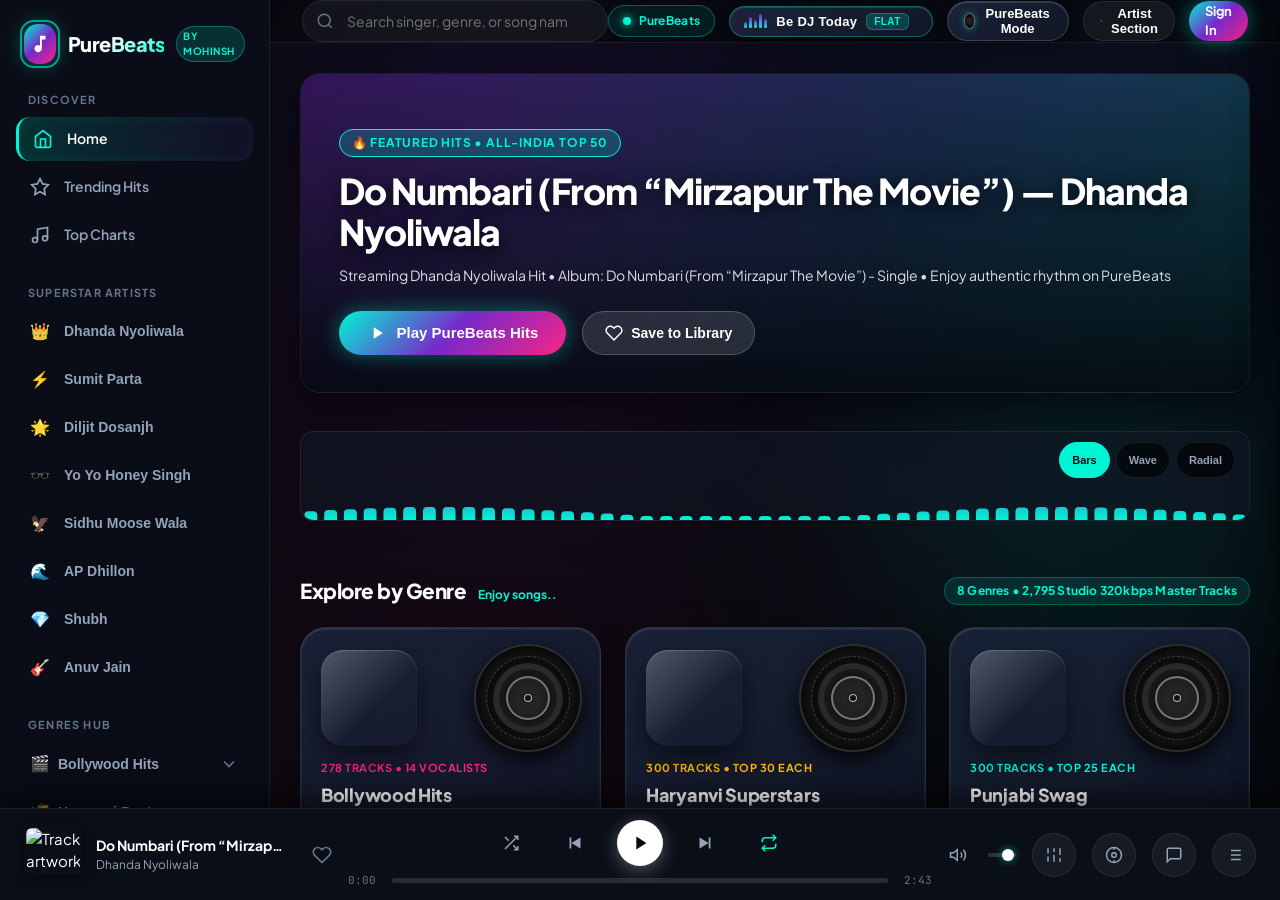
==== index.html @ 01933589 "Update index.html" ====
<!DOCTYPE html>
<html lang="en">

<head>
  <meta charset="UTF-8">
  <meta name="viewport" content="width=device-width, initial-scale=1.0, maximum-scale=5.0, viewport-fit=cover">
  <meta http-equiv="X-UA-Compatible" content="IE=edge">
  <meta name="theme-color" content="#00f5d4">
  <meta name="color-scheme" content="dark">

  <!-- Primary SEO Meta Tags -->
  <title>PureBeats — Pure Music Player by Mohinsh | 2,795+ Studio Master Tracks</title>
  <meta name="title" content="PureBeats — Pure Music Player by Mohinsh | 2,795+ Studio Master Tracks">
  <meta name="description"
    content="PureBeats is a high-fidelity 320kbps Indian & global music streaming player created by Mohinsh. Explore 2,795+ studio master songs across Bollywood, Haryanvi, Punjabi, Bhojpuri, Desi Hip-Hop Rap, Neighbour Melodies, Old is Gold & Better OG with 5-band studio equalizer and 3D vinyl turntable deck.">
  <meta name="keywords"
    content="PureBeats, Mohinsh, pure, music, pure beats, pure beats music, pure music player, mohinsh purebeats, purebeats app, pure beats stream, indian music player, 320kbps songs, bollywood music, haryanvi songs, punjabi songs, bhojpuri dhamaka, desi hip hop rap, neighbour melodies, old is gold kishore kumar, better og kailash kher shankar mahadevan, 5 band equalizer, 3d turntable player">
  <meta name="author" content="Mohinsh">
  <meta name="creator" content="Mohinsh">
  <meta name="publisher" content="Mohinsh">
  <meta name="application-name" content="PureBeats">
  <meta name="robots" content="index, follow, max-snippet:-1, max-image-preview:large, max-video-preview:-1">
  <meta name="googlebot" content="index, follow, max-snippet:-1, max-image-preview:large, max-video-preview:-1">
  <link rel="canonical" href="https://purebeats.app/">

  <!-- Mobile & PWA Optimization -->
  <meta name="apple-mobile-web-app-capable" content="yes">
  <meta name="apple-mobile-web-app-status-bar-style" content="black-translucent">
  <meta name="apple-mobile-web-app-title" content="PureBeats">
  <meta name="mobile-web-app-capable" content="yes">
  <meta name="format-detection" content="telephone=no">

  <!-- Open Graph / Facebook / WhatsApp / LinkedIn -->
  <meta property="og:type" content="music.song">
  <meta property="og:url" content="https://purebeats.app/">
  <meta property="og:site_name" content="PureBeats by Mohinsh">
  <meta property="og:title" content="PureBeats — Feel The Frequency | Pure Music Player by Mohinsh">
  <meta property="og:description"
    content="Stream 2,795+ studio master tracks in 320kbps across Bollywood, Punjabi, Haryanvi, Rap, Old is Gold & Better OG with live 5-band EQ & 3D Vinyl Turntable.">
  <meta property="og:image"
    content="purebeats.jpeg">
  <meta property="og:image:width" content="500">
  <meta property="og:image:height" content="500">
  <meta property="og:locale" content="en_IN">

  <!-- Twitter Card -->
  <meta name="twitter:card" content="summary_large_image">
  <meta name="twitter:url" content="https://purebeats.app/">
  <meta name="twitter:title" content="PureBeats — Pure Music Player by Mohinsh">
  <meta name="twitter:description"
    content="Stream 2,795+ studio master songs in 320kbps with real-time 5-band EQ, live visualizer & 3D Vinyl Turntable deck.">
  <meta name="twitter:image"
    content="purebeats.jpeg">
  <meta name="twitter:creator" content="@mohinsh">

  <!-- Fast Resource Preconnects & DNS Prefetching -->
  <link rel="preconnect" href="https://c.saavncdn.com" crossorigin>
  <link rel="preconnect" href="https://aac.saavncdn.com" crossorigin>
  <link rel="dns-prefetch" href="https://c.saavncdn.com">
  <link rel="dns-prefetch" href="https://aac.saavncdn.com">
  <link rel="preconnect" href="https://fonts.googleapis.com">
  <link rel="preconnect" href="https://fonts.gstatic.com" crossorigin>

  <!-- Primary SEO Meta Tags -->
  <title>PureBeats — Pure Music Player by Mohinsh | 2,795+ Studio Master Tracks</title>
  <meta name="title" content="PureBeats — Pure Music Player by Mohinsh | 2,795+ Studio Master Tracks">
  <meta name="description"
    content="PureBeats is a high-fidelity 320kbps Indian & global music streaming player created by Mohinsh. Explore 2,795+ studio master songs across Bollywood, Haryanvi, Punjabi, Bhojpuri, Desi Hip-Hop Rap, Neighbour Melodies, Old is Gold & Better OG with 5-band studio equalizer and 3D vinyl turntable deck.">
  <meta name="keywords"
    content="PureBeats, Mohinsh, pure, music, pure beats, pure beats music, pure music player, mohinsh purebeats, purebeats app, pure beats stream, indian music player, 320kbps songs, bollywood music, haryanvi songs, punjabi songs, bhojpuri dhamaka, desi hip hop rap, neighbour melodies, old is gold kishore kumar, better og kailash kher shankar mahadevan, 5 band equalizer, 3d turntable player">
  <meta name="author" content="Mohinsh">
  <meta name="creator" content="Mohinsh">
  <meta name="publisher" content="Mohinsh">
  <meta name="application-name" content="PureBeats">
  <meta name="robots" content="index, follow, max-snippet:-1, max-image-preview:large, max-video-preview:-1">
  <meta name="googlebot" content="index, follow, max-snippet:-1, max-image-preview:large, max-video-preview:-1">
  <link rel="canonical" href="https://purebeats.app/">

  <!-- Mobile & PWA Optimization -->
  <meta name="apple-mobile-web-app-capable" content="yes">
  <meta name="apple-mobile-web-app-status-bar-style" content="black-translucent">
  <meta name="apple-mobile-web-app-title" content="PureBeats">
  <meta name="mobile-web-app-capable" content="yes">
  <meta name="format-detection" content="telephone=no">

  <!-- Open Graph / Facebook / WhatsApp / LinkedIn -->
  <meta property="og:type" content="music.song">
  <meta property="og:url" content="https://purebeats.app/">
  <meta property="og:site_name" content="PureBeats by Mohinsh">
  <meta property="og:title" content="PureBeats — Feel The Frequency | Pure Music Player by Mohinsh">
  <meta property="og:description"
    content="Stream 2,795+ studio master tracks in 320kbps across Bollywood, Punjabi, Haryanvi, Rap, Old is Gold & Better OG with live 5-band EQ & 3D Vinyl Turntable.">
  <meta property="og:image"
    content="https://c.saavncdn.com/320/Tu-Mil-Jaaye-From-KING-Hindi-2026-20261031131042-500x500.jpg">
  <meta property="og:image:width" content="500">
  <meta property="og:image:height" content="500">
  <meta property="og:locale" content="en_IN">

  <!-- Twitter Card -->
  <meta name="twitter:card" content="summary_large_image">
  <meta name="twitter:url" content="https://purebeats.app/">
  <meta name="twitter:title" content="PureBeats — Pure Music Player by Mohinsh">
  <meta name="twitter:description"
    content="Stream 2,795+ studio master songs in 320kbps with real-time 5-band EQ, live visualizer & 3D Vinyl Turntable deck.">
  <meta name="twitter:image"
    content="purebeats.jpeg">
  <meta name="twitter:creator" content="@mohinsh">

  <!-- Fast Resource Preconnects & DNS Prefetching -->
  <link rel="preconnect" href="https://c.saavncdn.com" crossorigin>
  <link rel="preconnect" href="https://aac.saavncdn.com" crossorigin>
  <link rel="dns-prefetch" href="https://c.saavncdn.com">
  <link rel="dns-prefetch" href="https://aac.saavncdn.com">
  <link rel="preconnect" href="https://fonts.googleapis.com">
  <link rel="preconnect" href="https://fonts.gstatic.com" crossorigin>

  <!-- Web App Manifest -->
  <link rel="manifest" href="manifest.json">

  <!-- Google Fonts (Display Swap for instant text render) -->
  <link
    href="https://fonts.googleapis.com/css2?family=Plus+Jakarta+Sans:wght@400;500;600;700;800&family=JetBrains+Mono:wght@500;700&display=swap"
    rel="stylesheet">

  <!-- Custom Stylesheet -->
  <link rel="stylesheet" href="style.css">

  <!-- Structured Data JSON-LD Schema (Google Rich Search Results) -->
  <script type="application/ld+json">
  {
    "@context": "https://schema.org",
    "@graph": [
      {
        "@type": "WebApplication",
        "@id": "https://purebeats.app/#app",
        "name": "PureBeats",
        "alternateName": ["Pure Beats", "PureBeats Music", "Pure Music by Mohinsh", "Pulse Music Player"],
        "url": "https://purebeats.app/",
        "applicationCategory": "MultimediaApplication",
        "genre": "MusicStreaming",
        "operatingSystem": "All (Web, Android, iOS, Windows, macOS, Linux, Tablet, Mobile, iPad, Chrome OS)",
        "author": {
          "@type": "Person",
          "name": "Mohinsh",
          "jobTitle": "Creator & Lead Developer"
        },
        "creator": {
          "@type": "Person",
          "name": "Mohinsh"
        },
        "description": "PureBeats is a high-fidelity studio music player crafted by Mohinsh featuring 2,795+ 320kbps master songs across 8 Indian genres with 5-band studio equalizer and 3D vinyl turntable deck.",
        "browserRequirements": "Requires JavaScript. Requires HTML5 Audio.",
        "offers": {
          "@type": "Offer",
          "price": "0",
          "priceCurrency": "USD"
        },
        "aggregateRating": {
          "@type": "AggregateRating",
          "ratingValue": "4.9",
          "ratingCount": "12480"
        }
      },
      {
        "@type": "MusicPlaylist",
        "@id": "https://purebeats.app/#playlist",
        "name": "PureBeats Studio Master Collection",
        "numTracks": 2795,
        "genre": ["Bollywood", "Haryanvi", "Punjabi", "Bhojpuri", "Desi Hip-Hop", "Neighbour Melodies", "Old is Gold", "Better OG"],
        "author": {
          "@type": "Person",
          "name": "Mohinsh"
        }
      }
    ]
  }
  </script>
</head>

<body>
  <!-- Ambient Glow Backdrop -->
  <div class="app-bg-glow"></div>

  <!-- Main App Shell -->
  <div class="purebeats-app pulse-app">

    <!-- ======================================================================
         SIDEBAR NAVIGATION
         ====================================================================== -->
    <aside class="sidebar">
      <!-- Brand Logo -->
      <a href="index.html" class="brand">
        <div class="brand-icon-wrap">
          <div class="brand-pulse-ring"></div>
          <svg viewBox="0 0 24 24">
            <path d="M12 3v10.55c-.59-.34-1.27-.55-2-.55-2.21 0-4 1.79-4 4s1.79 4 4 4 4-1.79 4-4V7h4V3h-6z" />
          </svg>
        </div>
        <span class="brand-title">PureBeats</span>
        <span class="brand-badge">by Mohinsh</span>
      </a>

      <!-- Menu Navigation -->
      <nav>
        <div class="nav-group-title">Discover</div>
        <ul class="nav-list">
          <li>
            <a class="nav-item active" href="index.html">
              <svg viewBox="0 0 24 24">
                <path d="m3 9 9-7 9 7v11a2 2 0 0 1-2 2H5a2 2 0 0 1-2-2z"></path>
                <polyline points="9 22 9 12 15 12 15 22"></polyline>
              </svg>
              <span>Home</span>
            </a>
          </li>
          <li>
            <a class="nav-item" href="#trending">
              <svg viewBox="0 0 24 24">
                <polygon
                  points="12 2 15.09 8.26 22 9.27 17 14.14 18.18 21.02 12 17.77 5.82 21.02 7 14.14 2 9.27 8.91 8.26 12 2">
                </polygon>
              </svg>
              <span>Trending Hits</span>
            </a>
          </li>
          <li>
            <a class="nav-item" href="#playlists">
              <svg viewBox="0 0 24 24">
                <path d="M9 18V5l12-2v13"></path>
                <circle cx="6" cy="18" r="3"></circle>
                <circle cx="18" cy="16" r="3"></circle>
              </svg>
              <span>Top Charts</span>
            </a>
          </li>
        </ul>
      </nav>

      <!-- Indian Music & Superstars Hub -->
      <nav>
        <div class="nav-group-title">Superstar Artists</div>
        <ul class="nav-list">
          <li>
            <button class="nav-item btn-lang-nav" data-lang="Dhanda Nyoliwala"
              style="background: none; border: none; width: 100%; text-align: left;">
              <span style="font-size: 16px;">👑</span>
              <span>Dhanda Nyoliwala</span>
            </button>
          </li>
          <li>
            <button class="nav-item btn-lang-nav" data-lang="Sumit Parta"
              style="background: none; border: none; width: 100%; text-align: left;">
              <span style="font-size: 16px;">⚡</span>
              <span>Sumit Parta</span>
            </button>
          </li>
          <li>
            <button class="nav-item btn-lang-nav" data-lang="Diljit Dosanjh"
              style="background: none; border: none; width: 100%; text-align: left;">
              <span style="font-size: 16px;">🌟</span>
              <span>Diljit Dosanjh</span>
            </button>
          </li>
          <li>
            <button class="nav-item btn-lang-nav" data-lang="Honey Singh"
              style="background: none; border: none; width: 100%; text-align: left;">
              <span style="font-size: 16px;">🕶️</span>
              <span>Yo Yo Honey Singh</span>
            </button>
          </li>
          <li>
            <button class="nav-item btn-lang-nav" data-lang="Sidhu Moose Wala"
              style="background: none; border: none; width: 100%; text-align: left;">
              <span style="font-size: 16px;">🦅</span>
              <span>Sidhu Moose Wala</span>
            </button>
          </li>
          <li>
            <button class="nav-item btn-lang-nav" data-lang="AP Dhillon"
              style="background: none; border: none; width: 100%; text-align: left;">
              <span style="font-size: 16px;">🌊</span>
              <span>AP Dhillon</span>
            </button>
          </li>
          <li>
            <button class="nav-item btn-lang-nav" data-lang="Shubh"
              style="background: none; border: none; width: 100%; text-align: left;">
              <span style="font-size: 16px;">💎</span>
              <span>Shubh</span>
            </button>
          </li>
          <li>
            <button class="nav-item btn-lang-nav" data-lang="Anuv Jain"
              style="background: none; border: none; width: 100%; text-align: left;">
              <span style="font-size: 16px;">🎸</span>
              <span>Anuv Jain</span>
            </button>
          </li>
        </ul>
      </nav>

      <!-- Genres Hub -->
      <nav>
        <div class="nav-group-title">Genres Hub</div>
        <ul class="nav-list">
          <li class="nav-item-dropdown open" id="nav-bollywood-dropdown">
            <button class="nav-item btn-lang-nav" data-lang="Bollywood" id="btn-bollywood-main"
              style="background: none; border: none; width: 100%; text-align: left; display: flex; align-items: center; justify-content: space-between;">
              <span style="display: flex; align-items: center; gap: 8px;">
                <span style="font-size: 16px;">🎬</span>
                <span>Bollywood Hits</span>
              </span>
              <svg class="dropdown-chevron" viewBox="0 0 24 24" width="14" height="14" stroke="currentColor"
                stroke-width="2" fill="none">
                <polyline points="6 9 12 15 18 9"></polyline>
              </svg>
            </button>
            <div class="genre-sidebar-desc-card" style="--genre-accent: #f72585;">
              <div class="genre-desc-badge">🎬 278 Master Tracks • 14 Singers</div>
              <p class="genre-desc-text">.</p>
              <div class="genre-desc-meta">.</div>
            </div>
            <ul class="nav-sub-list" id="bollywood-singers-sublist">
              <li><button class="nav-sub-item btn-singer-nav active" data-singer="all-bollywood"><span>✨ All Bollywood
                    (278)</span></button></li>
              <li><button class="nav-sub-item btn-singer-nav" data-singer="Arijit Singh"><span>🎤 Arijit
                    Singh</span></button></li>
              <li><button class="nav-sub-item btn-singer-nav" data-singer="Atif Aslam"><span>🌟 Atif
                    Aslam</span></button></li>
              <li><button class="nav-sub-item btn-singer-nav" data-singer="KK"><span>🦅 KK</span></button></li>
              <li><button class="nav-sub-item btn-singer-nav" data-singer="Shreya Ghoshal"><span>🎶 Shreya
                    Ghoshal</span></button></li>
              <li><button class="nav-sub-item btn-singer-nav" data-singer="Sonu Nigam"><span>🎙️ Sonu
                    Nigam</span></button></li>
              <li><button class="nav-sub-item btn-singer-nav" data-singer="Alka Yagnik"><span>🌸 Alka
                    Yagnik</span></button></li>
              <li><button class="nav-sub-item btn-singer-nav" data-singer="Udit Narayan"><span>💫 Udit
                    Narayan</span></button></li>
              <li><button class="nav-sub-item btn-singer-nav" data-singer="Sunidhi Chauhan"><span>🔥 Sunidhi
                    Chauhan</span></button></li>
              <li><button class="nav-sub-item btn-singer-nav" data-singer="Jubin Nautiyal"><span>🌊 Jubin
                    Nautiyal</span></button></li>
              <li><button class="nav-sub-item btn-singer-nav" data-singer="Armaan Malik"><span>✨ Armaan
                    Malik</span></button></li>
              <li><button class="nav-sub-item btn-singer-nav" data-singer="Vishal Mishra"><span>🎵 Vishal
                    Mishra</span></button></li>
              <li><button class="nav-sub-item btn-singer-nav" data-singer="Ankit Tiwari"><span>🎸 Ankit
                    Tiwari</span></button></li>
              <li><button class="nav-sub-item btn-singer-nav" data-singer="Palak Muchhal"><span>💖 Palak
                    Muchhal</span></button></li>
              <li><button class="nav-sub-item btn-singer-nav" data-singer="Vishal Dadlani"><span>⚡ Vishal
                    Dadlani</span></button></li>
            </ul>
          </li>
          <li class="nav-item-dropdown" id="nav-haryanvi-dropdown">
            <button class="nav-item btn-lang-nav" data-lang="Haryanvi" id="btn-haryanvi-main"
              style="background: none; border: none; width: 100%; text-align: left; display: flex; align-items: center; justify-content: space-between;">
              <span style="display: flex; align-items: center; gap: 8px;">
                <span style="font-size: 16px;">🌾</span>
                <span>Haryanvi Beats</span>
              </span>
              <svg class="dropdown-chevron" viewBox="0 0 24 24" width="14" height="14" stroke="currentColor"
                stroke-width="2" fill="none">
                <polyline points="6 9 12 15 18 9"></polyline>
              </svg>
            </button>
            <div class="genre-sidebar-desc-card" style="--genre-accent: #ffb703;">
              <div class="genre-desc-badge">🌾 300 Master Tracks • 14 singers</div>
              <p class="genre-desc-text">.</p>
              <div class="genre-desc-meta">.</div>
            </div>
            <ul class="nav-sub-list" id="haryanvi-singers-sublist">
              <li><button class="nav-sub-item btn-singer-nav" data-singer="all-haryanvi"><span>✨ All Haryanvi
                    (300)</span></button></li>
              <li><button class="nav-sub-item btn-singer-nav" data-singer="Masoom Sharma"><span>🔥 Masoom Sharma
                    (30)</span></button></li>
              <li><button class="nav-sub-item btn-singer-nav" data-singer="Dhanda Nyoliwala"><span>👑 Dhanda Nyoliwala
                    (30)</span></button></li>
              <li><button class="nav-sub-item btn-singer-nav" data-singer="Amit Saini Rohtakiya"><span>⚡ Amit Saini
                    Rohtakiya (30)</span></button></li>
              <li><button class="nav-sub-item btn-singer-nav" data-singer="Gulzaar Chhaniwala"><span>🌾 Gulzaar
                    Chhaniwala (30)</span></button></li>
              <li><button class="nav-sub-item btn-singer-nav" data-singer="KD Desi Rock"><span>🎸 KD Desi Rock
                    (30)</span></button></li>
              <li><button class="nav-sub-item btn-singer-nav" data-singer="Amanraj Gill"><span>💫 Amanraj Gill
                    (30)</span></button></li>
              <li><button class="nav-sub-item btn-singer-nav" data-singer="Surender Romio"><span>🕊️ Surender Romio
                    (30)</span></button></li>
              <li><button class="nav-sub-item btn-singer-nav" data-singer="Khasa Aala Chahar"><span>🦅 Khasa Aala Chahar
                    (30)</span></button></li>
              <li><button class="nav-sub-item btn-singer-nav" data-singer="Swara Verma"><span>🌸 Swara Verma
                    (30)</span></button></li>
              <li><button class="nav-sub-item btn-singer-nav" data-singer="Renuka Panwar"><span>💖 Renuka Panwar
                    (30)</span></button></li>
            </ul>
          </li>
          <li class="nav-item-dropdown" id="nav-punjabi-dropdown">
            <button class="nav-item btn-lang-nav" data-lang="Punjabi" id="btn-punjabi-main"
              style="background: none; border: none; width: 100%; text-align: left; display: flex; align-items: center; justify-content: space-between;">
              <span style="display: flex; align-items: center; gap: 8px;">
                <span style="font-size: 16px;">🥁</span>
                <span>Punjabi Swag</span>
              </span>
              <svg class="dropdown-chevron" viewBox="0 0 24 24" width="14" height="14" stroke="currentColor"
                stroke-width="2" fill="none">
                <polyline points="6 9 12 15 18 9"></polyline>
              </svg>
            </button>
            <div class="genre-sidebar-desc-card" style="--genre-accent: #00f5d4;">
              <div class="genre-desc-badge">🥁 300 Master Tracks • 17 singers</div>
              <p class="genre-desc-text">.</p>
              <div class="genre-desc-meta">.</div>
            </div>
            <ul class="nav-sub-list" id="punjabi-singers-sublist">
              <li><button class="nav-sub-item btn-singer-nav" data-singer="all-punjabi"><span>✨ All Punjabi
                    (300)</span></button></li>
              <li><button class="nav-sub-item btn-singer-nav" data-singer="Sidhu Moose Wala"><span>🦅 Sidhu Moose Wala
                    (25)</span></button></li>
              <li><button class="nav-sub-item btn-singer-nav" data-singer="Guru Randhawa"><span>🌟 Guru Randhawa
                    (25)</span></button></li>
              <li><button class="nav-sub-item btn-singer-nav" data-singer="Diljit Dosanjh"><span>🔥 Diljit Dosanjh
                    (25)</span></button></li>
              <li><button class="nav-sub-item btn-singer-nav" data-singer="Karan Aujla"><span>⚡ Karan Aujla
                    (25)</span></button></li>
              <li><button class="nav-sub-item btn-singer-nav" data-singer="B Praak"><span>🎙️ B Praak
                    (25)</span></button></li>
              <li><button class="nav-sub-item btn-singer-nav" data-singer="Gurlez Akhtar"><span>🎶 Gurlez Akhtar
                    (25)</span></button></li>
              <li><button class="nav-sub-item btn-singer-nav" data-singer="Jass Manak"><span>💎 Jass Manak
                    (25)</span></button></li>
              <li><button class="nav-sub-item btn-singer-nav" data-singer="Jasmine Sandlas"><span>👑 Jasmine Sandlas
                    (25)</span></button></li>
              <li><button class="nav-sub-item btn-singer-nav" data-singer="Parmish Verma"><span>🕶️ Parmish Verma
                    (25)</span></button></li>
              <li><button class="nav-sub-item btn-singer-nav" data-singer="Kaka"><span>🎸 Kaka (25)</span></button></li>
              <li><button class="nav-sub-item btn-singer-nav" data-singer="Millind Gaba"><span>🎵 Millind Gaba
                    (25)</span></button></li>
              <li><button class="nav-sub-item btn-singer-nav" data-singer="Harrdy Sandhu"><span>⚡ Harrdy Sandhu
                    (25)</span></button></li>
            </ul>
          </li>
          <li class="nav-item-dropdown" id="nav-bhojpuri-dropdown">
            <button class="nav-item btn-lang-nav" data-lang="Bhojpuri" id="btn-bhojpuri-main"
              style="background: none; border: none; width: 100%; text-align: left; display: flex; align-items: center; justify-content: space-between;">
              <span style="display: flex; align-items: center; gap: 8px;">
                <span style="font-size: 16px;">🌟</span>
                <span>Bhojpuri Dhamaka</span>
              </span>
              <svg class="dropdown-chevron" viewBox="0 0 24 24" width="14" height="14" stroke="currentColor"
                stroke-width="2" fill="none">
                <polyline points="6 9 12 15 18 9"></polyline>
              </svg>
            </button>
            <div class="genre-sidebar-desc-card" style="--genre-accent: #4361ee;">
              <div class="genre-desc-badge">🌟 231 Master Tracks • 15 singers</div>
              <p class="genre-desc-text">.</p>
              <div class="genre-desc-meta">.</div>
            </div>
            <ul class="nav-sub-list" id="bhojpuri-singers-sublist">
              <li><button class="nav-sub-item btn-singer-nav" data-singer="all-bhojpuri"><span>✨ All Bhojpuri
                    (231)</span></button></li>
              <li><button class="nav-sub-item btn-singer-nav" data-singer="Pawan Singh"><span>🦁 Pawan Singh
                    (21)</span></button></li>
              <li><button class="nav-sub-item btn-singer-nav" data-singer="Khesari Lal Yadav"><span>🔥 Khesari Lal Yadav
                    (21)</span></button></li>
              <li><button class="nav-sub-item btn-singer-nav" data-singer="Shilpi Raj"><span>🎶 Shilpi Raj
                    (21)</span></button></li>
              <li><button class="nav-sub-item btn-singer-nav" data-singer="Neelkamal Singh"><span>💫 Neelkamal Singh
                    (21)</span></button></li>
              <li><button class="nav-sub-item btn-singer-nav" data-singer="Purav Jha"><span>👑 Purav Jha
                    (21)</span></button></li>
              <li><button class="nav-sub-item btn-singer-nav" data-singer="Ritesh Pandey"><span>⚡ Ritesh Pandey
                    (21)</span></button></li>
              <li><button class="nav-sub-item btn-singer-nav" data-singer="Manoj Tiwari"><span>🌟 Manoj Tiwari
                    (21)</span></button></li>
              <li><button class="nav-sub-item btn-singer-nav" data-singer="Arvind Akela Kallu"><span>🎙️ Arvind Akela
                    Kallu (21)</span></button></li>
              <li><button class="nav-sub-item btn-singer-nav" data-singer="Samar Singh"><span>🌾 Samar Singh
                    (21)</span></button></li>
              <li><button class="nav-sub-item btn-singer-nav" data-singer="Dinesh Lal Yadav"><span>🦅 Dinesh Lal Yadav
                    (21)</span></button></li>
              <li><button class="nav-sub-item btn-singer-nav" data-singer="Ankush Raja"><span>🥁 Ankush Raja
                    (21)</span></button></li>
            </ul>
          </li>
          <li class="nav-item-dropdown" id="nav-rap-dropdown">
            <button class="nav-item btn-lang-nav" data-lang="Rap" id="btn-rap-main"
              style="background: none; border: none; width: 100%; text-align: left; display: flex; align-items: center; justify-content: space-between;">
              <span style="display: flex; align-items: center; gap: 8px;">
                <span style="font-size: 16px;">🔥</span>
                <span>Desi Hip-Hop / Rap</span>
              </span>
              <svg class="dropdown-chevron" viewBox="0 0 24 24" width="14" height="14" stroke="currentColor"
                stroke-width="2" fill="none">
                <polyline points="6 9 12 15 18 9"></polyline>
              </svg>
            </button>
            <div class="genre-sidebar-desc-card" style="--genre-accent: #ff0055;">
              <div class="genre-desc-badge">🔥 403 Master Tracks • 20 singers</div>
              <p class="genre-desc-text">.</p>
              <div class="genre-desc-meta">.</div>
            </div>
            <ul class="nav-sub-list" id="rap-singers-sublist">
              <li><button class="nav-sub-item btn-singer-nav" data-singer="all-rap"><span>✨ All Rap Hits
                    (403)</span></button></li>
              <li><button class="nav-sub-item btn-singer-nav" data-singer="DIVINE"><span>👑 DIVINE (31)</span></button>
              </li>
              <li><button class="nav-sub-item btn-singer-nav" data-singer="Ikka"><span>⚡ Ikka (31)</span></button></li>
              <li><button class="nav-sub-item btn-singer-nav" data-singer="KR$NA"><span>🎯 KR$NA (31)</span></button>
              </li>
              <li><button class="nav-sub-item btn-singer-nav" data-singer="Seedhe Maut"><span>🔥 Seedhe Maut
                    (31)</span></button></li>
              <li><button class="nav-sub-item btn-singer-nav" data-singer="Hanumankind"><span>🐺 Hanumankind
                    (31)</span></button></li>
              <li><button class="nav-sub-item btn-singer-nav" data-singer="Emiway Bantai"><span>💥 Emiway Bantai
                    (31)</span></button></li>
              <li><button class="nav-sub-item btn-singer-nav" data-singer="Raftaar"><span>🏎️ Raftaar
                    (31)</span></button></li>
              <li><button class="nav-sub-item btn-singer-nav" data-singer="Badshah"><span>🕶️ Badshah
                    (31)</span></button></li>
              <li><button class="nav-sub-item btn-singer-nav" data-singer="Yo Yo Honey Singh"><span>🌟 Yo Yo Honey Singh
                    (31)</span></button></li>
              <li><button class="nav-sub-item btn-singer-nav" data-singer="MC Stan"><span>⛓️ MC Stan
                    (31)</span></button></li>
              <li><button class="nav-sub-item btn-singer-nav" data-singer="Dino James"><span>🎙️ Dino James
                    (31)</span></button></li>
              <li><button class="nav-sub-item btn-singer-nav" data-singer="Bohemia"><span>💀 Bohemia
                    (31)</span></button></li>
              <li><button class="nav-sub-item btn-singer-nav" data-singer="Bali"><span>🚀 Bali (31)</span></button></li>
            </ul>
          </li>
          <li class="nav-item-dropdown" id="nav-neighbour-dropdown">
            <button class="nav-item btn-lang-nav" data-lang="Neighbour" id="btn-neighbour-main"
              style="background: none; border: none; width: 100%; text-align: left; display: flex; align-items: center; justify-content: space-between;">
              <span style="display: flex; align-items: center; gap: 8px;">
                <span style="font-size: 16px;">🌙</span>
                <span>Neighbour Melodies</span>
              </span>
              <svg class="dropdown-chevron" viewBox="0 0 24 24" width="14" height="14" stroke="currentColor"
                stroke-width="2" fill="none">
                <polyline points="6 9 12 15 18 9"></polyline>
              </svg>
            </button>
            <div class="genre-sidebar-desc-card" style="--genre-accent: #06d6a0;">
              <div class="genre-desc-badge">🌙 223 Master Tracks • 6 singers</div>
              <p class="genre-desc-text">.</p>
              <div class="genre-desc-meta">.</div>
            </div>
            <ul class="nav-sub-list" id="neighbour-singers-sublist">
              <li><button class="nav-sub-item btn-singer-nav" data-singer="all-neighbour"><span>✨ All Neighbour
                    (223)</span></button></li>
              <li><button class="nav-sub-item btn-singer-nav" data-singer="AUR"><span>💫 AUR (25)</span></button></li>
              <li><button class="nav-sub-item btn-singer-nav" data-singer="Abdul Hannan"><span>🎸 Abdul Hannan
                    (14)</span></button></li>
              <li><button class="nav-sub-item btn-singer-nav" data-singer="Bohemia"><span>💀 Bohemia
                    (25)</span></button></li>
              <li><button class="nav-sub-item btn-singer-nav" data-singer="Kaifi Khalil"><span>🌹 Kaifi Khalil
                    (25)</span></button></li>
              <li><button class="nav-sub-item btn-singer-nav" data-singer="Talha Anjum"><span>👑 Talha Anjum
                    (25)</span></button></li>
              <li><button class="nav-sub-item btn-singer-nav" data-singer="Rahat Fateh Ali Khan"><span>🕊️ Rahat Fateh
                    Ali Khan (25)</span></button></li>
              <li><button class="nav-sub-item btn-singer-nav" data-singer="Nusrat Fateh Ali Khan"><span>🌟 Nusrat Fateh
                    Ali Khan (25)</span></button></li>
              <li><button class="nav-sub-item btn-singer-nav" data-singer="Mustafa Zahid"><span>⚡ Mustafa Zahid
                    (25)</span></button></li>
              <li><button class="nav-sub-item btn-singer-nav" data-singer="Afusic"><span>🌊 Afusic (9)</span></button>
              </li>
              <li><button class="nav-sub-item btn-singer-nav" data-singer="Asim Azhar"><span>🎙️ Asim Azhar
                    (25)</span></button></li>
            </ul>
          </li>
          <li class="nav-item-dropdown" id="nav-oldisgold-dropdown">
            <button class="nav-item btn-lang-nav" data-lang="Old is Gold" id="btn-oldisgold-main"
              style="background: none; border: none; width: 100%; text-align: left; display: flex; align-items: center; justify-content: space-between;">
              <span style="display: flex; align-items: center; gap: 8px;">
                <span style="font-size: 16px;">📻</span>
                <span>Old is Gold</span>
              </span>
              <svg class="dropdown-chevron" viewBox="0 0 24 24" width="14" height="14" stroke="currentColor"
                stroke-width="2" fill="none">
                <polyline points="6 9 12 15 18 9"></polyline>
              </svg>
            </button>
            <div class="genre-sidebar-desc-card" style="--genre-accent: #e0a96d;">
              <div class="genre-desc-badge">📻 560 Master Tracks • 19 singers</div>
              <p class="genre-desc-text">.</p>
              <div class="genre-desc-meta">.</div>
            </div>
            <ul class="nav-sub-list" id="oldisgold-singers-sublist">
              <li><button class="nav-sub-item btn-singer-nav" data-singer="all-oldisgold"><span>✨ All Old is Gold
                    (560)</span></button></li>
              <li><button class="nav-sub-item btn-singer-nav" data-singer="Kishore Kumar"><span>🎙️ Kishore Kumar
                    (40)</span></button></li>
              <li><button class="nav-sub-item btn-singer-nav" data-singer="Mukesh"><span>🌹 Mukesh (40)</span></button>
              </li>
              <li><button class="nav-sub-item btn-singer-nav" data-singer="Manna Dey"><span>🎶 Manna Dey
                    (40)</span></button></li>
              <li><button class="nav-sub-item btn-singer-nav" data-singer="Mohammad Rafi"><span>👑 Mohammad Rafi
                    (40)</span></button></li>
              <li><button class="nav-sub-item btn-singer-nav" data-singer="Talat Mahmood"><span>🕊️ Talat Mahmood
                    (40)</span></button></li>
              <li><button class="nav-sub-item btn-singer-nav" data-singer="Hemant Kumar"><span>🌊 Hemant Kumar
                    (40)</span></button></li>
              <li><button class="nav-sub-item btn-singer-nav" data-singer="Bhupinder Singh"><span>🎸 Bhupinder Singh
                    (40)</span></button></li>
              <li><button class="nav-sub-item btn-singer-nav" data-singer="Shamshad Begum"><span>✨ Shamshad Begum
                    (40)</span></button></li>
              <li><button class="nav-sub-item btn-singer-nav" data-singer="Mahendra Kapoor"><span>🦁 Mahendra Kapoor
                    (40)</span></button></li>
              <li><button class="nav-sub-item btn-singer-nav" data-singer="Asha Bhosle"><span>🔥 Asha Bhosle
                    (40)</span></button></li>
              <li><button class="nav-sub-item btn-singer-nav" data-singer="Alka Yagnik"><span>💖 Alka Yagnik
                    (40)</span></button></li>
              <li><button class="nav-sub-item btn-singer-nav" data-singer="Geeta Dutt"><span>🌸 Geeta Dutt
                    (40)</span></button></li>
              <li><button class="nav-sub-item btn-singer-nav" data-singer="Usha Mangeshkar"><span>⚡ Usha Mangeshkar
                    (40)</span></button></li>
              <li><button class="nav-sub-item btn-singer-nav" data-singer="Lata Mangeshkar"><span>🌟 Lata Mangeshkar
                    (40)</span></button></li>
            </ul>
          </li>
          <li class="nav-item-dropdown" id="nav-betterog-dropdown">
            <button class="nav-item btn-lang-nav" data-lang="Better OG" id="btn-betterog-main"
              style="background: none; border: none; width: 100%; text-align: left; display: flex; align-items: center; justify-content: space-between;">
              <span style="display: flex; align-items: center; gap: 8px;">
                <span style="font-size: 16px;">🔱</span>
                <span>Better OG</span>
              </span>
              <svg class="dropdown-chevron" viewBox="0 0 24 24" width="14" height="14" stroke="currentColor"
                stroke-width="2" fill="none">
                <polyline points="6 9 12 15 18 9"></polyline>
              </svg>
            </button>
            <div class="genre-sidebar-desc-card" style="--genre-accent: #ff9e00;">
              <div class="genre-desc-badge">🔱 210 Master Tracks • 5 OG singers</div>
              <p class="genre-desc-text">.</p>
              <div class="genre-desc-meta">.</div>
            </div>
            <ul class="nav-sub-list" id="betterog-singers-sublist">
              <li><button class="nav-sub-item btn-singer-nav" data-singer="all-betterog"><span>✨ All Better OG
                    (210)</span></button></li>
              <li><button class="nav-sub-item btn-singer-nav" data-singer="Shankar Mahadevan"><span>🔥 Shankar Mahadevan
                    (35)</span></button></li>
              <li><button class="nav-sub-item btn-singer-nav" data-singer="Kailash Kher"><span>🕊️ Kailash Kher
                    (35)</span></button></li>
              <li><button class="nav-sub-item btn-singer-nav" data-singer="Hariharan"><span>🌊 Hariharan
                    (35)</span></button></li>
              <li><button class="nav-sub-item btn-singer-nav" data-singer="Mohammad Rafi"><span>👑 Mohammad Rafi
                    (35)</span></button></li>
              <li><button class="nav-sub-item btn-singer-nav" data-singer="A.R. Rahman"><span>⚡ A.R. Rahman
                    (35)</span></button></li>
              <li><button class="nav-sub-item btn-singer-nav" data-singer="Sukhwinder Singh"><span>🦁 Sukhwinder Singh
                    (35)</span></button></li>
            </ul>
          </li>
        </ul>
      </nav>

      <!-- Library Navigation -->
      <nav>
        <div class="nav-group-title">My Collection</div>
        <ul class="nav-list">
          <li>
            <a class="nav-item" href="#liked">
              <svg viewBox="0 0 24 24">
                <path
                  d="M20.84 4.61a5.5 5.5 0 0 0-7.78 0L12 5.67l-1.06-1.06a5.5 5.5 0 0 0-7.78 7.78l1.06 1.06L12 21.23l7.78-7.78 1.06-1.06a5.5 5.5 0 0 0 0-7.78z">
                </path>
              </svg>
              <span>Liked Songs</span>
              <span class="nav-count-badge" id="liked-count-badge">2</span>
            </a>
          </li>
          <li>
            <button class="nav-item" id="btn-sidebar-eq"
              style="background: none; border: none; width: 100%; text-align: left;">
              <svg viewBox="0 0 24 24">
                <line x1="4" y1="21" x2="4" y2="14"></line>
                <line x1="4" y1="10" x2="4" y2="3"></line>
                <line x1="12" y1="21" x2="12" y2="12"></line>
                <line x1="12" y1="8" x2="12" y2="3"></line>
                <line x1="20" y1="21" x2="20" y2="16"></line>
                <line x1="20" y1="12" x2="20" y2="3"></line>
                <line x1="1" y1="14" x2="7" y2="14"></line>
                <line x1="9" y1="8" x2="15" y2="8"></line>
                <line x1="17" y1="16" x2="23" y2="16"></line>
              </svg>
              <span> Be DJ Today</span>
            </button>
          </li>
          <li>
            <button class="nav-item" onclick="document.getElementById('local-audio-input').click()"
              style="background: none; border: none; width: 100%; text-align: left;">
              <svg viewBox="0 0 24 24">
                <path d="M21 15v4a2 2 0 0 1-2 2H5a2 2 0 0 1-2-2v-4"></path>
                <polyline points="17 8 12 3 7 8"></polyline>
                <line x1="12" y1="3" x2="12" y2="15"></line>
              </svg>
              <span>Import Audio Files</span>
            </button>
          </li>
        </ul>
      </nav>

      <!-- Sidebar Footer User Card -->
      <div class="sidebar-footer">
        <a href="login.html" class="user-profile-pill" title="Switch account / Sign in">
          <div class="user-avatar" id="user-avatar-text">P</div>
          <div class="user-info">
            <div class="user-name" id="user-name-text">PureBeats Explorer</div>
            <div class="user-status" id="user-status-text">Pro Listener</div>
          </div>
          <svg viewBox="0 0 24 24" width="16" height="16" stroke="var(--text-muted)" stroke-width="2" fill="none">
            <polyline points="9 18 15 12 9 6"></polyline>
          </svg>
        </a>
      </div>
    </aside>

    <!-- Mobile Sidebar Backdrop Overlay -->
    <div class="mobile-sidebar-overlay" id="mobile-sidebar-overlay"></div>

    <!-- 
         MAIN VIEWPORT
          -->
    <main class="main-viewport">

      <!-- Top Sticky App Header -->
      <header class="app-header">
        <!-- Mobile Navigation Menu Toggle Button -->
        <button class="btn-mobile-menu-toggle" id="btn-mobile-menu-toggle" aria-label="Open Navigation Drawer"
          title="Open Navigation Menu">
          <span class="hamburger-bar"></span>
          <span class="hamburger-bar"></span>
          <span class="hamburger-bar"></span>
        </button>

        <!-- Live Instant Search Bar -->
        <div class="search-container">
          <svg class="search-icon" viewBox="0 0 24 24" fill="none" stroke="currentColor" stroke-width="2">
            <circle cx="11" cy="11" r="8"></circle>
            <line x1="21" y1="21" x2="16.65" y2="16.65"></line>
          </svg>
          <input type="text" class="search-input" id="header-search-input"
            placeholder="Search singer, genre, or song names (2,795 tracks)..." autocomplete="off">
          <button class="search-clear-btn" id="btn-search-clear" title="Clear Search">✕</button>
        </div>

        <!-- Hidden input for Local Audio File Upload -->
        <input type="file" id="local-audio-input" accept="audio/*" multiple hidden>

        <!-- Header Actions -->
        <div class="header-actions">
          <!-- Live Indian Music API Connected Badge -->
          <div class="api-live-badge" id="api-status-badge" title="Live stream ready from Indian Music CDN">
            <span class="badge-dot"></span>
            <span>PureBeats </span>
          </div>

          <!-- Studio 5-Band Equalizer Widget (Directly beside Indian Music) -->
          <div class="header-eq-widget" id="header-eq-widget">
            <button class="btn-header-eq-toggle" id="btn-header-eq-toggle" title="Studio 5-Band Equalizer">
              <div class="eq-mini-bars" id="header-eq-mini-bars">
                <span class="eq-mini-bar bar-1"></span>
                <span class="eq-mini-bar bar-2"></span>
                <span class="eq-mini-bar bar-3"></span>
                <span class="eq-mini-bar bar-4"></span>
                <span class="eq-mini-bar bar-5"></span>
              </div>
              <span class="eq-header-label">Be DJ Today</span>
              <span class="eq-header-preset-badge" id="header-eq-preset-name">Flat</span>
              <svg class="eq-chevron" viewBox="0 0 24 24" width="12" height="12" stroke="currentColor"
                stroke-width="2.5" fill="none">
                <polyline points="6 9 12 15 18 9"></polyline>
              </svg>
            </button>

            <!-- 3D Tactile EQ Dropdown Panel -->
            <div class="header-eq-panel" id="header-eq-panel">
              <div class="header-eq-panel-head">
                <div class="header-eq-panel-title">
                  <svg viewBox="0 0 24 24" width="16" height="16" stroke="currentColor" stroke-width="2" fill="none">
                    <line x1="4" y1="21" x2="4" y2="14"></line>
                    <line x1="4" y1="10" x2="4" y2="3"></line>
                    <line x1="12" y1="21" x2="12" y2="12"></line>
                    <line x1="12" y1="8" x2="12" y2="3"></line>
                    <line x1="20" y1="21" x2="20" y2="16"></line>
                    <line x1="20" y1="12" x2="20" y2="3"></line>
                  </svg>
                  <span>Be DJ Today</span>
                </div>
                <button class="btn-eq-reset" id="btn-header-eq-reset" title="Reset all bands to 0dB Flat">Reset</button>
              </div>

              <!-- 5 Vertical Sliders (60Hz, 250Hz, 1kHz, 4kHz, 16kHz) -->
              <div class="header-eq-sliders">
                <!-- 60Hz Sub -->
                <div class="header-eq-band-col">
                  <span class="eq-slider-db" id="hdr-eq-db-0">0dB</span>
                  <div class="slider-vertical-wrap">
                    <input type="range" class="header-eq-slider" data-band="0" min="-12" max="12" step="1" value="0">
                  </div>
                  <span class="eq-slider-hz">60Hz</span>
                  <span class="eq-slider-type">Sub</span>
                </div>

                <!-- 250Hz Bass -->
                <div class="header-eq-band-col">
                  <span class="eq-slider-db" id="hdr-eq-db-1">0dB</span>
                  <div class="slider-vertical-wrap">
                    <input type="range" class="header-eq-slider" data-band="1" min="-12" max="12" step="1" value="0">
                  </div>
                  <span class="eq-slider-hz">250Hz</span>
                  <span class="eq-slider-type">Bass</span>
                </div>

                <!-- 1kHz Mid -->
                <div class="header-eq-band-col">
                  <span class="eq-slider-db" id="hdr-eq-db-2">0dB</span>
                  <div class="slider-vertical-wrap">
                    <input type="range" class="header-eq-slider" data-band="2" min="-12" max="12" step="1" value="0">
                  </div>
                  <span class="eq-slider-hz">1kHz</span>
                  <span class="eq-slider-type">Mid</span>
                </div>

                <!-- 4kHz Presence -->
                <div class="header-eq-band-col">
                  <span class="eq-slider-db" id="hdr-eq-db-3">0dB</span>
                  <div class="slider-vertical-wrap">
                    <input type="range" class="header-eq-slider" data-band="3" min="-12" max="12" step="1" value="0">
                  </div>
                  <span class="eq-slider-hz">4kHz</span>
                  <span class="eq-slider-type">Presence</span>
                </div>

                <!-- 16kHz Treble -->
                <div class="header-eq-band-col">
                  <span class="eq-slider-db" id="hdr-eq-db-4">0dB</span>
                  <div class="slider-vertical-wrap">
                    <input type="range" class="header-eq-slider" data-band="4" min="-12" max="12" step="1" value="0">
                  </div>
                  <span class="eq-slider-hz">16kHz</span>
                  <span class="eq-slider-type">Treble</span>
                </div>
              </div>

              <!-- Quick Presets -->
              <div class="header-eq-presets">
                <button class="header-eq-preset-chip active" data-preset="flat">Flat</button>
                <button class="header-eq-preset-chip" data-preset="bass">Bass Boost</button>
                <button class="header-eq-preset-chip" data-preset="vocal">Vocal Pro</button>
                <button class="header-eq-preset-chip" data-preset="rock">Rock</button>
                <button class="header-eq-preset-chip" data-preset="edm">EDM Punch</button>
                <button class="header-eq-preset-chip" data-preset="lofi">Lo-Fi Warmth</button>
              </div>
            </div>
          </div>

          <!-- 3D Turntable Deck Header Trigger -->
          <button class="btn-header-pill btn-turntable-header" id="btn-header-turntable"
            title="PureBeats vinyl mode (oo yeee)">
            <span class="turntable-mini-disc"></span>
            <span>PureBeats Mode</span>
          </button>

          <button class="btn-header-pill btn-upload-music"
            onclick="document.getElementById('local-audio-input').click()">
            <svg viewBox="0 0 24 24" width="16" height="16" stroke="currentColor" stroke-width="2" fill="none">
              <path d="M21 15v4a2 2 0 0 1-2 2H5a2 2 0 0 1-2-2v-4"></path>
              <polyline points="17 8 12 3 7 8"></polyline>
              <line x1="12" y1="3" x2="12" y2="15"></line>
            </svg>
            <span>Artist Section</span>
          </button>

          <a href="login.html" class="btn-header-pill btn-cta-pulse">
            <span>Sign In </span>
          </a>
        </div>
      </header>

      <!-- Scrollable Main Content -->
      <div class="content-scroll">

        <!-- Hero Featured Banner -->
        <section class="hero-banner">
          <div class="hero-backdrop-glow"></div>
          <div class="hero-content">
            <div class="hero-tag">🔥 Featured Hits • All-India Top 50</div>
            <h1 class="hero-title" id="hero-banner-title">Bollywood & Indian Hits</h1>
            <p class="hero-subtitle" id="hero-banner-desc">Stream non-stop Bollywood, Haryanvi, Bhojpuri & Punjabi
              chartbusters with high-fidelity vocals, dynamic visualizer, and studio EQ on PureBeats.</p>
            <div class="hero-actions">
              <button class="btn-hero-play" id="btn-hero-play">
                <svg viewBox="0 0 24 24">
                  <path d="M8 5v14l11-7z" />
                </svg>
                <span>Play PureBeats Hits</span>
              </button>
              <button class="btn-hero-save" id="btn-hero-save"
                onclick="(window.PureBeatsApp||window.PulseApp).UI.toggleLike((window.PureBeatsApp||window.PulseApp).State.tracks[(window.PureBeatsApp||window.PulseApp).State.currentTrackIndex]?.id || 'in-1468448742')">
                <svg viewBox="0 0 24 24" width="18" height="18" stroke="currentColor" stroke-width="2" fill="none">
                  <path
                    d="M20.84 4.61a5.5 5.5 0 0 0-7.78 0L12 5.67l-1.06-1.06a5.5 5.5 0 0 0-7.78 7.78l1.06 1.06L12 21.23l7.78-7.78 1.06-1.06a5.5 5.5 0 0 0 0-7.78z">
                  </path>
                </svg>
                <span>Save to Library</span>
              </button>
            </div>
          </div>
        </section>

        <!-- Live Reactive Canvas Audio Visualizer -->
        <section class="visualizer-strip">
          <canvas id="visualizer-canvas" class="visualizer-canvas"></canvas>
          <div class="visualizer-mode-toggle">
            <button class="btn-viz-mode active" data-mode="bars">Bars</button>
            <button class="btn-viz-mode" data-mode="wave">Wave</button>
            <button class="btn-viz-mode" data-mode="circle">Radial</button>
          </div>
        </section>

        <!-- 3D Genre Interactive Cards Showcase (New Age of Music) -->
        <section class="genre-cards-3d-section" id="genre-cards-section">
          <div class="section-header">
            <div class="section-title-wrap">
              <h2 class="section-title">Explore by Genre</h2>
              <span class="section-badge">Enjoy songs..</span>
            </div>
            <div class="genre-cards-header-meta">
              <span class="genre-count-pill">8 Genres • 2,795 Studio 320kbps Master Tracks</span>
            </div>
          </div>

          <div class="genre-cards-3d-grid" id="genre-cards-3d-grid">
            <!-- 1. Bollywood Hits -->
            <div class="genre-3d-card" data-genre="Bollywood"
              style="--genre-accent: #f72585; --genre-glow: rgba(247, 37, 133, 0.4);">
              <div class="card-3d-vinyl-slot">
                <div class="vinyl-disc-3d">
                  <div class="vinyl-groove-lines"></div>
                  <div class="vinyl-label-center">
                    <img src="https://c.saavncdn.com/320/Tu-Mil-Jaaye-From-KING-Hindi-2026-20261031131042-500x500.jpg"
                      alt="Bollywood Vinyl" class="vinyl-label-art" loading="lazy"
                      onerror="this.src='https://images.unsplash.com/photo-1514525253161-7a46d19cd819?q=80&w=600&auto=format&fit=crop'">
                  </div>
                </div>
              </div>
              <div class="card-3d-inner">
                <div class="card-3d-art-wrapper">
                  <img src="https://c.saavncdn.com/320/Tu-Mil-Jaaye-From-KING-Hindi-2026-20261031131042-500x500.jpg"
                    alt="Bollywood Hits" class="card-3d-artwork" loading="lazy"
                    onerror="this.src='https://images.unsplash.com/photo-1514525253161-7a46d19cd819?q=80&w=600&auto=format&fit=crop'">
                  <div class="card-3d-overlay-shine"></div>
                </div>
                <div class="card-3d-content">
                  <div class="card-3d-badge">278 Tracks • 14 Vocalists</div>
                  <h3 class="card-3d-title">Bollywood Hits</h3>
                  <p class="card-3d-artists">Arijit Singh, Atif Aslam, KK, Shreya, Sonu Nigam, Sunidhi</p>
                  <div class="card-3d-footer">
                    <span class="card-3d-track-count">320 kbps Master</span>
                    <button class="btn-genre-3d-play" data-genre="Bollywood">
                      <span class="play-icon-triangle"></span>
                      <span>Play</span>
                    </button>
                  </div>
                </div>
              </div>
            </div>

            <!-- 2. Haryanvi Superstars -->
            <div class="genre-3d-card" data-genre="Haryanvi"
              style="--genre-accent: #ffb703; --genre-glow: rgba(255, 183, 3, 0.4);">
              <div class="card-3d-vinyl-slot">
                <div class="vinyl-disc-3d">
                  <div class="vinyl-groove-lines"></div>
                  <div class="vinyl-label-center">
                    <img src="https://c.saavncdn.com/504/Yaari-Hindi-2025-20250731193932-500x500.jpg"
                      alt="Haryanvi Vinyl" class="vinyl-label-art" loading="lazy"
                      onerror="this.src='https://images.unsplash.com/photo-1511671782779-c97d3d27a1d4?q=80&w=600&auto=format&fit=crop'">
                  </div>
                </div>
              </div>
              <div class="card-3d-inner">
                <div class="card-3d-art-wrapper">
                  <img src="https://c.saavncdn.com/504/Yaari-Hindi-2025-20250731193932-500x500.jpg"
                    alt="Haryanvi Superstars" class="card-3d-artwork" loading="lazy"
                    onerror="this.src='https://images.unsplash.com/photo-1511671782779-c97d3d27a1d4?q=80&w=600&auto=format&fit=crop'">
                  <div class="card-3d-overlay-shine"></div>
                </div>
                <div class="card-3d-content">
                  <div class="card-3d-badge">300 Tracks • Top 30 Each</div>
                  <h3 class="card-3d-title">Haryanvi Superstars</h3>
                  <p class="card-3d-artists">Dhanda Nyoliwala, Masoom Sharma, Gulzaar, Amit Saini, Renuka</p>
                  <div class="card-3d-footer">
                    <span class="card-3d-track-count">320 kbps Master</span>
                    <button class="btn-genre-3d-play" data-genre="Haryanvi">
                      <span class="play-icon-triangle"></span>
                      <span>Play</span>
                    </button>
                  </div>
                </div>
              </div>
            </div>

            <!-- 3. Punjabi Swag -->
            <div class="genre-3d-card" data-genre="Punjabi"
              style="--genre-accent: #00f5d4; --genre-glow: rgba(0, 245, 212, 0.4);">
              <div class="card-3d-vinyl-slot">
                <div class="vinyl-disc-3d">
                  <div class="vinyl-groove-lines"></div>
                  <div class="vinyl-label-center">
                    <img src="https://c.saavncdn.com/609/Moosetape-Punjabi-2021-20260626155141-500x500.jpg"
                      alt="Punjabi Vinyl" class="vinyl-label-art" loading="lazy"
                      onerror="this.src='https://images.unsplash.com/photo-1508700115892-45ecd05ae2ad?q=80&w=600&auto=format&fit=crop'">
                  </div>
                </div>
              </div>
              <div class="card-3d-inner">
                <div class="card-3d-art-wrapper">
                  <img src="https://c.saavncdn.com/609/Moosetape-Punjabi-2021-20260626155141-500x500.jpg"
                    alt="Punjabi Swag" class="card-3d-artwork" loading="lazy"
                    onerror="this.src='https://images.unsplash.com/photo-1508700115892-45ecd05ae2ad?q=80&w=600&auto=format&fit=crop'">
                  <div class="card-3d-overlay-shine"></div>
                </div>
                <div class="card-3d-content">
                  <div class="card-3d-badge">300 Tracks • Top 25 Each</div>
                  <h3 class="card-3d-title">Punjabi Swag</h3>
                  <p class="card-3d-artists">Sidhu Moose Wala, Diljit Dosanjh, Guru Randhawa, Karan Aujla, B Praak</p>
                  <div class="card-3d-footer">
                    <span class="card-3d-track-count">320 kbps Master</span>
                    <button class="btn-genre-3d-play" data-genre="Punjabi">
                      <span class="play-icon-triangle"></span>
                      <span>Play</span>
                    </button>
                  </div>
                </div>
              </div>
            </div>

            <!-- 4. Bhojpuri Dhamaka -->
            <div class="genre-3d-card" data-genre="Bhojpuri"
              style="--genre-accent: #4361ee; --genre-glow: rgba(67, 97, 238, 0.4);">
              <div class="card-3d-vinyl-slot">
                <div class="vinyl-disc-3d">
                  <div class="vinyl-groove-lines"></div>
                  <div class="vinyl-label-center">
                    <img
                      src="https://c.saavncdn.com/436/Chhalakata-Hamro-Jawaniya-Bhojpuri-2016-20260420220308-500x500.jpg"
                      alt="Bhojpuri Vinyl" class="vinyl-label-art" loading="lazy"
                      onerror="this.src='https://images.unsplash.com/photo-1518609878373-06d740f60d8b?q=80&w=600&auto=format&fit=crop'">
                  </div>
                </div>
              </div>
              <div class="card-3d-inner">
                <div class="card-3d-art-wrapper">
                  <img
                    src="https://c.saavncdn.com/436/Chhalakata-Hamro-Jawaniya-Bhojpuri-2016-20260420220308-500x500.jpg"
                    alt="Bhojpuri Dhamaka" class="card-3d-artwork" loading="lazy"
                    onerror="this.src='https://images.unsplash.com/photo-1518609878373-06d740f60d8b?q=80&w=600&auto=format&fit=crop'">
                  <div class="card-3d-overlay-shine"></div>
                </div>
                <div class="card-3d-content">
                  <div class="card-3d-badge">231 Tracks • Top 21 Each</div>
                  <h3 class="card-3d-title">Bhojpuri Dhamaka</h3>
                  <p class="card-3d-artists">Pawan Singh, Khesari Lal Yadav, Shilpi Raj, Purav Jha, Neelkamal</p>
                  <div class="card-3d-footer">
                    <span class="card-3d-track-count">320 kbps Master</span>
                    <button class="btn-genre-3d-play" data-genre="Bhojpuri">
                      <span class="play-icon-triangle"></span>
                      <span>Play</span>
                    </button>
                  </div>
                </div>
              </div>
            </div>

            <!-- 5. Desi Hip-Hop / Rap -->
            <div class="genre-3d-card" data-genre="Rap"
              style="--genre-accent: #ff0055; --genre-glow: rgba(255, 0, 85, 0.4);">
              <div class="card-3d-vinyl-slot">
                <div class="vinyl-disc-3d">
                  <div class="vinyl-groove-lines"></div>
                  <div class="vinyl-label-center">
                    <img src="https://c.saavncdn.com/715/Punya-Paap-Hindi-2020-20201201190529-500x500.jpg"
                      alt="Rap Vinyl" class="vinyl-label-art" loading="lazy"
                      onerror="this.src='https://images.unsplash.com/photo-1509198397868-475647b2a1e5?q=80&w=600&auto=format&fit=crop'">
                  </div>
                </div>
              </div>
              <div class="card-3d-inner">
                <div class="card-3d-art-wrapper">
                  <img src="https://c.saavncdn.com/715/Punya-Paap-Hindi-2020-20201201190529-500x500.jpg"
                    alt="Desi Hip-Hop / Rap" class="card-3d-artwork" loading="lazy"
                    onerror="this.src='https://images.unsplash.com/photo-1509198397868-475647b2a1e5?q=80&w=600&auto=format&fit=crop'">
                  <div class="card-3d-overlay-shine"></div>
                </div>
                <div class="card-3d-content">
                  <div class="card-3d-badge">403 Tracks • Top 31 Each</div>
                  <h3 class="card-3d-title">Desi Hip-Hop / Rap</h3>
                  <p class="card-3d-artists">DIVINE, KR$NA, Seedhe Maut, Hanumankind, Emiway, Raftaar, MC Stan</p>
                  <div class="card-3d-footer">
                    <span class="card-3d-track-count">320 kbps Master</span>
                    <button class="btn-genre-3d-play" data-genre="Rap">
                      <span class="play-icon-triangle"></span>
                      <span>Play</span>
                    </button>
                  </div>
                </div>
              </div>
            </div>

            <!-- 6. Neighbour Melodies -->
            <div class="genre-3d-card" data-genre="Neighbour"
              style="--genre-accent: #06d6a0; --genre-glow: rgba(6, 214, 160, 0.4);">
              <div class="card-3d-vinyl-slot">
                <div class="vinyl-disc-3d">
                  <div class="vinyl-groove-lines"></div>
                  <div class="vinyl-label-center">
                    <img
                      src="https://c.saavncdn.com/178/AUR-TU-HAI-KAHAN-Slowed-Reverb-Hindi-2023-20231122224214-500x500.jpg"
                      alt="Neighbour Vinyl" class="vinyl-label-art" loading="lazy"
                      onerror="this.src='https://images.unsplash.com/photo-1518609878373-06d740f60d8b?q=80&w=600&auto=format&fit=crop'">
                  </div>
                </div>
              </div>
              <div class="card-3d-inner">
                <div class="card-3d-art-wrapper">
                  <img
                    src="https://c.saavncdn.com/178/AUR-TU-HAI-KAHAN-Slowed-Reverb-Hindi-2023-20231122224214-500x500.jpg"
                    alt="Neighbour Melodies" class="card-3d-artwork" loading="lazy"
                    onerror="this.src='https://images.unsplash.com/photo-1518609878373-06d740f60d8b?q=80&w=600&auto=format&fit=crop'">
                  <div class="card-3d-overlay-shine"></div>
                </div>
                <div class="card-3d-content">
                  <div class="card-3d-badge">223 Tracks • 10 Icons</div>
                  <h3 class="card-3d-title">Neighbour Melodies</h3>
                  <p class="card-3d-artists">AUR, Abdul Hannan, Kaifi Khalil, Talha Anjum, Rahat Fateh Ali Khan</p>
                  <div class="card-3d-footer">
                    <span class="card-3d-track-count">320 kbps Master</span>
                    <button class="btn-genre-3d-play" data-genre="Neighbour">
                      <span class="play-icon-triangle"></span>
                      <span>Play</span>
                    </button>
                  </div>
                </div>
              </div>
            </div>

            <!-- 7. Old is Gold Classics -->
            <div class="genre-3d-card" data-genre="Old is Gold"
              style="--genre-accent: #e0a96d; --genre-glow: rgba(224, 169, 109, 0.4);">
              <div class="card-3d-vinyl-slot">
                <div class="vinyl-disc-3d">
                  <div class="vinyl-groove-lines"></div>
                  <div class="vinyl-label-center">
                    <img src="https://c.saavncdn.com/086/Mere-Jeevan-Saathi-Hindi-1972-20200901153944-500x500.jpg"
                      alt="Old is Gold Vinyl" class="vinyl-label-art" loading="lazy"
                      onerror="this.src='https://images.unsplash.com/photo-1470225620780-dba8ba36b745?q=80&w=600&auto=format&fit=crop'">
                  </div>
                </div>
              </div>
              <div class="card-3d-inner">
                <div class="card-3d-art-wrapper">
                  <img src="https://c.saavncdn.com/086/Mere-Jeevan-Saathi-Hindi-1972-20200901153944-500x500.jpg"
                    alt="Old is Gold Classics" class="card-3d-artwork" loading="lazy"
                    onerror="this.src='https://images.unsplash.com/photo-1470225620780-dba8ba36b745?q=80&w=600&auto=format&fit=crop'">
                  <div class="card-3d-overlay-shine"></div>
                </div>
                <div class="card-3d-content">
                  <div class="card-3d-badge">560 Tracks • Top 40 of 14 Legends</div>
                  <h3 class="card-3d-title">Old is Gold Classics</h3>
                  <p class="card-3d-artists">Kishore Kumar, Mohammad Rafi, Mukesh, Lata Mangeshkar, Asha Bhosle</p>
                  <div class="card-3d-footer">
                    <span class="card-3d-track-count">320 kbps Master</span>
                    <button class="btn-genre-3d-play" data-genre="Old is Gold">
                      <span class="play-icon-triangle"></span>
                      <span>Play</span>
                    </button>
                  </div>
                </div>
              </div>
            </div>

            <!-- 8. Better OG Legends -->
            <div class="genre-3d-card" data-genre="Better OG"
              style="--genre-accent: #ff9e00; --genre-glow: rgba(255, 158, 0, 0.4);">
              <div class="card-3d-vinyl-slot">
                <div class="vinyl-disc-3d">
                  <div class="vinyl-groove-lines"></div>
                  <div class="vinyl-label-center">
                    <img
                      src="https://c.saavncdn.com/856/Shree-Hanuman-Chalisa-From-Ramayana-Hindi-2026-20261105181326-500x500.jpg"
                      alt="Better OG Vinyl" class="vinyl-label-art" loading="lazy"
                      onerror="this.src='https://images.unsplash.com/photo-1511671782779-c97d3d27a1d4?q=80&w=600&auto=format&fit=crop'">
                  </div>
                </div>
              </div>
              <div class="card-3d-inner">
                <div class="card-3d-art-wrapper">
                  <img
                    src="https://c.saavncdn.com/856/Shree-Hanuman-Chalisa-From-Ramayana-Hindi-2026-20261105181326-500x500.jpg"
                    alt="Better OG Legends" class="card-3d-artwork" loading="lazy"
                    onerror="this.src='https://images.unsplash.com/photo-1511671782779-c97d3d27a1d4?q=80&w=600&auto=format&fit=crop'">
                  <div class="card-3d-overlay-shine"></div>
                </div>
                <div class="card-3d-content">
                  <div class="card-3d-badge">210 Tracks • Top 35 Each</div>
                  <h3 class="card-3d-title">Better OG Legends</h3>
                  <p class="card-3d-artists">Shankar Mahadevan, Kailash Kher, Hariharan, Mohammad Rafi, A.R. Rahman,
                    Sukhwinder Singh</p>
                  <div class="card-3d-footer">
                    <span class="card-3d-track-count">320 kbps Master</span>
                    <button class="btn-genre-3d-play" data-genre="Better OG">
                      <span class="play-icon-triangle"></span>
                      <span>Play</span>
                    </button>
                  </div>
                </div>
              </div>
            </div>
          </div>
        </section>

        <!-- Genre & Language Filter Bar -->
        <section>
          <div class="genre-filter-bar">
            <button class="genre-chip active" data-genre="all">🔥 All Hits</button>
            <button class="genre-chip" data-genre="Bollywood">🎬 Bollywood</button>
            <button class="genre-chip" data-genre="Dhanda Nyoliwala">👑 Dhanda Nyoliwala</button>
            <button class="genre-chip" data-genre="Sumit Parta">⚡ Sumit Parta</button>
            <button class="genre-chip" data-genre="Diljit Dosanjh">🌟 Diljit Dosanjh</button>
            <button class="genre-chip" data-genre="Honey Singh">🕶️ Honey Singh</button>
            <button class="genre-chip" data-genre="Sidhu Moose Wala">🦅 Sidhu Moose Wala</button>
            <button class="genre-chip" data-genre="AP Dhillon">🌊 AP Dhillon</button>
            <button class="genre-chip" data-genre="Shubh">💎 Shubh</button>
            <button class="genre-chip" data-genre="Anuv Jain">🎸 Anuv Jain</button>
            <button class="genre-chip" data-genre="Haryanvi">🌾 Haryanvi</button>
            <button class="genre-chip" data-genre="Punjabi">🥁 Punjabi</button>
            <button class="genre-chip" data-genre="Bhojpuri">🌟 Bhojpuri</button>
            <button class="genre-chip" data-genre="Rap">🔥 Desi Hip-Hop / Rap</button>
            <button class="genre-chip" data-genre="Neighbour">🌙 Neighbour</button>
            <button class="genre-chip" data-genre="Old is Gold">📻 Old is Gold</button>
            <button class="genre-chip" data-genre="Better OG">🔱 Better OG</button>
          </div>
        </section>

        <!-- Bollywood Singers Sub-Fields Bar -->
        <section class="bollywood-subfields-section" id="bollywood-subfields-section">
          <div class="subfields-header">
            <span class="subfields-label">🎬 Bollywood Vocalists Sub-Fields</span>
            <span style="font-size: 11px; color: var(--accent-cyan); font-weight: 700;">278 Master Tracks</span>
          </div>
          <div class="singer-sub-bar" id="singer-sub-bar">
            <button class="singer-chip active" data-singer="all-bollywood">✨ All Bollywood</button>
            <button class="singer-chip" data-singer="Arijit Singh">🎤 Arijit Singh</button>
            <button class="singer-chip" data-singer="Atif Aslam">🌟 Atif Aslam</button>
            <button class="singer-chip" data-singer="KK">🦅 KK</button>
            <button class="singer-chip" data-singer="Shreya Ghoshal">🎶 Shreya Ghoshal</button>
            <button class="singer-chip" data-singer="Sonu Nigam">🎙️ Sonu Nigam</button>
            <button class="singer-chip" data-singer="Alka Yagnik">🌸 Alka Yagnik</button>
            <button class="singer-chip" data-singer="Udit Narayan">💫 Udit Narayan</button>
            <button class="singer-chip" data-singer="Sunidhi Chauhan">🔥 Sunidhi Chauhan</button>
            <button class="singer-chip" data-singer="Jubin Nautiyal">🌊 Jubin Nautiyal</button>
            <button class="singer-chip" data-singer="Armaan Malik">✨ Armaan Malik</button>
            <button class="singer-chip" data-singer="Vishal Mishra">🎵 Vishal Mishra</button>
            <button class="singer-chip" data-singer="Ankit Tiwari">🎸 Ankit Tiwari</button>
            <button class="singer-chip" data-singer="Palak Muchhal">💖 Palak Muchhal</button>
            <button class="singer-chip" data-singer="Vishal Dadlani">⚡ Vishal Dadlani</button>
          </div>
        </section>

        <!-- Haryanvi Singers Sub-Fields Bar -->
        <section class="haryanvi-subfields-section" id="haryanvi-subfields-section">
          <div class="subfields-header">
            <span class="subfields-label">🌾 Haryanvi Superstars Sub-Fields</span>
            <span style="font-size: 11px; color: #ffb703; font-weight: 700;">300 Master Tracks (Top 30 Each)</span>
          </div>
          <div class="singer-sub-bar" id="haryanvi-sub-bar">
            <button class="singer-chip haryanvi-chip" data-singer="all-haryanvi">✨ All Haryanvi</button>
            <button class="singer-chip haryanvi-chip" data-singer="Masoom Sharma">🔥 Masoom Sharma</button>
            <button class="singer-chip haryanvi-chip" data-singer="Dhanda Nyoliwala">👑 Dhanda Nyoliwala</button>
            <button class="singer-chip haryanvi-chip" data-singer="Amit Saini Rohtakiya">⚡ Amit Saini Rohtakiya</button>
            <button class="singer-chip haryanvi-chip" data-singer="Gulzaar Chhaniwala">🌾 Gulzaar Chhaniwala</button>
            <button class="singer-chip haryanvi-chip" data-singer="KD Desi Rock">🎸 KD Desi Rock</button>
            <button class="singer-chip haryanvi-chip" data-singer="Amanraj Gill">💫 Amanraj Gill</button>
            <button class="singer-chip haryanvi-chip" data-singer="Surender Romio">🕊️ Surender Romio</button>
            <button class="singer-chip haryanvi-chip" data-singer="Khasa Aala Chahar">🦅 Khasa Aala Chahar</button>
            <button class="singer-chip haryanvi-chip" data-singer="Swara Verma">🌸 Swara Verma</button>
            <button class="singer-chip haryanvi-chip" data-singer="Renuka Panwar">💖 Renuka Panwar</button>
          </div>
        </section>

        <!-- Punjabi Singers Sub-Fields Bar -->
        <section class="punjabi-subfields-section" id="punjabi-subfields-section">
          <div class="subfields-header">
            <span class="subfields-label">🥁 Punjabi Swag Superstars Sub-Fields</span>
            <span style="font-size: 11px; color: #00f5d4; font-weight: 700;">300 Master Tracks (Top 25 Each)</span>
          </div>
          <div class="singer-sub-bar" id="punjabi-sub-bar">
            <button class="singer-chip punjabi-chip" data-singer="all-punjabi">✨ All Punjabi</button>
            <button class="singer-chip punjabi-chip" data-singer="Sidhu Moose Wala">🦅 Sidhu Moose Wala</button>
            <button class="singer-chip punjabi-chip" data-singer="Guru Randhawa">🌟 Guru Randhawa</button>
            <button class="singer-chip punjabi-chip" data-singer="Diljit Dosanjh">🔥 Diljit Dosanjh</button>
            <button class="singer-chip punjabi-chip" data-singer="Karan Aujla">⚡ Karan Aujla</button>
            <button class="singer-chip punjabi-chip" data-singer="B Praak">🎙️ B Praak</button>
            <button class="singer-chip punjabi-chip" data-singer="Gurlez Akhtar">🎶 Gurlez Akhtar</button>
            <button class="singer-chip punjabi-chip" data-singer="Jass Manak">💎 Jass Manak</button>
            <button class="singer-chip punjabi-chip" data-singer="Jasmine Sandlas">👑 Jasmine Sandlas</button>
            <button class="singer-chip punjabi-chip" data-singer="Parmish Verma">🕶️ Parmish Verma</button>
            <button class="singer-chip punjabi-chip" data-singer="Kaka">🎸 Kaka</button>
            <button class="singer-chip punjabi-chip" data-singer="Millind Gaba">🎵 Millind Gaba</button>
            <button class="singer-chip punjabi-chip" data-singer="Harrdy Sandhu">⚡ Harrdy Sandhu</button>
          </div>
        </section>

        <!-- Bhojpuri Singers Sub-Fields Bar -->
        <section class="bhojpuri-subfields-section" id="bhojpuri-subfields-section">
          <div class="subfields-header">
            <span class="subfields-label">🌟 Bhojpuri Dhamaka Superstars Sub-Fields</span>
            <span style="font-size: 11px; color: #4361ee; font-weight: 700;">231 Master Tracks (Top 21 Each)</span>
          </div>
          <div class="singer-sub-bar" id="bhojpuri-sub-bar">
            <button class="singer-chip bhojpuri-chip" data-singer="all-bhojpuri">✨ All Bhojpuri</button>
            <button class="singer-chip bhojpuri-chip" data-singer="Pawan Singh">🦁 Pawan Singh</button>
            <button class="singer-chip bhojpuri-chip" data-singer="Khesari Lal Yadav">🔥 Khesari Lal Yadav</button>
            <button class="singer-chip bhojpuri-chip" data-singer="Shilpi Raj">🎶 Shilpi Raj</button>
            <button class="singer-chip bhojpuri-chip" data-singer="Neelkamal Singh">💫 Neelkamal Singh</button>
            <button class="singer-chip bhojpuri-chip" data-singer="Purav Jha">👑 Purav Jha</button>
            <button class="singer-chip bhojpuri-chip" data-singer="Ritesh Pandey">⚡ Ritesh Pandey</button>
            <button class="singer-chip bhojpuri-chip" data-singer="Manoj Tiwari">🌟 Manoj Tiwari</button>
            <button class="singer-chip bhojpuri-chip" data-singer="Arvind Akela Kallu">🎙️ Arvind Akela Kallu</button>
            <button class="singer-chip bhojpuri-chip" data-singer="Samar Singh">🌾 Samar Singh</button>
            <button class="singer-chip bhojpuri-chip" data-singer="Dinesh Lal Yadav">🦅 Dinesh Lal Yadav</button>
            <button class="singer-chip bhojpuri-chip" data-singer="Ankush Raja">🥁 Ankush Raja</button>
          </div>
        </section>

        <!-- Desi Hip-Hop / Rap Sub-Fields Bar -->
        <section class="rap-subfields-section" id="rap-subfields-section">
          <div class="subfields-header">
            <span class="subfields-label">🔥 Desi Hip-Hop / Rap Sub-Fields</span>
            <span style="font-size: 11px; color: #ff0055; font-weight: 700;">403 Master Tracks (Top 31 Each)</span>
          </div>
          <div class="singer-sub-bar" id="rap-sub-bar">
            <button class="singer-chip rap-chip" data-singer="all-rap">✨ All Rap Hits</button>
            <button class="singer-chip rap-chip" data-singer="DIVINE">👑 DIVINE</button>
            <button class="singer-chip rap-chip" data-singer="Ikka">⚡ Ikka</button>
            <button class="singer-chip rap-chip" data-singer="KR$NA">🎯 KR$NA</button>
            <button class="singer-chip rap-chip" data-singer="Seedhe Maut">🔥 Seedhe Maut</button>
            <button class="singer-chip rap-chip" data-singer="Hanumankind">🐺 Hanumankind</button>
            <button class="singer-chip rap-chip" data-singer="Emiway Bantai">💥 Emiway Bantai</button>
            <button class="singer-chip rap-chip" data-singer="Raftaar">🏎️ Raftaar</button>
            <button class="singer-chip rap-chip" data-singer="Badshah">🕶️ Badshah</button>
            <button class="singer-chip rap-chip" data-singer="Yo Yo Honey Singh">🌟 Yo Yo Honey Singh</button>
            <button class="singer-chip rap-chip" data-singer="MC Stan">⛓️ MC Stan</button>
            <button class="singer-chip rap-chip" data-singer="Dino James">🎙️ Dino James</button>
            <button class="singer-chip rap-chip" data-singer="Bohemia">💀 Bohemia</button>
            <button class="singer-chip rap-chip" data-singer="Bali">🚀 Bali</button>
          </div>
        </section>

        <!-- Neighbour Melodies Sub-Fields Bar -->
        <section class="neighbour-subfields-section" id="neighbour-subfields-section">
          <div class="subfields-header">
            <span class="subfields-label">🌙 Neighbour Melodies Sub-Fields</span>
            <span style="font-size: 11px; color: #00f5d4; font-weight: 700;">223 Master Tracks</span>
          </div>
          <div class="singer-sub-bar" id="neighbour-sub-bar">
            <button class="singer-chip neighbour-chip" data-singer="all-neighbour">✨ All Neighbour Hits</button>
            <button class="singer-chip neighbour-chip" data-singer="AUR">💫 AUR</button>
            <button class="singer-chip neighbour-chip" data-singer="Abdul Hannan">🎸 Abdul Hannan</button>
            <button class="singer-chip neighbour-chip" data-singer="Bohemia">💀 Bohemia</button>
            <button class="singer-chip neighbour-chip" data-singer="Kaifi Khalil">🌹 Kaifi Khalil</button>
            <button class="singer-chip neighbour-chip" data-singer="Talha Anjum">👑 Talha Anjum</button>
            <button class="singer-chip neighbour-chip" data-singer="Rahat Fateh Ali Khan">🕊️ Rahat Fateh Ali
              Khan</button>
            <button class="singer-chip neighbour-chip" data-singer="Nusrat Fateh Ali Khan">🌟 Nusrat Fateh Ali
              Khan</button>
            <button class="singer-chip neighbour-chip" data-singer="Mustafa Zahid">⚡ Mustafa Zahid</button>
            <button class="singer-chip neighbour-chip" data-singer="Afusic">🌊 Afusic</button>
            <button class="singer-chip neighbour-chip" data-singer="Asim Azhar">🎙️ Asim Azhar</button>
          </div>
        </section>

        <!-- Old is Gold Vintage Classics Sub-Fields Bar -->
        <section class="oldisgold-subfields-section" id="oldisgold-subfields-section">
          <div class="subfields-header">
            <span class="subfields-label">📻 Old is Gold Vintage Classics Sub-Fields</span>
            <span style="font-size: 11px; color: #ffb703; font-weight: 700;">560 Master Tracks (Top 40 Each)</span>
          </div>
          <div class="singer-sub-bar" id="oldisgold-sub-bar">
            <button class="singer-chip oldisgold-chip" data-singer="all-oldisgold">✨ All Old is Gold Hits</button>
            <button class="singer-chip oldisgold-chip" data-singer="Kishore Kumar">🎙️ Kishore Kumar</button>
            <button class="singer-chip oldisgold-chip" data-singer="Mukesh">🌹 Mukesh</button>
            <button class="singer-chip oldisgold-chip" data-singer="Manna Dey">🎶 Manna Dey</button>
            <button class="singer-chip oldisgold-chip" data-singer="Mohammad Rafi">👑 Mohammad Rafi</button>
            <button class="singer-chip oldisgold-chip" data-singer="Talat Mahmood">🕊️ Talat Mahmood</button>
            <button class="singer-chip oldisgold-chip" data-singer="Hemant Kumar">🌊 Hemant Kumar</button>
            <button class="singer-chip oldisgold-chip" data-singer="Bhupinder Singh">🎸 Bhupinder Singh</button>
            <button class="singer-chip oldisgold-chip" data-singer="Shamshad Begum">✨ Shamshad Begum</button>
            <button class="singer-chip oldisgold-chip" data-singer="Mahendra Kapoor">🦁 Mahendra Kapoor</button>
            <button class="singer-chip oldisgold-chip" data-singer="Asha Bhosle">🔥 Asha Bhosle</button>
            <button class="singer-chip oldisgold-chip" data-singer="Alka Yagnik">💖 Alka Yagnik</button>
            <button class="singer-chip oldisgold-chip" data-singer="Geeta Dutt">🌸 Geeta Dutt</button>
            <button class="singer-chip oldisgold-chip" data-singer="Usha Mangeshkar">⚡ Usha Mangeshkar</button>
            <button class="singer-chip oldisgold-chip" data-singer="Lata Mangeshkar">🌟 Lata Mangeshkar</button>
          </div>
        </section>

        <!-- Better OG Legends Sub-Fields Bar -->
        <section class="betterog-subfields-section" id="betterog-subfields-section">
          <div class="subfields-header">
            <span class="subfields-label">🔱 Better OG Legends Sub-Fields</span>
            <span style="font-size: 11px; color: #ff9e00; font-weight: 700;">210 Master Tracks (Top 35 Each)</span>
          </div>
          <div class="singer-sub-bar" id="betterog-sub-bar">
            <button class="singer-chip betterog-chip" data-singer="all-betterog">✨ All Better OG Hits</button>
            <button class="singer-chip betterog-chip" data-singer="Shankar Mahadevan">🔥 Shankar Mahadevan</button>
            <button class="singer-chip betterog-chip" data-singer="Kailash Kher">🕊️ Kailash Kher</button>
            <button class="singer-chip betterog-chip" data-singer="Hariharan">🌊 Hariharan</button>
            <button class="singer-chip betterog-chip" data-singer="Mohammad Rafi">👑 Mohammad Rafi</button>
            <button class="singer-chip betterog-chip" data-singer="A.R. Rahman">⚡ A.R. Rahman</button>
            <button class="singer-chip betterog-chip" data-singer="Sukhwinder Singh">🦁 Sukhwinder Singh</button>
          </div>
        </section>

        <!-- Trending Songs Table / Grid -->
        <section id="trending">
          <div class="section-header">
            <div class="section-title-wrap">
              <h2 class="section-title">Trending Now</h2>
              <span class="section-badge">Live Top Charts</span>
            </div>
            <span class="section-view-all"
              onclick="(window.PureBeatsApp||window.PulseApp).UI.renderTrackList()">Refresh</span>
          </div>

          <!-- Dynamic Songs List Container -->
          <div class="songs-grid" id="songs-list-container">
            <!-- Rendered by script.js -->
          </div>
        </section>

        <!-- Top Curated Charts & Playlists -->
        <section id="playlists">
          <div class="section-header">
            <div class="section-title-wrap">
              <h2 class="section-title">Featured Playlists & Radios</h2>
              <span class="section-badge">Curated by PureBeats</span>
            </div>
          </div>

          <!-- Dynamic Playlists Grid Container -->
          <div class="cards-grid" id="playlists-grid-container">
            <!-- Rendered by script.js -->
          </div>
        </section>

      </div>
    </main>

    <!-- 
         BOTTOM PERSISTENT PLAYER DOCK
         -->
    <footer class="player-dock" id="player-dock">
      <!-- Left Track Info -->
      <div class="player-track-info">
        <div class="player-vinyl-wrap">
          <img src="https://images.unsplash.com/photo-1618005182384-a83a8bd57fbe?q=80&w=600&auto=format&fit=crop"
            id="player-dock-thumb" class="player-thumb" alt="Track artwork">
        </div>
        <div class="player-meta">
          <span class="player-title" id="player-dock-title">PureBeats Flow</span>
          <span class="player-artist" id="player-dock-artist">PureBeats Studio</span>
        </div>
        <button class="song-like-btn" id="btn-player-like" title="Add to Liked Songs">
          <svg viewBox="0 0 24 24" width="20" height="20" stroke="currentColor" stroke-width="2" fill="none">
            <path
              d="M20.84 4.61a5.5 5.5 0 0 0-7.78 0L12 5.67l-1.06-1.06a5.5 5.5 0 0 0-7.78 7.78l1.06 1.06L12 21.23l7.78-7.78 1.06-1.06a5.5 5.5 0 0 0 0-7.78z">
            </path>
          </svg>
        </button>
      </div>

      <!-- Center Player Controls -->
      <div class="player-center">
        <div class="player-buttons">
          <button class="btn-player-ctrl" id="btn-player-shuffle" title="Shuffle (S)">
            <svg viewBox="0 0 24 24" width="18" height="18" stroke="currentColor" stroke-width="2" fill="none">
              <polyline points="16 3 21 3 21 8"></polyline>
              <line x1="4" y1="20" x2="21" y2="3"></line>
              <polyline points="21 16 21 21 16 21"></polyline>
              <line x1="15" y1="15" x2="21" y2="21"></line>
              <line x1="4" y1="4" x2="9" y2="9"></line>
            </svg>
          </button>

          <button class="btn-player-ctrl" id="btn-player-prev" title="Previous (P)">
            <svg viewBox="0 0 24 24" width="22" height="22" fill="currentColor">
              <polygon points="6 6 6 18 8 18 8 6"></polygon>
              <polygon points="18 6 8 12 18 18"></polygon>
            </svg>
          </button>

          <button class="btn-play-pause-main" id="btn-play-pause-main" title="Play / Pause (Spacebar)">
            <svg viewBox="0 0 24 24">
              <path d="M8 5v14l11-7z" />
            </svg>
          </button>

          <button class="btn-player-ctrl" id="btn-player-next" title="Next (N)">
            <svg viewBox="0 0 24 24" width="22" height="22" fill="currentColor">
              <polygon points="6 18 16 12 6 6"></polygon>
              <polygon points="16 6 16 18 18 18 18 6"></polygon>
            </svg>
          </button>

          <button class="btn-player-ctrl active" id="btn-player-repeat" title="Repeat Mode">
            <svg viewBox="0 0 24 24" width="18" height="18" stroke="currentColor" stroke-width="2" fill="none">
              <polyline points="17 1 21 5 17 9"></polyline>
              <path d="M3 11V9a4 4 0 0 1 4-4h14"></path>
              <polyline points="7 23 3 19 7 15"></polyline>
              <path d="M21 13v2a4 4 0 0 1-4 4H3"></path>
            </svg>
          </button>
        </div>

        <!-- Progress Seek Bar -->
        <div class="player-progress-bar-wrap">
          <span class="time-stamp" id="time-current">0:00</span>
          <div class="progress-track" id="progress-track">
            <div class="progress-fill" id="progress-fill">
              <div class="progress-thumb"></div>
            </div>
          </div>
          <span class="time-stamp" id="time-total">3:24</span>
        </div>
      </div>

      <!-- Right Controls -->
      <div class="player-right">
        <!-- Volume Control -->
        <div class="volume-control-wrap">
          <button class="btn-player-ctrl" id="btn-volume-icon" title="Mute (M)">
            <svg viewBox="0 0 24 24" width="18" height="18" stroke="currentColor" stroke-width="2" fill="none">
              <polygon points="11 5 6 9 2 9 2 15 6 15 11 19 11 5"></polygon>
              <path d="M19.07 4.93a10 10 0 0 1 0 14.14M15.54 8.46a5 5 0 0 1 0 7.07"></path>
            </svg>
          </button>
          <input type="range" class="volume-slider" id="volume-slider" min="0" max="1" step="0.01" value="0.85">
        </div>

        <!-- EQ Toggle -->
        <button class="btn-icon-circle" id="btn-eq-toggle" title="5-Band Equalizer">
          <svg viewBox="0 0 24 24" width="18" height="18" stroke="currentColor" stroke-width="2" fill="none">
            <line x1="4" y1="21" x2="4" y2="14"></line>
            <line x1="4" y1="10" x2="4" y2="3"></line>
            <line x1="12" y1="21" x2="12" y2="12"></line>
            <line x1="12" y1="8" x2="12" y2="3"></line>
            <line x1="20" y1="21" x2="20" y2="16"></line>
            <line x1="20" y1="12" x2="20" y2="3"></line>
          </svg>
        </button>

        <!-- 3D Turntable Player Deck Toggle -->
        <button class="btn-icon-circle btn-turntable-dock-toggle" id="btn-turntable-dock-toggle"
          title="Open 3D Vinyl Turntable">
          <svg viewBox="0 0 24 24" width="18" height="18" stroke="currentColor" stroke-width="2" fill="none">
            <circle cx="12" cy="12" r="10"></circle>
            <circle cx="12" cy="12" r="3"></circle>
            <line x1="12" y1="2" x2="12" y2="5"></line>
            <line x1="12" y1="19" x2="12" y2="22"></line>
          </svg>
        </button>

        <!-- Lyrics Drawer Toggle -->
        <button class="btn-icon-circle" id="btn-lyrics-toggle" title="Live Synced Lyrics">
          <svg viewBox="0 0 24 24" width="18" height="18" stroke="currentColor" stroke-width="2" fill="none">
            <path d="M21 15a2 2 0 0 1-2 2H7l-4 4V5a2 2 0 0 1 2-2h14a2 2 0 0 1 2 2z"></path>
          </svg>
        </button>

        <!-- Queue Drawer Toggle -->
        <button class="btn-icon-circle" id="btn-queue-toggle" title="Up Next Queue">
          <svg viewBox="0 0 24 24" width="18" height="18" stroke="currentColor" stroke-width="2" fill="none">
            <line x1="8" y1="6" x2="21" y2="6"></line>
            <line x1="8" y1="12" x2="21" y2="12"></line>
            <line x1="8" y1="18" x2="21" y2="18"></line>
            <line x1="3" y1="6" x2="3.01" y2="6"></line>
            <line x1="3" y1="12" x2="3.01" y2="12"></line>
            <line x1="3" y1="18" x2="3.01" y2="18"></line>
          </svg>
        </button>
      </div>
    </footer>

    <!-- ======================================================================
         SYNCHRONIZED LYRICS DRAWER
         ====================================================================== -->
    <div class="drawer-panel" id="lyrics-drawer">
      <div class="drawer-header">
        <h3 class="drawer-title">Live Synchronized Lyrics</h3>
        <button class="btn-drawer-close" title="Close Lyrics">
          <svg viewBox="0 0 24 24" width="20" height="20" stroke="currentColor" stroke-width="2" fill="none">
            <line x1="18" y1="6" x2="6" y2="18"></line>
            <line x1="6" y1="6" x2="18" y2="18"></line>
          </svg>
        </button>
      </div>
      <div class="lyrics-body" id="lyrics-lines-container">
        <!-- Rendered dynamically -->
      </div>
    </div>

    <!-- ======================================================================
         QUEUE DRAWER
         ====================================================================== -->
    <div class="drawer-panel" id="queue-drawer">
      <div class="drawer-header">
        <h3 class="drawer-title">Up Next in Queue</h3>
        <button class="btn-drawer-close" title="Close Queue">
          <svg viewBox="0 0 24 24" width="20" height="20" stroke="currentColor" stroke-width="2" fill="none">
            <line x1="18" y1="6" x2="6" y2="18"></line>
            <line x1="6" y1="6" x2="18" y2="18"></line>
          </svg>
        </button>
      </div>
      <div class="queue-list" id="queue-items-container">
        <!-- Rendered dynamically -->
      </div>
    </div>

    <!-- ======================================================================
         5-BAND EQUALIZER MODAL
         ====================================================================== -->
    <div class="modal-overlay" id="eq-modal-overlay">
      <div class="modal-box">
        <div class="modal-header">
          <h3 class="modal-title">Studio 5-Band Equalizer</h3>
          <button class="btn-drawer-close" id="btn-eq-close" title="Close Equalizer">
            <svg viewBox="0 0 24 24" width="20" height="20" stroke="currentColor" stroke-width="2" fill="none">
              <line x1="18" y1="6" x2="6" y2="18"></line>
              <line x1="6" y1="6" x2="18" y2="18"></line>
            </svg>
          </button>
        </div>

        <!-- EQ Vertical Sliders -->
        <div class="eq-sliders-wrap">
          <div class="eq-band">
            <span class="eq-db" id="eq-val-0">0dB</span>
            <input type="range" class="eq-slider" data-band="0" min="-12" max="12" step="1" value="0">
            <span class="eq-freq">60Hz</span>
          </div>
          <div class="eq-band">
            <span class="eq-db" id="eq-val-1">0dB</span>
            <input type="range" class="eq-slider" data-band="1" min="-12" max="12" step="1" value="0">
            <span class="eq-freq">250Hz</span>
          </div>
          <div class="eq-band">
            <span class="eq-db" id="eq-val-2">0dB</span>
            <input type="range" class="eq-slider" data-band="2" min="-12" max="12" step="1" value="0">
            <span class="eq-freq">1kHz</span>
          </div>
          <div class="eq-band">
            <span class="eq-db" id="eq-val-3">0dB</span>
            <input type="range" class="eq-slider" data-band="3" min="-12" max="12" step="1" value="0">
            <span class="eq-freq">4kHz</span>
          </div>
          <div class="eq-band">
            <span class="eq-db" id="eq-val-4">0dB</span>
            <input type="range" class="eq-slider" data-band="4" min="-12" max="12" step="1" value="0">
            <span class="eq-freq">16kHz</span>
          </div>
        </div>

        <!-- Presets -->
        <div class="eq-presets-wrap">
          <button class="eq-preset-chip active" data-preset="flat">Flat</button>
          <button class="eq-preset-chip" data-preset="bass">Bass Boost</button>
          <button class="eq-preset-chip" data-preset="edm">EDM Punch</button>
          <button class="eq-preset-chip" data-preset="vocal">Vocal Clarity</button>
          <button class="eq-preset-chip" data-preset="rock">Rock</button>
          <button class="eq-preset-chip" data-preset="lofi">Lo-Fi Warmth</button>
        </div>
      </div>
    </div>

    <!-- ======================================================================
         3D TURNTABLE NOW PLAYING DECK MODAL (Recreates Screen 3)
         ====================================================================== -->
    <div class="turntable-modal-overlay" id="turntable-modal-overlay">
      <div class="turntable-deck-frame">
        <button class="btn-turntable-close" id="btn-turntable-close" title="Close 3D Turntable">
          <svg viewBox="0 0 24 24" width="20" height="20" stroke="currentColor" stroke-width="2" fill="none">
            <line x1="18" y1="6" x2="6" y2="18"></line>
            <line x1="6" y1="6" x2="18" y2="18"></line>
          </svg>
        </button>

        <div class="turntable-deck-header-bar">
          <div class="tt-header-badge">PUREBEATS HI-FI • VINYL DECK 3D</div>
        </div>

        <!-- Turntable Hardware Base Chassis -->
        <div class="turntable-chassis" id="turntable-chassis">
          <!-- Top-Left Screws & RCA Jacks -->
          <div class="tt-hardware-corner tt-corner-tl">
            <div class="tt-rca-jacks">
              <span class="tt-rca-jack red"></span>
              <span class="tt-rca-jack white"></span>
            </div>
            <div class="tt-screw"></div>
          </div>

          <!-- Top-Right Tonearm Pivot & Arm Assembly -->
          <div class="tt-tonearm-assembly" id="tt-tonearm-assembly">
            <div class="tt-tonearm-pivot-base">
              <div class="tt-tonearm-counterweight"></div>
              <div class="tt-tonearm-pivot-ring"></div>
            </div>
            <div class="tt-tonearm-rod" id="tt-tonearm-rod">
              <div class="tt-tonearm-headshell">
                <div class="tt-cartridge-needle"></div>
              </div>
            </div>
            <div class="tt-tonearm-rest-cradle"></div>
          </div>

          <!-- Circular Vinyl Platter & Spinning Vinyl Record -->
          <div class="turntable-platter-well">
            <div class="turntable-vinyl-record" id="tt-vinyl-record">
              <div class="vinyl-outer-rim"></div>
              <div class="vinyl-micro-grooves groove-1"></div>
              <div class="vinyl-micro-grooves groove-2"></div>
              <div class="vinyl-micro-grooves groove-3"></div>
              <div class="vinyl-sheen-reflection"></div>
              <div class="vinyl-center-label">
                <img src="https://images.unsplash.com/photo-1618005182384-a83a8bd57fbe?q=80&w=600&auto=format&fit=crop"
                  id="tt-artwork-thumb" alt="Record label">
                <div class="vinyl-spindle-hole"></div>
              </div>
            </div>
          </div>

          <!-- Bottom Left 3D Isometric Strobe Dial / Switch -->
          <div class="tt-hardware-corner tt-corner-bl">
            <div class="tt-power-toggle" id="tt-power-toggle" title="Turntable Power">
              <div class="tt-toggle-notch"></div>
            </div>
          </div>

          <!-- Bottom Right Speed 33/45 RPM Selector -->
          <div class="tt-hardware-corner tt-corner-br">
            <div class="tt-speed-selector">
              <div class="tt-speed-knob active"></div>
            </div>
          </div>
        </div>

        <!-- Track Title & Artist Metadata (Screen 3) -->
        <div class="turntable-meta-wrap">
          <h2 class="turntable-song-title" id="tt-song-title">PureBeats Flow</h2>
          <p class="turntable-song-artist" id="tt-song-artist">PureBeats Studio</p>
        </div>

        <!-- Soundwave Visualizer Bars & Time Stamp (Screen 3) -->
        <div class="turntable-wave-wrap">
          <div class="tt-wave-bars" id="tt-wave-bars">
            <span class="tt-wave-bar bar-1"></span>
            <span class="tt-wave-bar bar-2"></span>
            <span class="tt-wave-bar bar-3"></span>
            <span class="tt-wave-bar bar-4"></span>
            <span class="tt-wave-bar bar-5"></span>
            <span class="tt-wave-bar bar-6"></span>
            <span class="tt-wave-bar bar-7"></span>
          </div>
          <div class="tt-time-display">
            <span id="tt-current-time">0:00</span>
            <span class="tt-time-divider">/</span>
            <span id="tt-total-time">3:24</span>
          </div>
        </div>

        <!-- Tactile 3D Bottom Controls Dock (Screen 3: Prev Pill | Circular Rotary Knob | Next Pill) -->
        <div class="turntable-controls-row">
          <button class="btn-tt-pill" id="btn-tt-prev" title="Previous Track (P)">
            <svg viewBox="0 0 24 24" width="22" height="22" fill="currentColor">
              <polygon points="6 6 6 18 8 18 8 6"></polygon>
              <polygon points="18 6 8 12 18 18"></polygon>
            </svg>
          </button>

          <!-- Tactile Rotary Dial with Top Notch (Screen 3) -->
          <div class="tt-rotary-dial-container" title="Click: Play/Pause • Scroll: Volume">
            <div class="tt-rotary-dial" id="tt-rotary-dial">
              <div class="tt-rotary-notch" id="tt-rotary-notch"></div>
              <div class="tt-rotary-center-icon">
                <svg viewBox="0 0 24 24" width="20" height="20" fill="currentColor" id="tt-rotary-play-icon">
                  <path d="M8 5v14l11-7z" />
                </svg>
              </div>
            </div>
            <div class="tt-rotary-label">VOLUME / PLAY</div>
          </div>

          <button class="btn-tt-pill" id="btn-tt-next" title="Next Track (N)">
            <svg viewBox="0 0 24 24" width="22" height="22" fill="currentColor">
              <polygon points="6 18 16 12 6 6"></polygon>
              <polygon points="16 6 16 18 18 18 18 6"></polygon>
            </svg>
          </button>
        </div>
      </div>
    </div>

  </div>

  <!-- Offline CryptoJS for client-side full song decryption -->
  <script src="crypto-js.min.js"></script>
  <!-- Dhanda Nyoliwala Complete 80-Song Discography (Full Songs) -->
  <script src="dhanda_catalog.js"></script>
  <!-- Superstar Artists Discography (Sumit Parta, Diljit Dosanjh, Honey Singh, Sidhu Moose Wala, AP Dhillon, Shubh, Anuv Jain) -->
  <script src="artists_catalog.js"></script>
  <!-- Bollywood Legends Discography (Arijit, Atif, Alka, Shreya, Udit, Sonu, Vishal, Sunidhi, Armaan, Jubin, Ankit, Palak, KK) -->
  <script src="bollywood_catalog.js"></script>
  <!-- Haryanvi Superstars Discography (Masoom, Dhanda, Amit Saini, Gulzaar, KD, Amanraj, Surender, Khasa, Swara, Renuka) -->
  <script src="haryanvi_catalog.js"></script>
  <!-- Punjabi Legends Discography (Sidhu, Guru, Diljit, Karan Aujla, B Praak, Gurlez, Jass, Jasmine, Parmish, Kaka, Millind, Harrdy) -->
  <script src="punjabi_catalog.js"></script>
  <!-- Bhojpuri Superstars Discography (Pawan Singh, Khesari Lal, Shilpi Raj, Neelkamal, Purav Jha, Ritesh Pandey, Manoj Tiwari, Kallu, Samar Singh, Nirahua, Ankush Raja) -->
  <script src="bhojpuri_catalog.js"></script>
  <!-- Desi Hip-Hop / Rap Discography (DIVINE, Ikka, KR$NA, Seedhe Maut, Hanumankind, Emiway Bantai, Raftaar, Badshah, Yo Yo Honey Singh, MC Stan, Dino James, Bohemia, Bali) -->
  <script src="rap_catalog.js"></script>
  <!-- Neighbour Melodies Discography (AUR, Abdul Hannan, Bohemia, Kaifi Khalil, Talha Anjum, Rahat Fateh Ali Khan, Nusrat Fateh Ali Khan, Mustafa Zahid, Afusic, Asim Azhar) -->
  <script src="neighbour_catalog.js"></script>
  <!-- Old is Gold Vintage Classics Discography (14 Legends: Kishore Kumar, Mukesh, Manna Dey, Mohammad Rafi, Talat Mahmood, Hemant Kumar, Bhupinder Singh, Shamshad Begum, Mahendra Kapoor, Asha Bhosle, Alka Yagnik, Geeta Dutt, Usha Mangeshkar, Lata Mangeshkar) -->
  <script src="oldisgold_catalog.js"></script>
  <!-- Better OG Legends Discography (Shankar Mahadevan, Kailash Kher, Hariharan, Mohammad Rafi, A.R. Rahman, Sukhwinder Singh) -->
  <script src="betterog_catalog.js"></script>
  <!-- Main JavaScript Engine -->
  <script src="script.js"></script>
</body>

</html>
---- style.css ----
/* ==========================================================================
   PULSE MUSIC PLAYER - ULTRA-MODERN CYBER-DARK DESIGN SYSTEM
   ========================================================================== */

:root {
  /* Color Palette */
  --bg-darkest: #07090e;
  --bg-dark: #0b0f19;
  --bg-surface: #121826;
  --bg-surface-elevated: #1a2236;
  --bg-glass: rgba(18, 24, 38, 0.75);
  --bg-glass-card: rgba(26, 34, 54, 0.6);
  --border-glass: rgba(255, 255, 255, 0.08);
  --border-glass-bright: rgba(0, 245, 212, 0.3);

  /* Neon Brand Accents */
  --accent-cyan: #00f5d4;
  --accent-purple: #7928ca;
  --accent-pink: #f72585;
  --accent-blue: #4361ee;
  --accent-amber: #ffb703;
  --accent-gradient: linear-gradient(135deg, #00f5d4 0%, #7928ca 50%, #f72585 100%);
  --accent-gradient-subtle: linear-gradient(135deg, rgba(0, 245, 212, 0.15) 0%, rgba(121, 40, 202, 0.15) 100%);
  --glow-cyan: 0 0 20px rgba(0, 245, 212, 0.4);
  --glow-pink: 0 0 20px rgba(247, 37, 133, 0.4);
  --glow-purple: 0 0 24px rgba(121, 40, 202, 0.5);

  /* Typography */
  --font-main: 'Plus Jakarta Sans', system-ui, -apple-system, BlinkMacSystemFont, 'Segoe UI', Roboto, sans-serif;
  --font-mono: 'JetBrains Mono', 'Fira Code', monospace;

  /* Text Colors */
  --text-primary: #ffffff;
  --text-secondary: #94a3b8;
  --text-muted: #64748b;
  --text-accent: #00f5d4;

  /* Dimensions & Spacing */
  --sidebar-width: 250px;
  --player-height: 92px;
  --header-height: 72px;
  --radius-sm: 8px;
  --radius-md: 14px;
  --radius-lg: 20px;
  --radius-full: 9999px;

  /* Transitions */
  --transition-fast: 0.15s cubic-bezier(0.4, 0, 0.2, 1);
  --transition-normal: 0.25s cubic-bezier(0.4, 0, 0.2, 1);
  --transition-smooth: 0.4s cubic-bezier(0.16, 1, 0.3, 1);
}

/* Base Reset */
*, *::before, *::after {
  box-sizing: border-box;
  margin: 0;
  padding: 0;
}

html, body {
  width: 100%;
  height: 100%;
  overflow: hidden;
  background-color: var(--bg-darkest);
  color: var(--text-primary);
  font-family: var(--font-main);
  font-size: 15px;
  line-height: 1.5;
  -webkit-font-smoothing: antialiased;
  -moz-osx-font-smoothing: grayscale;
  user-select: none;
}

/* Custom Scrollbar */
::-webkit-scrollbar {
  width: 8px;
  height: 8px;
}
::-webkit-scrollbar-track {
  background: transparent;
}
::-webkit-scrollbar-thumb {
  background: rgba(255, 255, 255, 0.12);
  border-radius: var(--radius-full);
}
::-webkit-scrollbar-thumb:hover {
  background: rgba(0, 245, 212, 0.4);
}

/* Background Animated Gradient Mesh */
.app-bg-glow {
  position: fixed;
  inset: 0;
  pointer-events: none;
  z-index: 0;
  overflow: hidden;
}
.app-bg-glow::before {
  content: '';
  position: absolute;
  top: -20%;
  left: 10%;
  width: 60vw;
  height: 60vw;
  border-radius: 50%;
  background: radial-gradient(circle, rgba(121, 40, 202, 0.18) 0%, rgba(0, 0, 0, 0) 70%);
  filter: blur(80px);
  animation: meshFloat1 18s ease-in-out infinite alternate;
}
.app-bg-glow::after {
  content: '';
  position: absolute;
  bottom: 10%;
  right: -10%;
  width: 50vw;
  height: 50vw;
  border-radius: 50%;
  background: radial-gradient(circle, rgba(0, 245, 212, 0.12) 0%, rgba(0, 0, 0, 0) 70%);
  filter: blur(90px);
  animation: meshFloat2 22s ease-in-out infinite alternate;
}

@keyframes meshFloat1 {
  0% { transform: translate(0, 0) scale(1); }
  50% { transform: translate(6vw, 4vh) scale(1.1); }
  100% { transform: translate(-4vw, 8vh) scale(0.95); }
}
@keyframes meshFloat2 {
  0% { transform: translate(0, 0) scale(1); }
  50% { transform: translate(-8vw, -6vh) scale(1.08); }
  100% { transform: translate(5vw, -3vh) scale(0.9); }
}

/* ==========================================================================
   APP CONTAINER & LAYOUT
   ========================================================================== */
.purebeats-app,
.pulse-app {
  position: relative;
  width: 100vw;
  height: 100vh;
  display: grid;
  grid-template-columns: var(--sidebar-width) 1fr;
  grid-template-rows: 1fr var(--player-height);
  grid-template-areas:
    "sidebar main"
    "player  player";
  z-index: 1;
}

/* ==========================================================================
   SIDEBAR NAVIGATION
   ========================================================================== */
.sidebar {
  grid-area: sidebar;
  background: rgba(11, 15, 25, 0.85);
  backdrop-filter: blur(20px);
  border-right: 1px solid var(--border-glass);
  display: flex;
  flex-direction: column;
  padding: 24px 16px;
  gap: 28px;
  overflow-y: auto;
  z-index: 10;
}

/* Brand Logo */
.brand {
  display: flex;
  align-items: center;
  gap: 12px;
  text-decoration: none;
  padding: 0 8px;
}
.brand-icon-wrap {
  position: relative;
  width: 40px;
  height: 40px;
  border-radius: var(--radius-md);
  background: var(--accent-gradient);
  display: flex;
  align-items: center;
  justify-content: center;
  box-shadow: var(--glow-cyan);
}
.brand-icon-wrap svg {
  width: 22px;
  height: 22px;
  fill: #fff;
}
.brand-pulse-ring {
  position: absolute;
  inset: -4px;
  border-radius: var(--radius-md);
  border: 2px solid var(--accent-cyan);
  opacity: 0.6;
  animation: pulseLogo 3s infinite;
}
@keyframes pulseLogo {
  0% { transform: scale(0.95); opacity: 0.8; }
  50% { transform: scale(1.1); opacity: 0; }
  100% { transform: scale(0.95); opacity: 0; }
}

.brand-title {
  font-size: 20px;
  font-weight: 800;
  letter-spacing: -0.5px;
  background: linear-gradient(135deg, #fff 40%, var(--accent-cyan) 100%);
  -webkit-background-clip: text;
  -webkit-text-fill-color: transparent;
}
.brand-badge {
  font-size: 10px;
  font-weight: 700;
  padding: 2px 6px;
  border-radius: var(--radius-full);
  background: rgba(0, 245, 212, 0.15);
  color: var(--accent-cyan);
  border: 1px solid rgba(0, 245, 212, 0.3);
  text-transform: uppercase;
  letter-spacing: 0.5px;
}

/* Nav Sections */
.nav-group-title {
  font-size: 11px;
  font-weight: 700;
  text-transform: uppercase;
  letter-spacing: 1.2px;
  color: var(--text-muted);
  padding: 0 12px;
  margin-bottom: 8px;
}

.nav-list {
  list-style: none;
  display: flex;
  flex-direction: column;
  gap: 4px;
}
.nav-item {
  display: flex;
  align-items: center;
  gap: 14px;
  padding: 10px 14px;
  border-radius: var(--radius-md);
  color: var(--text-secondary);
  font-weight: 600;
  font-size: 14px;
  cursor: pointer;
  transition: all var(--transition-normal);
  text-decoration: none;
}
.nav-item svg {
  width: 20px;
  height: 20px;
  stroke: currentColor;
  stroke-width: 2;
  fill: none;
  transition: transform var(--transition-normal);
}
.nav-item:hover {
  color: var(--text-primary);
  background: rgba(255, 255, 255, 0.05);
}
.nav-item:hover svg {
  transform: translateX(2px) scale(1.08);
}
.nav-item.active {
  color: #fff;
  background: linear-gradient(90deg, rgba(0, 245, 212, 0.15) 0%, rgba(121, 40, 202, 0.08) 100%);
  border-left: 3px solid var(--accent-cyan);
  box-shadow: inset 0 0 16px rgba(0, 245, 212, 0.08);
}
.nav-item.active svg {
  stroke: var(--accent-cyan);
}

.nav-count-badge {
  margin-left: auto;
  font-size: 11px;
  font-weight: 700;
  background: rgba(255, 255, 255, 0.08);
  padding: 2px 7px;
  border-radius: var(--radius-full);
  color: var(--text-secondary);
}

/* Playlist Quick Action */
.btn-create-playlist {
  display: flex;
  align-items: center;
  justify-content: center;
  gap: 8px;
  width: 100%;
  padding: 10px 16px;
  border-radius: var(--radius-md);
  background: rgba(255, 255, 255, 0.04);
  border: 1px dashed rgba(255, 255, 255, 0.15);
  color: var(--text-secondary);
  font-weight: 600;
  font-size: 13px;
  cursor: pointer;
  transition: all var(--transition-normal);
  margin-top: 6px;
}
.btn-create-playlist:hover {
  background: rgba(0, 245, 212, 0.1);
  border-color: var(--accent-cyan);
  color: var(--accent-cyan);
}

/* Sidebar Footer User Card */
.sidebar-footer {
  margin-top: auto;
  padding-top: 16px;
  border-top: 1px solid var(--border-glass);
}
.user-profile-pill {
  display: flex;
  align-items: center;
  gap: 12px;
  padding: 8px 10px;
  border-radius: var(--radius-md);
  background: rgba(255, 255, 255, 0.04);
  border: 1px solid var(--border-glass);
  cursor: pointer;
  transition: all var(--transition-normal);
}
.user-profile-pill:hover {
  background: rgba(255, 255, 255, 0.08);
  border-color: var(--border-glass-bright);
}
.user-avatar {
  width: 36px;
  height: 36px;
  border-radius: 50%;
  background: linear-gradient(135deg, var(--accent-cyan), var(--accent-purple));
  display: flex;
  align-items: center;
  justify-content: center;
  font-weight: 700;
  color: #fff;
  font-size: 14px;
  overflow: hidden;
}
.user-avatar img {
  width: 100%;
  height: 100%;
  object-fit: cover;
}
.user-info {
  flex: 1;
  overflow: hidden;
}
.user-name {
  font-size: 13px;
  font-weight: 700;
  white-space: nowrap;
  overflow: hidden;
  text-overflow: ellipsis;
}
.user-status {
  font-size: 11px;
  color: var(--accent-cyan);
}

/* ==========================================================================
   MAIN CONTENT AREA & HEADER
   ========================================================================== */
.main-viewport {
  grid-area: main;
  display: flex;
  flex-direction: column;
  overflow-y: auto;
  position: relative;
  background: radial-gradient(circle at 80% 10%, rgba(67, 97, 238, 0.08) 0%, transparent 50%),
              radial-gradient(circle at 20% 90%, rgba(247, 37, 133, 0.06) 0%, transparent 60%);
}

/* Top App Header */
.app-header {
  height: var(--header-height);
  position: sticky;
  top: 0;
  background: rgba(7, 9, 14, 0.8);
  backdrop-filter: blur(24px);
  display: flex;
  align-items: center;
  justify-content: space-between;
  padding: 0 32px;
  border-bottom: 1px solid var(--border-glass);
  z-index: 40;
}

/* Search Bar */
.search-container {
  position: relative;
  width: 360px;
  max-width: 100%;
}
.search-icon {
  position: absolute;
  left: 14px;
  top: 50%;
  transform: translateY(-50%);
  width: 18px;
  height: 18px;
  stroke: var(--text-muted);
  pointer-events: none;
  transition: stroke var(--transition-fast);
}
.search-input {
  width: 100%;
  height: 42px;
  padding: 0 40px 0 44px;
  border-radius: var(--radius-full);
  background: rgba(255, 255, 255, 0.05);
  border: 1px solid var(--border-glass);
  color: #fff;
  font-family: inherit;
  font-size: 14px;
  outline: none;
  transition: all var(--transition-normal);
}
.search-input:focus {
  background: rgba(255, 255, 255, 0.09);
  border-color: var(--accent-cyan);
  box-shadow: 0 0 16px rgba(0, 245, 212, 0.2);
}
.search-input:focus + .search-icon {
  stroke: var(--accent-cyan);
}
.search-clear-btn {
  position: absolute;
  right: 12px;
  top: 50%;
  transform: translateY(-50%);
  background: none;
  border: none;
  color: var(--text-muted);
  cursor: pointer;
  display: none;
  font-size: 14px;
}
.search-clear-btn:hover {
  color: #fff;
}

/* Header Action Buttons */
.header-actions {
  display: flex;
  align-items: center;
  gap: 14px;
}
.btn-header-pill {
  display: inline-flex;
  align-items: center;
  gap: 8px;
  height: 40px;
  padding: 0 16px;
  border-radius: var(--radius-full);
  font-size: 13px;
  font-weight: 700;
  cursor: pointer;
  border: none;
  transition: all var(--transition-normal);
}
.btn-upload-music {
  background: rgba(255, 255, 255, 0.06);
  color: #fff;
  border: 1px solid var(--border-glass);
}
.btn-upload-music:hover {
  background: rgba(255, 255, 255, 0.12);
  border-color: rgba(255, 255, 255, 0.2);
  transform: translateY(-1px);
}
.btn-cta-pulse {
  background: var(--accent-gradient);
  color: #fff;
  box-shadow: var(--glow-cyan);
  text-decoration: none;
}
.btn-cta-pulse:hover {
  transform: translateY(-2px);
  box-shadow: 0 0 28px rgba(0, 245, 212, 0.6);
}
.btn-icon-circle {
  width: 40px;
  height: 40px;
  border-radius: 50%;
  display: flex;
  align-items: center;
  justify-content: center;
  background: rgba(255, 255, 255, 0.05);
  border: 1px solid var(--border-glass);
  color: var(--text-secondary);
  cursor: pointer;
  transition: all var(--transition-normal);
}
.btn-icon-circle:hover {
  color: #fff;
  background: rgba(255, 255, 255, 0.12);
  border-color: var(--border-glass-bright);
}
.btn-icon-circle.active {
  color: var(--accent-cyan);
  border-color: var(--accent-cyan);
  background: rgba(0, 245, 212, 0.12);
}

/* ==========================================================================
   MAIN SCROLL CONTENT
   ========================================================================== */
.content-scroll {
  padding: 32px;
  display: flex;
  flex-direction: column;
  gap: 40px;
}

/* ==========================================================================
   HERO BANNER
   ========================================================================== */
.hero-banner {
  position: relative;
  width: 100%;
  height: 320px;
  border-radius: var(--radius-lg);
  overflow: hidden;
  display: flex;
  align-items: flex-end;
  padding: 40px;
  background: linear-gradient(180deg, rgba(7, 9, 14, 0.1) 0%, rgba(7, 9, 14, 0.95) 100%),
              url('https://images.unsplash.com/photo-1514525253161-7a46d19cd819?q=80&w=1600&auto=format&fit=crop') center/cover no-repeat;
  border: 1px solid var(--border-glass);
  box-shadow: 0 20px 40px rgba(0, 0, 0, 0.5);
}
.hero-backdrop-glow {
  position: absolute;
  inset: 0;
  background: linear-gradient(135deg, rgba(121, 40, 202, 0.4) 0%, rgba(0, 245, 212, 0.25) 100%);
  mix-blend-mode: overlay;
  pointer-events: none;
}
.hero-content {
  position: relative;
  z-index: 2;
  max-width: 600px;
}
.hero-tag {
  display: inline-flex;
  align-items: center;
  gap: 6px;
  padding: 4px 12px;
  border-radius: var(--radius-full);
  background: rgba(0, 245, 212, 0.2);
  border: 1px solid var(--accent-cyan);
  color: var(--accent-cyan);
  font-size: 12px;
  font-weight: 700;
  margin-bottom: 14px;
  text-transform: uppercase;
  letter-spacing: 0.8px;
}
.hero-title {
  font-size: 38px;
  font-weight: 800;
  letter-spacing: -1px;
  line-height: 1.15;
  margin-bottom: 12px;
  text-shadow: 0 4px 16px rgba(0, 0, 0, 0.7);
}
.hero-subtitle {
  font-size: 15px;
  color: rgba(255, 255, 255, 0.85);
  margin-bottom: 24px;
  line-height: 1.5;
}
.hero-actions {
  display: flex;
  align-items: center;
  gap: 16px;
}
.btn-hero-play {
  display: inline-flex;
  align-items: center;
  gap: 10px;
  padding: 12px 28px;
  border-radius: var(--radius-full);
  background: var(--accent-gradient);
  color: #fff;
  font-size: 15px;
  font-weight: 700;
  border: none;
  cursor: pointer;
  box-shadow: var(--glow-cyan);
  transition: all var(--transition-normal);
}
.btn-hero-play:hover {
  transform: scale(1.05);
  box-shadow: 0 0 30px rgba(0, 245, 212, 0.7);
}
.btn-hero-play svg {
  width: 20px;
  height: 20px;
  fill: currentColor;
}
.btn-hero-save {
  display: inline-flex;
  align-items: center;
  gap: 8px;
  padding: 12px 22px;
  border-radius: var(--radius-full);
  background: rgba(255, 255, 255, 0.12);
  backdrop-filter: blur(12px);
  color: #fff;
  font-size: 14px;
  font-weight: 600;
  border: 1px solid rgba(255, 255, 255, 0.2);
  cursor: pointer;
  transition: all var(--transition-normal);
}
.btn-hero-save:hover {
  background: rgba(255, 255, 255, 0.22);
}

/* ==========================================================================
   SECTION HEADINGS & CONTROLS
   ========================================================================== */
.section-header {
  display: flex;
  align-items: center;
  justify-content: space-between;
  margin-bottom: 20px;
}
.section-title-wrap {
  display: flex;
  align-items: baseline;
  gap: 12px;
}
.section-title {
  font-size: 22px;
  font-weight: 800;
  letter-spacing: -0.5px;
  color: #fff;
}
.section-badge {
  font-size: 12px;
  font-weight: 700;
  color: var(--accent-cyan);
}
.section-view-all {
  font-size: 13px;
  font-weight: 700;
  color: var(--text-secondary);
  text-decoration: none;
  cursor: pointer;
  transition: color var(--transition-fast);
}
.section-view-all:hover {
  color: var(--accent-cyan);
}

/* ==========================================================================
   GENRE / MOOD CHIPS
   ========================================================================== */
.genre-filter-bar {
  display: flex;
  gap: 10px;
  overflow-x: auto;
  padding-bottom: 8px;
  margin-bottom: 24px;
}
.genre-chip {
  padding: 8px 18px;
  border-radius: var(--radius-full);
  background: rgba(255, 255, 255, 0.05);
  border: 1px solid var(--border-glass);
  color: var(--text-secondary);
  font-size: 13px;
  font-weight: 600;
  cursor: pointer;
  white-space: nowrap;
  transition: all var(--transition-normal);
}
.genre-chip:hover {
  background: rgba(255, 255, 255, 0.1);
  color: #fff;
}
.genre-chip.active {
  background: var(--accent-cyan);
  color: var(--bg-darkest);
  border-color: var(--accent-cyan);
  font-weight: 700;
  box-shadow: 0 0 14px rgba(0, 245, 212, 0.4);
}

/* ==========================================================================
   TRENDING SONGS LIST (TABLE-LIKE)
   ========================================================================== */
.songs-grid {
  display: flex;
  flex-direction: column;
  gap: 6px;
}
.song-row {
  display: grid;
  grid-template-columns: 48px 60px 1fr 140px 100px 50px 50px;
  align-items: center;
  padding: 10px 16px;
  border-radius: var(--radius-md);
  background: rgba(255, 255, 255, 0.02);
  border: 1px solid transparent;
  transition: all var(--transition-fast);
  cursor: pointer;
}
.song-row:hover {
  background: rgba(255, 255, 255, 0.06);
  border-color: var(--border-glass);
  transform: translateX(4px);
}
.song-row.playing {
  background: rgba(0, 245, 212, 0.08);
  border-color: rgba(0, 245, 212, 0.3);
}
.song-row.playing .song-title {
  color: var(--accent-cyan);
}

.song-rank {
  font-size: 15px;
  font-weight: 700;
  color: var(--text-muted);
  text-align: center;
}
.song-row:hover .song-rank-num {
  display: none;
}
.song-row .song-rank-play {
  display: none;
}
.song-row:hover .song-rank-play {
  display: inline-block;
  color: var(--accent-cyan);
}

/* Song Artwork Thumbnail */
.song-thumb-wrap {
  position: relative;
  width: 48px;
  height: 48px;
  border-radius: var(--radius-sm);
  overflow: hidden;
  box-shadow: 0 4px 10px rgba(0, 0, 0, 0.4);
}
.song-thumb-wrap img {
  width: 100%;
  height: 100%;
  object-fit: cover;
}

/* Animated Equalizer Wave on Playing Item */
.song-mini-wave {
  position: absolute;
  inset: 0;
  background: rgba(0, 0, 0, 0.5);
  display: none;
  align-items: center;
  justify-content: center;
  gap: 3px;
}
.song-row.playing .song-mini-wave {
  display: flex;
}
.song-mini-wave span {
  width: 3px;
  height: 16px;
  background: var(--accent-cyan);
  border-radius: var(--radius-full);
  animation: eqBounce 1s infinite ease-in-out;
}
.song-mini-wave span:nth-child(2) { animation-delay: 0.2s; height: 10px; }
.song-mini-wave span:nth-child(3) { animation-delay: 0.4s; height: 20px; }
.song-mini-wave span:nth-child(4) { animation-delay: 0.15s; height: 14px; }

@keyframes eqBounce {
  0%, 100% { transform: scaleY(0.3); }
  50% { transform: scaleY(1); }
}

.song-info {
  display: flex;
  flex-direction: column;
  padding-left: 12px;
  overflow: hidden;
}
.song-title {
  font-size: 15px;
  font-weight: 700;
  color: #fff;
  white-space: nowrap;
  overflow: hidden;
  text-overflow: ellipsis;
  margin-bottom: 2px;
}
.song-artist {
  font-size: 13px;
  color: var(--text-secondary);
  white-space: nowrap;
  overflow: hidden;
  text-overflow: ellipsis;
}
.song-album {
  font-size: 13px;
  color: var(--text-muted);
  white-space: nowrap;
  overflow: hidden;
  text-overflow: ellipsis;
}
.song-plays {
  font-size: 13px;
  color: var(--text-muted);
  font-family: var(--font-mono);
}
.song-duration {
  font-size: 13px;
  color: var(--text-muted);
  font-family: var(--font-mono);
}
.song-like-btn {
  background: none;
  border: none;
  color: var(--text-muted);
  cursor: pointer;
  padding: 6px;
  display: flex;
  align-items: center;
  justify-content: center;
  transition: all var(--transition-fast);
}
.song-like-btn:hover {
  color: var(--accent-pink);
  transform: scale(1.15);
}
.song-like-btn.liked {
  color: var(--accent-pink);
}
.song-like-btn.liked svg {
  fill: var(--accent-pink);
  stroke: var(--accent-pink);
}

.song-menu-btn {
  background: none;
  border: none;
  color: var(--text-muted);
  cursor: pointer;
  padding: 6px;
  display: flex;
  align-items: center;
  justify-content: center;
  transition: color var(--transition-fast);
}
.song-menu-btn:hover {
  color: #fff;
}

/* ==========================================================================
   CARDS GRID (PLAYLISTS, ALBUMS, TOP CHARTS)
   ========================================================================== */
.cards-grid {
  display: grid;
  grid-template-columns: repeat(auto-fill, minmax(180px, 1fr));
  gap: 20px;
}
.music-card {
  position: relative;
  background: var(--bg-glass-card);
  backdrop-filter: blur(12px);
  border: 1px solid var(--border-glass);
  border-radius: var(--radius-md);
  padding: 16px;
  display: flex;
  flex-direction: column;
  cursor: pointer;
  transition: all var(--transition-normal);
}
.music-card:hover {
  background: rgba(30, 41, 67, 0.75);
  border-color: rgba(255, 255, 255, 0.15);
  transform: translateY(-6px);
  box-shadow: 0 16px 30px rgba(0, 0, 0, 0.4);
}
.card-artwork-box {
  position: relative;
  width: 100%;
  aspect-ratio: 1;
  border-radius: var(--radius-sm);
  overflow: hidden;
  margin-bottom: 14px;
  box-shadow: 0 8px 16px rgba(0, 0, 0, 0.35);
}
.card-artwork-box img {
  width: 100%;
  height: 100%;
  object-fit: cover;
  transition: transform var(--transition-smooth);
}
.music-card:hover .card-artwork-box img {
  transform: scale(1.06);
}

/* Card Floating Play Button */
.card-play-btn {
  position: absolute;
  right: 12px;
  bottom: 12px;
  width: 44px;
  height: 44px;
  border-radius: 50%;
  background: var(--accent-gradient);
  border: none;
  color: #fff;
  display: flex;
  align-items: center;
  justify-content: center;
  box-shadow: var(--glow-cyan);
  opacity: 0;
  transform: translateY(10px) scale(0.9);
  transition: all var(--transition-normal);
  cursor: pointer;
}
.music-card:hover .card-play-btn {
  opacity: 1;
  transform: translateY(0) scale(1);
}
.card-play-btn:hover {
  transform: scale(1.1) !important;
}

.card-title {
  font-size: 15px;
  font-weight: 700;
  color: #fff;
  white-space: nowrap;
  overflow: hidden;
  text-overflow: ellipsis;
  margin-bottom: 4px;
}
.card-subtitle {
  font-size: 13px;
  color: var(--text-secondary);
  white-space: nowrap;
  overflow: hidden;
  text-overflow: ellipsis;
}

/* ==========================================================================
   DYNAMIC REAL-TIME AUDIO VISUALIZER
   ========================================================================== */
.visualizer-strip {
  width: 100%;
  height: 90px;
  border-radius: var(--radius-md);
  background: rgba(18, 24, 38, 0.6);
  border: 1px solid var(--border-glass);
  position: relative;
  overflow: hidden;
  display: flex;
  align-items: center;
  justify-content: center;
}
.visualizer-canvas {
  width: 100%;
  height: 100%;
  display: block;
}
.visualizer-mode-toggle {
  position: absolute;
  top: 10px;
  right: 14px;
  display: flex;
  gap: 6px;
  z-index: 5;
}
.btn-viz-mode {
  padding: 4px 10px;
  border-radius: var(--radius-full);
  background: rgba(0, 0, 0, 0.6);
  border: 1px solid var(--border-glass);
  color: var(--text-secondary);
  font-size: 11px;
  font-weight: 700;
  cursor: pointer;
  transition: all var(--transition-fast);
}
.btn-viz-mode:hover, .btn-viz-mode.active {
  background: var(--accent-cyan);
  color: var(--bg-darkest);
  border-color: var(--accent-cyan);
}

/* ==========================================================================
   BOTTOM PERSISTENT PLAYER DOCK
   ========================================================================== */
.player-dock {
  grid-area: player;
  background: rgba(11, 15, 25, 0.95);
  backdrop-filter: blur(24px);
  border-top: 1px solid var(--border-glass);
  display: grid;
  grid-template-columns: 320px 1fr 320px;
  align-items: center;
  padding: 0 24px;
  z-index: 50;
  box-shadow: 0 -10px 30px rgba(0, 0, 0, 0.6);
}

/* Left Track Info */
.player-track-info {
  display: flex;
  align-items: center;
  gap: 14px;
  min-width: 0;
}
.player-vinyl-wrap {
  position: relative;
  width: 58px;
  height: 58px;
  flex-shrink: 0;
}
.player-thumb {
  width: 100%;
  height: 100%;
  border-radius: var(--radius-sm);
  object-fit: cover;
  box-shadow: 0 4px 12px rgba(0, 0, 0, 0.5);
  border: 2px solid transparent;
  transition: border-color var(--transition-normal);
}
.player-dock.playing .player-thumb {
  border-color: var(--accent-cyan);
  box-shadow: var(--glow-cyan);
  animation: pulseThumbnail 2.5s infinite;
}
@keyframes pulseThumbnail {
  0%, 100% { transform: scale(1); }
  50% { transform: scale(1.04); }
}

.player-meta {
  display: flex;
  flex-direction: column;
  min-width: 0;
}
.player-title {
  font-size: 14px;
  font-weight: 700;
  color: #fff;
  white-space: nowrap;
  overflow: hidden;
  text-overflow: ellipsis;
  cursor: pointer;
}
.player-title:hover {
  color: var(--accent-cyan);
}
.player-artist {
  font-size: 12px;
  color: var(--text-secondary);
  white-space: nowrap;
  overflow: hidden;
  text-overflow: ellipsis;
}

/* Center Controls */
.player-center {
  display: flex;
  flex-direction: column;
  align-items: center;
  gap: 6px;
  max-width: 680px;
  margin: 0 auto;
  width: 100%;
}
.player-buttons {
  display: flex;
  align-items: center;
  gap: 20px;
}
.btn-player-ctrl {
  background: none;
  border: none;
  color: var(--text-secondary);
  cursor: pointer;
  display: flex;
  align-items: center;
  justify-content: center;
  transition: all var(--transition-fast);
}
.btn-player-ctrl:hover {
  color: #fff;
  transform: scale(1.12);
}
.btn-player-ctrl.active {
  color: var(--accent-cyan);
}
.btn-play-pause-main {
  width: 46px;
  height: 46px;
  border-radius: 50%;
  background: #fff;
  color: var(--bg-darkest);
  border: none;
  display: flex;
  align-items: center;
  justify-content: center;
  cursor: pointer;
  box-shadow: 0 4px 18px rgba(255, 255, 255, 0.3);
  transition: all var(--transition-normal);
}
.btn-play-pause-main:hover {
  transform: scale(1.08);
  box-shadow: 0 0 24px rgba(0, 245, 212, 0.7);
  background: var(--accent-cyan);
}
.btn-play-pause-main svg {
  width: 22px;
  height: 22px;
  fill: currentColor;
}

/* Progress / Seek Bar */
.player-progress-bar-wrap {
  width: 100%;
  display: flex;
  align-items: center;
  gap: 12px;
}
.time-stamp {
  font-size: 11px;
  color: var(--text-muted);
  font-family: var(--font-mono);
  min-width: 36px;
  text-align: center;
}
.progress-track {
  position: relative;
  flex: 1;
  height: 5px;
  border-radius: var(--radius-full);
  background: rgba(255, 255, 255, 0.12);
  cursor: pointer;
  transition: height var(--transition-fast);
}
.progress-track:hover {
  height: 7px;
}
.progress-fill {
  position: absolute;
  left: 0;
  top: 0;
  bottom: 0;
  width: 0%;
  border-radius: var(--radius-full);
  background: var(--accent-gradient);
  pointer-events: none;
}
.progress-thumb {
  position: absolute;
  top: 50%;
  right: -6px;
  width: 12px;
  height: 12px;
  border-radius: 50%;
  background: #fff;
  transform: translateY(-50%) scale(0);
  transition: transform var(--transition-fast);
  box-shadow: 0 0 10px rgba(0, 245, 212, 0.8);
}
.progress-track:hover .progress-thumb {
  transform: translateY(-50%) scale(1);
}

/* Right Controls (Volume, EQ, Lyrics, Queue) */
.player-right {
  display: flex;
  align-items: center;
  justify-content: flex-end;
  gap: 16px;
}
.volume-control-wrap {
  display: flex;
  align-items: center;
  gap: 8px;
  width: 120px;
}
.volume-slider {
  -webkit-appearance: none;
  appearance: none;
  width: 100%;
  height: 4px;
  border-radius: var(--radius-full);
  background: rgba(255, 255, 255, 0.15);
  outline: none;
  cursor: pointer;
}
.volume-slider::-webkit-slider-thumb {
  -webkit-appearance: none;
  width: 12px;
  height: 12px;
  border-radius: 50%;
  background: #fff;
  cursor: pointer;
  box-shadow: 0 0 8px rgba(0, 245, 212, 0.6);
  transition: transform var(--transition-fast);
}
.volume-slider::-webkit-slider-thumb:hover {
  transform: scale(1.3);
  background: var(--accent-cyan);
}

/* ==========================================================================
   SIDE DRAWERS (LYRICS & QUEUE)
   ========================================================================== */
.drawer-panel {
  position: fixed;
  top: 0;
  right: -420px;
  width: 400px;
  max-width: 90vw;
  height: calc(100vh - var(--player-height));
  background: rgba(11, 15, 25, 0.95);
  backdrop-filter: blur(28px);
  border-left: 1px solid var(--border-glass);
  box-shadow: -10px 0 40px rgba(0, 0, 0, 0.6);
  z-index: 45;
  transition: right var(--transition-smooth);
  display: flex;
  flex-direction: column;
}
.drawer-panel.open {
  right: 0;
}
.drawer-header {
  padding: 20px 24px;
  display: flex;
  align-items: center;
  justify-content: space-between;
  border-bottom: 1px solid var(--border-glass);
}
.drawer-title {
  font-size: 18px;
  font-weight: 800;
}
.btn-drawer-close {
  background: none;
  border: none;
  color: var(--text-muted);
  cursor: pointer;
  padding: 4px;
}
.btn-drawer-close:hover {
  color: #fff;
}

/* Lyrics Display */
.lyrics-body {
  flex: 1;
  overflow-y: auto;
  padding: 32px 24px;
  display: flex;
  flex-direction: column;
  gap: 20px;
  text-align: center;
}
.lyrics-line {
  font-size: 18px;
  font-weight: 700;
  color: var(--text-muted);
  transition: all var(--transition-normal);
  cursor: pointer;
  padding: 8px 12px;
  border-radius: var(--radius-md);
}
.lyrics-line:hover {
  color: var(--text-secondary);
}
.lyrics-line.active {
  color: var(--accent-cyan);
  font-size: 24px;
  transform: scale(1.06);
  text-shadow: 0 0 20px rgba(0, 245, 212, 0.5);
}

/* Queue List */
.queue-list {
  flex: 1;
  overflow-y: auto;
  padding: 16px;
  display: flex;
  flex-direction: column;
  gap: 6px;
}

/* ==========================================================================
   EQUALIZER MODAL
   ========================================================================== */
.modal-overlay {
  position: fixed;
  inset: 0;
  background: rgba(0, 0, 0, 0.7);
  backdrop-filter: blur(12px);
  display: flex;
  align-items: center;
  justify-content: center;
  z-index: 100;
  opacity: 0;
  pointer-events: none;
  transition: opacity var(--transition-normal);
}
.modal-overlay.open {
  opacity: 1;
  pointer-events: auto;
}
.modal-box {
  background: var(--bg-surface);
  border: 1px solid var(--border-glass);
  border-radius: var(--radius-lg);
  padding: 32px;
  width: 520px;
  max-width: 90vw;
  box-shadow: 0 25px 60px rgba(0, 0, 0, 0.7);
  transform: translateY(20px) scale(0.96);
  transition: all var(--transition-smooth);
}
.modal-overlay.open .modal-box {
  transform: translateY(0) scale(1);
}

.modal-header {
  display: flex;
  align-items: center;
  justify-content: space-between;
  margin-bottom: 24px;
}
.modal-title {
  font-size: 20px;
  font-weight: 800;
  letter-spacing: -0.5px;
}

/* EQ Sliders */
.eq-sliders-wrap {
  display: flex;
  justify-content: space-around;
  align-items: center;
  height: 220px;
  margin-bottom: 28px;
  padding: 0 10px;
}
.eq-band {
  display: flex;
  flex-direction: column;
  align-items: center;
  height: 100%;
  gap: 12px;
}
.eq-slider {
  -webkit-appearance: none;
  appearance: none;
  writing-mode: vertical-lr;
  direction: rtl;
  width: 6px;
  height: 140px;
  border-radius: var(--radius-full);
  background: rgba(255, 255, 255, 0.1);
  outline: none;
  cursor: pointer;
}
.eq-slider::-webkit-slider-thumb {
  -webkit-appearance: none;
  width: 18px;
  height: 18px;
  border-radius: 50%;
  background: var(--accent-cyan);
  box-shadow: 0 0 10px rgba(0, 245, 212, 0.7);
  cursor: pointer;
}
.eq-freq {
  font-size: 11px;
  font-family: var(--font-mono);
  color: var(--text-muted);
}
.eq-db {
  font-size: 11px;
  font-family: var(--font-mono);
  color: var(--accent-cyan);
}

/* EQ Preset Chips */
.eq-presets-wrap {
  display: flex;
  gap: 8px;
  flex-wrap: wrap;
}
.eq-preset-chip {
  padding: 6px 14px;
  border-radius: var(--radius-full);
  background: rgba(255, 255, 255, 0.05);
  border: 1px solid var(--border-glass);
  color: var(--text-secondary);
  font-size: 12px;
  font-weight: 600;
  cursor: pointer;
  transition: all var(--transition-fast);
}
.eq-preset-chip:hover, .eq-preset-chip.active {
  background: var(--accent-cyan);
  color: var(--bg-darkest);
  border-color: var(--accent-cyan);
}

/* ==========================================================================
   TOAST NOTIFICATIONS
   ========================================================================== */
.toast-container {
  position: fixed;
  bottom: calc(var(--player-height) + 20px);
  right: 24px;
  display: flex;
  flex-direction: column;
  gap: 10px;
  z-index: 200;
  pointer-events: none;
}
.toast {
  padding: 12px 20px;
  border-radius: var(--radius-md);
  background: rgba(18, 24, 38, 0.95);
  backdrop-filter: blur(16px);
  border: 1px solid var(--border-glass-bright);
  color: #fff;
  font-size: 13px;
  font-weight: 600;
  box-shadow: 0 10px 25px rgba(0, 0, 0, 0.5);
  display: flex;
  align-items: center;
  gap: 10px;
  transform: translateY(20px);
  opacity: 0;
  animation: toastIn 0.3s forwards ease-out;
  pointer-events: auto;
}
@keyframes toastIn {
  to { transform: translateY(0); opacity: 1; }
}

/* ==========================================================================
   LOGIN / AUTH PORTAL STYLES (SHARED)
   ========================================================================== */
.auth-page {
  width: 100vw;
  height: 100vh;
  display: flex;
  align-items: center;
  justify-content: center;
  background: radial-gradient(circle at center, #131b2e 0%, #07090e 100%);
  position: relative;
  overflow: hidden;
}
.auth-card {
  width: 440px;
  max-width: 90vw;
  background: rgba(18, 24, 38, 0.85);
  backdrop-filter: blur(28px);
  border: 1px solid var(--border-glass);
  border-radius: var(--radius-lg);
  padding: 40px;
  box-shadow: 0 30px 70px rgba(0, 0, 0, 0.7);
  position: relative;
  z-index: 10;
}
.auth-tabs {
  display: flex;
  gap: 12px;
  border-bottom: 1px solid var(--border-glass);
  margin-bottom: 24px;
  padding-bottom: 12px;
}
.auth-tab {
  font-size: 16px;
  font-weight: 700;
  color: var(--text-muted);
  cursor: pointer;
  background: none;
  border: none;
  transition: color var(--transition-fast);
  padding: 4px 8px;
}
.auth-tab.active {
  color: #fff;
  border-bottom: 2px solid var(--accent-cyan);
}
.auth-form {
  display: flex;
  flex-direction: column;
  gap: 18px;
}
.form-group {
  display: flex;
  flex-direction: column;
  gap: 6px;
}
.form-label {
  font-size: 12px;
  font-weight: 700;
  color: var(--text-secondary);
  text-transform: uppercase;
  letter-spacing: 0.8px;
}
.form-input {
  width: 100%;
  height: 44px;
  padding: 0 16px;
  border-radius: var(--radius-md);
  background: rgba(255, 255, 255, 0.05);
  border: 1px solid var(--border-glass);
  color: #fff;
  font-size: 14px;
  outline: none;
  transition: all var(--transition-normal);
}
.form-input:focus {
  border-color: var(--accent-cyan);
  box-shadow: 0 0 14px rgba(0, 245, 212, 0.3);
  background: rgba(255, 255, 255, 0.08);
}
.btn-submit-auth {
  width: 100%;
  height: 46px;
  border-radius: var(--radius-full);
  background: var(--accent-gradient);
  border: none;
  color: #fff;
  font-size: 15px;
  font-weight: 700;
  cursor: pointer;
  box-shadow: var(--glow-cyan);
  transition: all var(--transition-normal);
  margin-top: 8px;
}
.btn-submit-auth:hover {
  transform: translateY(-2px);
  box-shadow: 0 0 25px rgba(0, 245, 212, 0.6);
}
.btn-guest-pass {
  width: 100%;
  height: 44px;
  border-radius: var(--radius-full);
  background: rgba(255, 255, 255, 0.06);
  border: 1px solid var(--border-glass);
  color: #fff;
  font-size: 14px;
  font-weight: 600;
  cursor: pointer;
  transition: all var(--transition-normal);
  display: flex;
  align-items: center;
  justify-content: center;
  gap: 8px;
  text-decoration: none;
}
.btn-guest-pass:hover {
  background: rgba(255, 255, 255, 0.12);
  border-color: var(--border-glass-bright);
}

/* ==========================================================================
   PERFORMANCE & FAST PROCESSING ENHANCEMENTS
   ========================================================================== */
.song-row {
  content-visibility: auto;
  contain-intrinsic-size: 1px 74px;
}

.genre-3d-card,
.turntable-chassis,
.visualizer-canvas,
.vinyl-disc-3d {
  transform: translateZ(0);
  will-change: transform;
}

/* Mobile Hamburger Toggle Button */
.btn-mobile-menu-toggle {
  display: none;
  flex-direction: column;
  justify-content: center;
  align-items: center;
  gap: 5px;
  width: 42px;
  height: 42px;
  min-width: 42px;
  border-radius: 12px;
  background: rgba(255, 255, 255, 0.06);
  border: 1px solid rgba(255, 255, 255, 0.12);
  cursor: pointer;
  padding: 8px;
  transition: all 0.25s ease;
  z-index: 20;
}

.btn-mobile-menu-toggle:hover,
.btn-mobile-menu-toggle:active {
  background: rgba(0, 245, 212, 0.15);
  border-color: var(--accent-cyan);
}

.btn-mobile-menu-toggle .hamburger-bar {
  width: 20px;
  height: 2px;
  background: var(--text-primary);
  border-radius: 2px;
  transition: all 0.3s ease;
}

.btn-mobile-menu-toggle.active .hamburger-bar:nth-child(1) {
  transform: translateY(7px) rotate(45deg);
}

.btn-mobile-menu-toggle.active .hamburger-bar:nth-child(2) {
  opacity: 0;
  transform: translateX(-8px);
}

.btn-mobile-menu-toggle.active .hamburger-bar:nth-child(3) {
  transform: translateY(-7px) rotate(-45deg);
}

/* Mobile Sidebar Drawer Overlay Backdrop */
.mobile-sidebar-overlay {
  display: none;
  position: fixed;
  inset: 0;
  background: rgba(5, 7, 14, 0.75);
  backdrop-filter: blur(8px);
  -webkit-backdrop-filter: blur(8px);
  z-index: 998;
  opacity: 0;
  pointer-events: none;
  transition: opacity 0.3s ease;
}

.mobile-sidebar-overlay.active {
  opacity: 1;
  pointer-events: auto;
}

/* ==========================================================================
   MULTI-DEVICE RESPONSIVE BREAKPOINTS (Mobile-First, 320px → 2560px+)
   Standard: 640px · 768px · 1024px · 1280px
   ========================================================================== */

/* ─── FLUID TYPOGRAPHY & SPACING (clamp base) ─── */
.hero-title {
  font-size: clamp(1.5rem, 4vw + 0.5rem, 2.375rem);
}
.hero-subtitle {
  font-size: clamp(0.75rem, 1.5vw + 0.25rem, 0.9375rem);
}
.section-title {
  font-size: clamp(1.125rem, 2vw + 0.25rem, 1.375rem);
}
.content-scroll {
  padding: clamp(1rem, 3vw, 2rem);
  gap: clamp(1.25rem, 4vw, 2.5rem);
}
.hero-banner {
  height: auto;
  min-height: clamp(200px, 35vw, 320px);
  padding: clamp(1.25rem, 4vw, 2.5rem);
}
.hero-content {
  max-width: 100%;
}

/* ─── RESPONSIVE MEDIA ─── */
img, video, iframe, canvas, svg {
  max-width: 100%;
  height: auto;
}
.visualizer-canvas,
.player-thumb,
.song-thumb-wrap img,
.card-artwork-box img,
.vinyl-label-art,
.card-3d-artwork {
  max-width: 100%;
}

/* ─── TOUCH TARGETS (min 44×44px for mobile a11y) ─── */
.btn-player-ctrl {
  min-width: 44px;
  min-height: 44px;
}
.btn-icon-circle {
  min-width: 44px;
  min-height: 44px;
}
.song-like-btn,
.song-menu-btn {
  min-width: 44px;
  min-height: 44px;
  padding: 10px;
}
.nav-item {
  min-height: 44px;
}
.nav-sub-item {
  min-height: 44px;
  padding: 10px;
}
.genre-chip,
.singer-chip {
  min-height: 44px;
  padding: 10px 18px;
}
.eq-preset-chip,
.header-eq-preset-chip {
  min-height: 40px;
  padding: 8px 14px;
}
.btn-viz-mode {
  min-height: 36px;
  padding: 6px 12px;
}
.btn-drawer-close {
  min-width: 44px;
  min-height: 44px;
  padding: 10px;
}
.search-clear-btn {
  min-width: 32px;
  min-height: 32px;
}

/* ─── 1. DESKTOP (≥ 1025px): Sidebar always visible ─── */
@media (min-width: 1025px) {
  .btn-mobile-menu-toggle {
    display: none !important;
  }
  .sidebar {
    position: relative !important;
    transform: none !important;
    display: flex !important;
  }
}

/* ─── 2. LARGE TABLET / SMALL LAPTOP (≤ 1024px) ─── */
@media (max-width: 1024px) {
  :root {
    --sidebar-width: 220px;
  }
  .song-row {
    grid-template-columns: 36px 48px 1fr 100px 50px 36px;
  }
  .song-album {
    display: none;
  }
  .player-dock {
    grid-template-columns: 200px 1fr 160px;
    padding: 0 16px;
  }
  .genre-cards-3d-grid {
    grid-template-columns: repeat(auto-fill, minmax(220px, 1fr));
    gap: 18px;
  }
  .cards-grid {
    grid-template-columns: repeat(auto-fill, minmax(160px, 1fr));
    gap: 16px;
  }
  .search-container {
    width: 280px;
  }
}

/* ─── 3. TABLET & COMPACT (≤ 900px): Sidebar becomes drawer ─── */
@media (max-width: 900px) {
  .btn-mobile-menu-toggle {
    display: flex;
  }
  .mobile-sidebar-overlay {
    display: block;
  }

  .purebeats-app,
  .pulse-app {
    grid-template-columns: 1fr;
    grid-template-areas:
      "main"
      "player";
  }

  .sidebar {
    position: fixed !important;
    top: 0;
    left: 0;
    bottom: 0;
    width: 300px;
    max-width: 85vw;
    height: 100vh;
    height: 100dvh;
    z-index: 999;
    background: rgba(14, 18, 30, 0.98);
    backdrop-filter: blur(24px);
    -webkit-backdrop-filter: blur(24px);
    border-right: 1px solid rgba(255, 255, 255, 0.15);
    box-shadow: 10px 0 40px rgba(0, 0, 0, 0.85);
    transform: translateX(-105%);
    transition: transform 0.35s cubic-bezier(0.16, 1, 0.3, 1);
    display: flex !important;
    flex-direction: column;
    padding-top: max(16px, env(safe-area-inset-top));
  }

  .sidebar.mobile-open {
    transform: translateX(0);
  }

  /* Player dock: hide right controls on tablet */
  .player-dock {
    grid-template-columns: 200px 1fr 120px;
    padding: 0 14px;
  }
  .volume-control-wrap {
    width: 80px;
  }
  .btn-icon-circle#btn-lyrics-toggle,
  .btn-icon-circle#btn-queue-toggle {
    display: none;
  }

  /* Drawers full-width on tablet */
  .drawer-panel {
    width: 340px;
    max-width: 92vw;
  }

  /* Singer subfields: wrap on tablet */
  .subfields-header {
    flex-direction: column;
    align-items: flex-start;
    gap: 4px;
  }
}

/* ─── 4. LARGE PHONES / PHABLET (≤ 768px) ─── */
@media (max-width: 768px) {
  .app-header {
    padding: 10px 14px;
    gap: 10px;
    height: auto;
    min-height: var(--header-height);
    flex-wrap: wrap;
  }
  .search-container {
    width: 100%;
    min-width: unset;
    order: 10;
    flex: 1 1 100%;
  }
  .header-actions {
    gap: 8px;
    flex-shrink: 0;
  }
  .api-live-badge {
    display: none;
  }
  .btn-header-pill.btn-upload-music {
    display: none;
  }
  .eq-header-label {
    display: none;
  }
  .btn-header-eq-toggle {
    padding: 6px 10px;
  }
  .btn-header-pill.btn-turntable-header span {
    display: none;
  }
  .btn-cta-pulse span {
    font-size: 12px;
  }

  /* Genre 3D cards: 2 columns on phablet */
  .genre-cards-3d-grid {
    grid-template-columns: repeat(2, 1fr);
    gap: 14px;
  }

  /* Song rows: compact */
  .song-row {
    grid-template-columns: 32px 48px 1fr 50px 36px;
    padding: 8px 12px;
    gap: 10px;
  }
  .song-plays,
  .song-album {
    display: none;
  }

  /* Player dock: 2-column layout */
  .player-dock {
    grid-template-columns: 1fr auto;
    padding: 8px 14px;
    padding-bottom: max(10px, env(safe-area-inset-bottom));
    gap: 0;
  }
  .player-right {
    display: none;
  }
  .player-track-info {
    max-width: 50vw;
  }
  .player-vinyl-wrap {
    width: 48px;
    height: 48px;
  }
  .player-center {
    max-width: none;
  }
  .player-buttons {
    gap: 12px;
  }
  .player-progress-bar-wrap {
    gap: 8px;
  }

  /* Playlists grid: responsive */
  .cards-grid {
    grid-template-columns: repeat(auto-fill, minmax(140px, 1fr));
    gap: 12px;
  }
  .music-card {
    padding: 12px;
  }

  /* EQ header panel */
  .header-eq-panel {
    right: -70px;
    width: 310px;
    padding: 16px;
  }

  /* Turntable modal - responsive */
  .turntable-deck-frame {
    padding: 24px 20px;
  }
  .turntable-chassis {
    width: 270px;
    height: 270px;
  }
  .turntable-platter-well {
    width: 210px;
    height: 210px;
  }
  .turntable-vinyl-record {
    width: 202px;
    height: 202px;
  }

  /* Drawers: full-screen on phone */
  .drawer-panel {
    width: 100vw;
    max-width: 100vw;
    right: -100vw;
  }

  /* EQ Modal smaller */
  .modal-box {
    padding: 24px 20px;
    width: 95vw;
  }
  .eq-sliders-wrap {
    height: 180px;
  }
  .eq-slider {
    height: 110px;
  }

  /* Sidebar hover toast repositioned */
  .sidebar-hover-toast {
    left: 16px;
    bottom: calc(var(--player-height) + 16px);
    max-width: calc(100vw - 32px);
  }

  /* Visualizer: shorter on mobile */
  .visualizer-strip {
    height: 70px;
  }

  /* Toast notifications */
  .toast-container {
    right: 12px;
    left: 12px;
  }
  .toast {
    font-size: 12px;
    padding: 10px 14px;
  }
}

/* ─── 5. SMARTPHONES (≤ 640px) ─── */
@media (max-width: 640px) {
  .app-header {
    padding: 8px 10px;
    gap: 6px;
  }
  .search-input {
    font-size: 13px;
    height: 40px;
    padding-left: 34px;
    padding-right: 28px;
  }

  /* Full-width 3D Cards for mobile */
  .genre-cards-3d-grid {
    grid-template-columns: 1fr;
    gap: 16px;
  }

  /* Ultra-compact Song Rows */
  .song-row {
    grid-template-columns: 28px 44px 1fr 36px;
    padding: 8px 8px;
    gap: 8px;
  }
  .song-plays,
  .song-duration,
  .song-album {
    display: none;
  }
  .song-title {
    font-size: 14px;
  }
  .song-artist {
    font-size: 12px;
  }

  /* Player dock: very compact */
  .player-dock {
    grid-template-columns: 1fr auto;
    padding: 6px 10px;
    padding-bottom: max(8px, env(safe-area-inset-bottom));
  }
  .player-track-info {
    max-width: 45vw;
    gap: 10px;
  }
  .player-vinyl-wrap {
    width: 42px;
    height: 42px;
  }
  .player-meta {
    max-width: 110px;
  }
  .player-title {
    font-size: 13px;
  }
  .player-artist {
    font-size: 11px;
  }
  .btn-play-pause-main {
    width: 42px;
    height: 42px;
  }
  .btn-play-pause-main svg {
    width: 18px;
    height: 18px;
  }
  .player-buttons {
    gap: 8px;
  }

  /* Hero: stacked CTA */
  .hero-actions {
    flex-direction: column;
    width: 100%;
    gap: 10px;
  }
  .btn-hero-play,
  .btn-hero-save {
    width: 100%;
    justify-content: center;
    padding: 12px 20px;
  }
  .hero-tag {
    font-size: 10px;
    padding: 3px 10px;
  }

  /* Section headers: stack on mobile */
  .section-header {
    flex-direction: column;
    align-items: flex-start;
    gap: 6px;
  }
  .section-title-wrap {
    flex-direction: column;
    gap: 4px;
  }
  .genre-cards-header-meta {
    align-self: flex-start;
  }

  /* Subfields bars: snap scroll on mobile */
  .singer-sub-bar {
    -webkit-overflow-scrolling: touch;
    scroll-snap-type: x mandatory;
    scroll-padding: 8px;
  }
  .singer-chip {
    scroll-snap-align: start;
    font-size: 11px;
    padding: 8px 12px;
  }
  .subfields-header {
    flex-direction: column;
    align-items: flex-start;
    gap: 4px;
  }
  .subfields-label {
    font-size: 11px;
  }

  /* Playlists grid: 2 columns */
  .cards-grid {
    grid-template-columns: repeat(2, 1fr);
    gap: 10px;
  }
  .music-card {
    padding: 10px;
  }
  .card-title {
    font-size: 13px;
  }
  .card-subtitle {
    font-size: 11px;
  }

  /* Genre chip bar: scrollable */
  .genre-filter-bar {
    gap: 6px;
    margin-bottom: 16px;
  }
  .genre-chip {
    padding: 8px 14px;
    font-size: 12px;
  }

  /* Turntable: smaller on phone */
  .turntable-deck-frame {
    padding: 16px 12px;
  }
  .turntable-chassis {
    width: 240px;
    height: 240px;
  }
  .turntable-platter-well {
    width: 185px;
    height: 185px;
  }
  .turntable-vinyl-record {
    width: 178px;
    height: 178px;
  }
  .turntable-song-title {
    font-size: 18px;
  }
  .turntable-song-artist {
    font-size: 13px;
  }
  .turntable-controls-row {
    gap: 16px;
  }
  .btn-tt-pill {
    min-width: 52px;
    min-height: 52px;
  }
  .tt-rotary-dial {
    width: 60px;
    height: 60px;
  }

  /* EQ modal: tight */
  .modal-box {
    padding: 20px 16px;
  }
  .eq-sliders-wrap {
    height: 160px;
    padding: 0;
  }
  .eq-slider {
    height: 100px;
  }
  .modal-title {
    font-size: 16px;
  }

  /* Search results banner */
  .search-results-banner {
    flex-direction: column;
    gap: 6px;
    padding: 10px 14px;
  }
  .search-results-count {
    font-size: 13px;
  }
}

/* ─── 6. VERY SMALL PHONES (≤ 380px, e.g. SE, Galaxy Fold) ─── */
@media (max-width: 380px) {
  .content-scroll {
    padding: 10px 8px;
    gap: 16px;
  }
  .app-header {
    padding: 6px 8px;
  }
  .search-input {
    height: 38px;
    font-size: 12px;
  }
  .hero-banner {
    min-height: 180px;
    border-radius: 12px;
  }
  .player-track-info {
    max-width: 40vw;
    gap: 8px;
  }
  .player-vinyl-wrap {
    width: 38px;
    height: 38px;
  }
  .player-meta {
    max-width: 90px;
  }
  .player-title {
    font-size: 12px;
  }
  .btn-play-pause-main {
    width: 38px;
    height: 38px;
  }
  .genre-cards-3d-grid {
    gap: 12px;
  }
  .song-row {
    padding: 6px;
    gap: 6px;
  }
  .song-thumb-wrap {
    width: 40px;
    height: 40px;
  }
  .brand-title {
    font-size: 16px;
  }
  .brand-badge {
    display: none;
  }
  .cards-grid {
    grid-template-columns: repeat(2, 1fr);
    gap: 8px;
  }
  .turntable-chassis {
    width: 200px;
    height: 200px;
  }
  .turntable-platter-well {
    width: 155px;
    height: 155px;
  }
  .turntable-vinyl-record {
    width: 148px;
    height: 148px;
  }
}

/* ─── 7. LARGE DESKTOPS & ULTRAWIDE (≥ 1280px) ─── */
@media (min-width: 1280px) {
  :root {
    --sidebar-width: 270px;
  }
  .genre-cards-3d-grid {
    grid-template-columns: repeat(4, 1fr);
  }
  .cards-grid {
    grid-template-columns: repeat(auto-fill, minmax(200px, 1fr));
  }
  .player-dock {
    grid-template-columns: 320px 1fr 320px;
  }
}

/* ─── 8. ULTRAWIDE (≥ 1536px) ─── */
@media (min-width: 1536px) {
  :root {
    --sidebar-width: 300px;
  }
  .content-scroll {
    max-width: 1400px;
    margin: 0 auto;
    width: 100%;
  }
}

/* ─── 9. LANDSCAPE PHONES ─── */
@media (max-height: 500px) and (orientation: landscape) {
  .hero-banner {
    min-height: 150px;
    padding: 16px;
  }
  .visualizer-strip {
    height: 50px;
  }
  .player-dock {
    --player-height: 72px;
  }
  .player-vinyl-wrap {
    width: 42px;
    height: 42px;
  }
  .turntable-deck-frame {
    padding: 12px;
  }
  .turntable-chassis {
    width: 200px;
    height: 200px;
  }
  .turntable-platter-well {
    width: 155px;
    height: 155px;
  }
  .turntable-vinyl-record {
    width: 148px;
    height: 148px;
  }
}

/* ─── 10. HIGH-DPI / RETINA ─── */
@media (-webkit-min-device-pixel-ratio: 2), (min-resolution: 192dpi) {
  .progress-track {
    height: 4px;
  }
  .progress-track:hover {
    height: 6px;
  }
}

/* ─── 11. PREFERS-REDUCED-MOTION (a11y) ─── */
@media (prefers-reduced-motion: reduce) {
  *, *::before, *::after {
    animation-duration: 0.01ms !important;
    animation-iteration-count: 1 !important;
    transition-duration: 0.01ms !important;
    scroll-behavior: auto !important;
  }
  .app-bg-glow::before,
  .app-bg-glow::after {
    animation: none;
  }
  .brand-pulse-ring {
    animation: none;
  }
}

/* ==========================================================================
   LIVE INDIAN MUSIC API BADGE & SPINNER
   ========================================================================== */
.api-live-badge {
  display: inline-flex;
  align-items: center;
  gap: 8px;
  padding: 6px 14px;
  border-radius: var(--radius-full);
  background: rgba(0, 245, 212, 0.08);
  border: 1px solid rgba(0, 245, 212, 0.3);
  font-size: 12px;
  font-weight: 700;
  color: var(--accent-cyan);
  letter-spacing: 0.3px;
  transition: all var(--transition-fast);
}
.api-live-badge:hover {
  background: rgba(0, 245, 212, 0.16);
  box-shadow: 0 0 12px rgba(0, 245, 212, 0.3);
}
.badge-dot {
  width: 8px;
  height: 8px;
  border-radius: 50%;
  background: var(--accent-cyan);
  box-shadow: 0 0 8px var(--accent-cyan);
  animation: liveDotPulse 2s infinite ease-in-out;
}
@keyframes liveDotPulse {
  0%, 100% { transform: scale(1); opacity: 1; }
  50% { transform: scale(1.4); opacity: 0.6; }
}

.api-loading-state {
  display: flex;
  flex-direction: column;
  align-items: center;
  justify-content: center;
  padding: 50px;
  gap: 16px;
  color: var(--text-secondary);
}
.api-spinner {
  width: 36px;
  height: 36px;
  border: 3px solid rgba(255, 255, 255, 0.1);
  border-top-color: var(--accent-cyan);
  border-radius: 50%;
  animation: spinnerRotate 0.8s linear infinite;
}
@keyframes spinnerRotate {
  to { transform: rotate(360deg); }
}

.song-lang-tag {
  display: inline-block;
  padding: 2px 6px;
  border-radius: var(--radius-sm);
  font-size: 10px;
  font-weight: 700;
  text-transform: uppercase;
  margin-left: 6px;
  letter-spacing: 0.5px;
}
.tag-bollywood { background: rgba(247, 37, 133, 0.2); color: #f72585; border: 1px solid rgba(247, 37, 133, 0.3); }
.tag-haryanvi { background: rgba(255, 183, 3, 0.2); color: #ffb703; border: 1px solid rgba(255, 183, 3, 0.3); }
.tag-bhojpuri { background: rgba(67, 97, 238, 0.2); color: #4361ee; border: 1px solid rgba(67, 97, 238, 0.3); }
.tag-punjabi { background: rgba(0, 245, 212, 0.2); color: #00f5d4; border: 1px solid rgba(0, 245, 212, 0.3); }
.tag-dhanda-nyoliwala { background: rgba(255, 107, 0, 0.25); color: #ff944d; border: 1px solid rgba(255, 107, 0, 0.45); text-shadow: 0 0 8px rgba(255, 107, 0, 0.4); }
.tag-sumit-parta { background: rgba(0, 245, 212, 0.25); color: #00f5d4; border: 1px solid rgba(0, 245, 212, 0.45); text-shadow: 0 0 8px rgba(0, 245, 212, 0.4); }
.tag-diljit-dosanjh { background: rgba(255, 183, 3, 0.25); color: #ffc107; border: 1px solid rgba(255, 183, 3, 0.45); text-shadow: 0 0 8px rgba(255, 183, 3, 0.4); }
.tag-honey-singh { background: rgba(247, 37, 133, 0.25); color: #ff007f; border: 1px solid rgba(247, 37, 133, 0.45); text-shadow: 0 0 8px rgba(247, 37, 133, 0.4); }
.tag-sidhu-moose-wala { background: rgba(230, 57, 70, 0.25); color: #ff4d6d; border: 1px solid rgba(230, 57, 70, 0.45); text-shadow: 0 0 8px rgba(230, 57, 70, 0.4); }
.tag-ap-dhillon { background: rgba(67, 97, 238, 0.25); color: #4cc9f0; border: 1px solid rgba(67, 97, 238, 0.45); text-shadow: 0 0 8px rgba(67, 97, 238, 0.4); }
.tag-shubh { background: rgba(114, 9, 183, 0.25); color: #b5179e; border: 1px solid rgba(114, 9, 183, 0.45); text-shadow: 0 0 8px rgba(114, 9, 183, 0.4); }
.tag-anuv-jain { background: rgba(6, 214, 160, 0.25); color: #06d6a0; border: 1px solid rgba(6, 214, 160, 0.45); text-shadow: 0 0 8px rgba(6, 214, 160, 0.4); }
.tag-arijit-singh { background: rgba(0, 245, 212, 0.22); color: #00f5d4; border: 1px solid rgba(0, 245, 212, 0.4); text-shadow: 0 0 8px rgba(0, 245, 212, 0.4); }
.tag-atif-aslam { background: rgba(247, 37, 133, 0.22); color: #f72585; border: 1px solid rgba(247, 37, 133, 0.4); text-shadow: 0 0 8px rgba(247, 37, 133, 0.4); }
.tag-alka-yagnik { background: rgba(255, 105, 180, 0.22); color: #ff69b4; border: 1px solid rgba(255, 105, 180, 0.4); text-shadow: 0 0 8px rgba(255, 105, 180, 0.4); }
.tag-shreya-ghoshal { background: rgba(147, 51, 234, 0.22); color: #c084fc; border: 1px solid rgba(147, 51, 234, 0.4); text-shadow: 0 0 8px rgba(147, 51, 234, 0.4); }
.tag-udit-narayan { background: rgba(255, 183, 3, 0.22); color: #ffb703; border: 1px solid rgba(255, 183, 3, 0.4); text-shadow: 0 0 8px rgba(255, 183, 3, 0.4); }
.tag-sonu-nigam { background: rgba(59, 130, 246, 0.22); color: #60a5fa; border: 1px solid rgba(59, 130, 246, 0.4); text-shadow: 0 0 8px rgba(59, 130, 246, 0.4); }
.tag-vishal-dadlani { background: rgba(239, 68, 68, 0.22); color: #f87171; border: 1px solid rgba(239, 68, 68, 0.4); text-shadow: 0 0 8px rgba(239, 68, 68, 0.4); }
.tag-sunidhi-chauhan { background: rgba(249, 115, 22, 0.22); color: #fb923c; border: 1px solid rgba(249, 115, 22, 0.4); text-shadow: 0 0 8px rgba(249, 115, 22, 0.4); }
.tag-armaan-malik { background: rgba(16, 185, 129, 0.22); color: #34d399; border: 1px solid rgba(16, 185, 129, 0.4); text-shadow: 0 0 8px rgba(16, 185, 129, 0.4); }
.tag-vishal-mishra { background: rgba(168, 85, 247, 0.22); color: #c084fc; border: 1px solid rgba(168, 85, 247, 0.4); text-shadow: 0 0 8px rgba(168, 85, 247, 0.4); }
.tag-jubin-nautiyal { background: rgba(6, 182, 212, 0.22); color: #22d3ee; border: 1px solid rgba(6, 182, 212, 0.4); text-shadow: 0 0 8px rgba(6, 182, 212, 0.4); }
.tag-ankit-tiwari { background: rgba(234, 179, 8, 0.22); color: #facc15; border: 1px solid rgba(234, 179, 8, 0.4); text-shadow: 0 0 8px rgba(234, 179, 8, 0.4); }
.tag-palak-muchhal { background: rgba(236, 72, 153, 0.22); color: #f472b6; border: 1px solid rgba(236, 72, 153, 0.4); text-shadow: 0 0 8px rgba(236, 72, 153, 0.4); }
.tag-kk { background: rgba(244, 63, 94, 0.22); color: #fb7185; border: 1px solid rgba(244, 63, 94, 0.4); text-shadow: 0 0 8px rgba(244, 63, 94, 0.4); }
.tag-masoom-sharma { background: rgba(255, 69, 0, 0.22); color: #ff5722; border: 1px solid rgba(255, 69, 0, 0.4); text-shadow: 0 0 8px rgba(255, 69, 0, 0.4); }
.tag-amit-saini-rohtakiya { background: rgba(255, 170, 0, 0.22); color: #ffaa00; border: 1px solid rgba(255, 170, 0, 0.4); text-shadow: 0 0 8px rgba(255, 170, 0, 0.4); }
.tag-gulzaar-chhaniwala { background: rgba(0, 230, 118, 0.22); color: #00e676; border: 1px solid rgba(0, 230, 118, 0.4); text-shadow: 0 0 8px rgba(0, 230, 118, 0.4); }
.tag-kd-desi-rock { background: rgba(233, 30, 99, 0.22); color: #e91e63; border: 1px solid rgba(233, 30, 99, 0.4); text-shadow: 0 0 8px rgba(233, 30, 99, 0.4); }
.tag-amanraj-gill { background: rgba(3, 169, 244, 0.22); color: #03a9f4; border: 1px solid rgba(3, 169, 244, 0.4); text-shadow: 0 0 8px rgba(3, 169, 244, 0.4); }
.tag-surender-romio { background: rgba(156, 39, 176, 0.22); color: #ba68c8; border: 1px solid rgba(156, 39, 176, 0.4); text-shadow: 0 0 8px rgba(156, 39, 176, 0.4); }
.tag-khasa-aala-chahar { background: rgba(255, 193, 7, 0.22); color: #ffc107; border: 1px solid rgba(255, 193, 7, 0.4); text-shadow: 0 0 8px rgba(255, 193, 7, 0.4); }
.tag-swara-verma { background: rgba(255, 64, 129, 0.22); color: #ff4081; border: 1px solid rgba(255, 64, 129, 0.4); text-shadow: 0 0 8px rgba(255, 64, 129, 0.4); }
.tag-renuka-panwar { background: rgba(240, 98, 146, 0.22); color: #f06292; border: 1px solid rgba(240, 98, 146, 0.4); text-shadow: 0 0 8px rgba(240, 98, 146, 0.4); }
.tag-guru-randhawa { background: rgba(0, 245, 212, 0.22); color: #00f5d4; border: 1px solid rgba(0, 245, 212, 0.4); text-shadow: 0 0 8px rgba(0, 245, 212, 0.4); }
.tag-karan-aujla { background: rgba(255, 61, 0, 0.22); color: #ff3d00; border: 1px solid rgba(255, 61, 0, 0.4); text-shadow: 0 0 8px rgba(255, 61, 0, 0.4); }
.tag-b-praak { background: rgba(156, 39, 176, 0.22); color: #ba68c8; border: 1px solid rgba(156, 39, 176, 0.4); text-shadow: 0 0 8px rgba(156, 39, 176, 0.4); }
.tag-gurlez-akhtar { background: rgba(233, 30, 99, 0.22); color: #e91e63; border: 1px solid rgba(233, 30, 99, 0.4); text-shadow: 0 0 8px rgba(233, 30, 99, 0.4); }
.tag-jass-manak { background: rgba(33, 150, 243, 0.22); color: #2196f3; border: 1px solid rgba(33, 150, 243, 0.4); text-shadow: 0 0 8px rgba(33, 150, 243, 0.4); }
.tag-jasmine-sandlas { background: rgba(244, 67, 54, 0.22); color: #f44336; border: 1px solid rgba(244, 67, 54, 0.4); text-shadow: 0 0 8px rgba(244, 67, 54, 0.4); }
.tag-parmish-verma { background: rgba(255, 152, 0, 0.22); color: #ff9800; border: 1px solid rgba(255, 152, 0, 0.4); text-shadow: 0 0 8px rgba(255, 152, 0, 0.4); }
.tag-kaka { background: rgba(76, 175, 80, 0.22); color: #4caf50; border: 1px solid rgba(76, 175, 80, 0.4); text-shadow: 0 0 8px rgba(76, 175, 80, 0.4); }
.tag-millind-gaba { background: rgba(103, 58, 183, 0.22); color: #7e57c2; border: 1px solid rgba(103, 58, 183, 0.4); text-shadow: 0 0 8px rgba(103, 58, 183, 0.4); }
.tag-harrdy-sandhu { background: rgba(0, 188, 212, 0.22); color: #00bcd4; border: 1px solid rgba(0, 188, 212, 0.4); text-shadow: 0 0 8px rgba(0, 188, 212, 0.4); }
.tag-pawan-singh { background: rgba(255, 107, 0, 0.22); color: #ff6b00; border: 1px solid rgba(255, 107, 0, 0.4); text-shadow: 0 0 8px rgba(255, 107, 0, 0.4); }
.tag-khesari-lal-yadav { background: rgba(230, 57, 70, 0.22); color: #e63946; border: 1px solid rgba(230, 57, 70, 0.4); text-shadow: 0 0 8px rgba(230, 57, 70, 0.4); }
.tag-shilpi-raj { background: rgba(247, 37, 133, 0.22); color: #f72585; border: 1px solid rgba(247, 37, 133, 0.4); text-shadow: 0 0 8px rgba(247, 37, 133, 0.4); }
.tag-neelkamal-singh { background: rgba(67, 97, 238, 0.22); color: #4361ee; border: 1px solid rgba(67, 97, 238, 0.4); text-shadow: 0 0 8px rgba(67, 97, 238, 0.4); }
.tag-purav-jha { background: rgba(255, 193, 7, 0.22); color: #ffc107; border: 1px solid rgba(255, 193, 7, 0.4); text-shadow: 0 0 8px rgba(255, 193, 7, 0.4); }
.tag-ritesh-pandey { background: rgba(0, 245, 212, 0.22); color: #00f5d4; border: 1px solid rgba(0, 245, 212, 0.4); text-shadow: 0 0 8px rgba(0, 245, 212, 0.4); }
.tag-manoj-tiwari { background: rgba(255, 152, 0, 0.22); color: #ff9800; border: 1px solid rgba(255, 152, 0, 0.4); text-shadow: 0 0 8px rgba(255, 152, 0, 0.4); }
.tag-arvind-akela-kallu { background: rgba(156, 39, 176, 0.22); color: #ba68c8; border: 1px solid rgba(156, 39, 176, 0.4); text-shadow: 0 0 8px rgba(156, 39, 176, 0.4); }
.tag-samar-singh { background: rgba(76, 175, 80, 0.22); color: #4caf50; border: 1px solid rgba(76, 175, 80, 0.4); text-shadow: 0 0 8px rgba(76, 175, 80, 0.4); }
.tag-dinesh-lal-yadav { background: rgba(244, 67, 54, 0.22); color: #f44336; border: 1px solid rgba(244, 67, 54, 0.4); text-shadow: 0 0 8px rgba(244, 67, 54, 0.4); }
.tag-ankush-raja { background: rgba(0, 188, 212, 0.22); color: #00bcd4; border: 1px solid rgba(0, 188, 212, 0.4); text-shadow: 0 0 8px rgba(0, 188, 212, 0.4); }
.tag-divine { background: rgba(255, 0, 85, 0.22); color: #ff0055; border: 1px solid rgba(255, 0, 85, 0.4); text-shadow: 0 0 8px rgba(255, 0, 85, 0.4); }
.tag-ikka { background: rgba(0, 245, 212, 0.22); color: #00f5d4; border: 1px solid rgba(0, 245, 212, 0.4); text-shadow: 0 0 8px rgba(0, 245, 212, 0.4); }
.tag-kr-na, .tag-krsna { background: rgba(255, 183, 3, 0.22); color: #ffb703; border: 1px solid rgba(255, 183, 3, 0.4); text-shadow: 0 0 8px rgba(255, 183, 3, 0.4); }
.tag-seedhe-maut { background: rgba(247, 37, 133, 0.22); color: #f72585; border: 1px solid rgba(247, 37, 133, 0.4); text-shadow: 0 0 8px rgba(247, 37, 133, 0.4); }
.tag-hanumankind { background: rgba(230, 57, 70, 0.22); color: #e63946; border: 1px solid rgba(230, 57, 70, 0.4); text-shadow: 0 0 8px rgba(230, 57, 70, 0.4); }
.tag-emiway-bantai { background: rgba(112, 224, 0, 0.22); color: #70e000; border: 1px solid rgba(112, 224, 0, 0.4); text-shadow: 0 0 8px rgba(112, 224, 0, 0.4); }
.tag-raftaar { background: rgba(255, 84, 0, 0.22); color: #ff5400; border: 1px solid rgba(255, 84, 0, 0.4); text-shadow: 0 0 8px rgba(255, 84, 0, 0.4); }
.tag-badshah { background: rgba(157, 78, 221, 0.22); color: #9d4edd; border: 1px solid rgba(157, 78, 221, 0.4); text-shadow: 0 0 8px rgba(157, 78, 221, 0.4); }
.tag-yo-yo-honey-singh { background: rgba(255, 209, 102, 0.22); color: #ffd166; border: 1px solid rgba(255, 209, 102, 0.4); text-shadow: 0 0 8px rgba(255, 209, 102, 0.4); }
.tag-mc-stan { background: rgba(76, 201, 240, 0.22); color: #4cc9f0; border: 1px solid rgba(76, 201, 240, 0.4); text-shadow: 0 0 8px rgba(76, 201, 240, 0.4); }
.tag-dino-james { background: rgba(241, 91, 181, 0.22); color: #f15bb5; border: 1px solid rgba(241, 91, 181, 0.4); text-shadow: 0 0 8px rgba(241, 91, 181, 0.4); }
.tag-bohemia { background: rgba(131, 56, 236, 0.22); color: #8338ec; border: 1px solid rgba(131, 56, 236, 0.4); text-shadow: 0 0 8px rgba(131, 56, 236, 0.4); }
.tag-bali { background: rgba(6, 214, 160, 0.22); color: #06d6a0; border: 1px solid rgba(6, 214, 160, 0.4); text-shadow: 0 0 8px rgba(6, 214, 160, 0.4); }
.tag-rap { background: rgba(255, 0, 85, 0.22); color: #ff0055; border: 1px solid rgba(255, 0, 85, 0.4); text-shadow: 0 0 8px rgba(255, 0, 85, 0.4); }
.tag-aur { background: rgba(0, 245, 212, 0.22); color: #00f5d4; border: 1px solid rgba(0, 245, 212, 0.4); text-shadow: 0 0 8px rgba(0, 245, 212, 0.4); }
.tag-abdul-hannan { background: rgba(255, 183, 3, 0.22); color: #ffb703; border: 1px solid rgba(255, 183, 3, 0.4); text-shadow: 0 0 8px rgba(255, 183, 3, 0.4); }
.tag-kaifi-khalil { background: rgba(247, 37, 133, 0.22); color: #f72585; border: 1px solid rgba(247, 37, 133, 0.4); text-shadow: 0 0 8px rgba(247, 37, 133, 0.4); }
.tag-talha-anjum { background: rgba(67, 97, 238, 0.22); color: #4361ee; border: 1px solid rgba(67, 97, 238, 0.4); text-shadow: 0 0 8px rgba(67, 97, 238, 0.4); }
.tag-rahat-fateh-ali-khan { background: rgba(255, 209, 102, 0.22); color: #ffd166; border: 1px solid rgba(255, 209, 102, 0.4); text-shadow: 0 0 8px rgba(255, 209, 102, 0.4); }
.tag-nusrat-fateh-ali-khan { background: rgba(255, 152, 0, 0.22); color: #ff9800; border: 1px solid rgba(255, 152, 0, 0.4); text-shadow: 0 0 8px rgba(255, 152, 0, 0.4); }
.tag-mustafa-zahid { background: rgba(6, 214, 160, 0.22); color: #06d6a0; border: 1px solid rgba(6, 214, 160, 0.4); text-shadow: 0 0 8px rgba(6, 214, 160, 0.4); }
.tag-afusic { background: rgba(114, 9, 183, 0.22); color: #b5179e; border: 1px solid rgba(114, 9, 183, 0.4); text-shadow: 0 0 8px rgba(114, 9, 183, 0.4); }
.tag-asim-azhar { background: rgba(230, 57, 70, 0.22); color: #e63946; border: 1px solid rgba(230, 57, 70, 0.4); text-shadow: 0 0 8px rgba(230, 57, 70, 0.4); }
.tag-neighbour { background: rgba(0, 245, 212, 0.22); color: #00f5d4; border: 1px solid rgba(0, 245, 212, 0.4); text-shadow: 0 0 8px rgba(0, 245, 212, 0.4); }
.tag-kishore-kumar { background: rgba(255, 183, 3, 0.22); color: #ffb703; border: 1px solid rgba(255, 183, 3, 0.4); text-shadow: 0 0 8px rgba(255, 183, 3, 0.4); }
.tag-mukesh { background: rgba(251, 133, 0, 0.22); color: #fb8500; border: 1px solid rgba(251, 133, 0, 0.4); text-shadow: 0 0 8px rgba(251, 133, 0, 0.4); }
.tag-manna-dey { background: rgba(255, 209, 102, 0.22); color: #ffd166; border: 1px solid rgba(255, 209, 102, 0.4); text-shadow: 0 0 8px rgba(255, 209, 102, 0.4); }
.tag-mohammad-rafi { background: rgba(239, 71, 111, 0.22); color: #ef476f; border: 1px solid rgba(239, 71, 111, 0.4); text-shadow: 0 0 8px rgba(239, 71, 111, 0.4); }
.tag-talat-mahmood { background: rgba(17, 138, 178, 0.22); color: #118ab2; border: 1px solid rgba(17, 138, 178, 0.4); text-shadow: 0 0 8px rgba(17, 138, 178, 0.4); }
.tag-hemant-kumar { background: rgba(6, 214, 160, 0.22); color: #06d6a0; border: 1px solid rgba(6, 214, 160, 0.4); text-shadow: 0 0 8px rgba(6, 214, 160, 0.4); }
.tag-bhupinder-singh { background: rgba(114, 9, 183, 0.22); color: #b5179e; border: 1px solid rgba(114, 9, 183, 0.4); text-shadow: 0 0 8px rgba(114, 9, 183, 0.4); }
.tag-shamshad-begum { background: rgba(247, 37, 133, 0.22); color: #f72585; border: 1px solid rgba(247, 37, 133, 0.4); text-shadow: 0 0 8px rgba(247, 37, 133, 0.4); }
.tag-mahendra-kapoor { background: rgba(230, 57, 70, 0.22); color: #e63946; border: 1px solid rgba(230, 57, 70, 0.4); text-shadow: 0 0 8px rgba(230, 57, 70, 0.4); }
.tag-asha-bhosle { background: rgba(255, 0, 110, 0.22); color: #ff006e; border: 1px solid rgba(255, 0, 110, 0.4); text-shadow: 0 0 8px rgba(255, 0, 110, 0.4); }
.tag-alka-yagnik { background: rgba(131, 56, 236, 0.22); color: #8338ec; border: 1px solid rgba(131, 56, 236, 0.4); text-shadow: 0 0 8px rgba(131, 56, 236, 0.4); }
.tag-geeta-dutt { background: rgba(58, 134, 255, 0.22); color: #3a86ff; border: 1px solid rgba(58, 134, 255, 0.4); text-shadow: 0 0 8px rgba(58, 134, 255, 0.4); }
.tag-usha-mangeshkar { background: rgba(255, 158, 0, 0.22); color: #ff9e00; border: 1px solid rgba(255, 158, 0, 0.4); text-shadow: 0 0 8px rgba(255, 158, 0, 0.4); }
.tag-lata-mangeshkar { background: rgba(255, 215, 0, 0.22); color: #ffd700; border: 1px solid rgba(255, 215, 0, 0.4); text-shadow: 0 0 8px rgba(255, 215, 0, 0.4); }
.tag-old-is-gold { background: rgba(255, 183, 3, 0.25); color: #ffb703; border: 1px solid rgba(255, 183, 3, 0.45); text-shadow: 0 0 10px rgba(255, 183, 3, 0.5); }
.tag-shankar-mahadevan { background: rgba(239, 71, 111, 0.22); color: #ef476f; border: 1px solid rgba(239, 71, 111, 0.4); text-shadow: 0 0 8px rgba(239, 71, 111, 0.4); }
.tag-kailash-kher { background: rgba(255, 183, 3, 0.22); color: #ffb703; border: 1px solid rgba(255, 183, 3, 0.4); text-shadow: 0 0 8px rgba(255, 183, 3, 0.4); }
.tag-hariharan { background: rgba(6, 214, 160, 0.22); color: #06d6a0; border: 1px solid rgba(6, 214, 160, 0.4); text-shadow: 0 0 8px rgba(6, 214, 160, 0.4); }
.tag-ar-rahman { background: rgba(131, 56, 236, 0.22); color: #8338ec; border: 1px solid rgba(131, 56, 236, 0.4); text-shadow: 0 0 8px rgba(131, 56, 236, 0.4); }
.tag-sukhwinder-singh { background: rgba(251, 133, 0, 0.22); color: #fb8500; border: 1px solid rgba(251, 133, 0, 0.4); text-shadow: 0 0 8px rgba(251, 133, 0, 0.4); }
.tag-better-og { background: rgba(131, 56, 236, 0.25); color: #a370f7; border: 1px solid rgba(131, 56, 236, 0.5); text-shadow: 0 0 10px rgba(131, 56, 236, 0.5); }

/* ==========================================================================
   BOLLYWOOD SUBFIELDS & SINGERS ACCORDION
   ========================================================================== */
.nav-item-dropdown {
  display: flex;
  flex-direction: column;
}
.dropdown-chevron {
  transition: transform var(--transition-fast);
  color: var(--text-muted);
}
.nav-item-dropdown.open .dropdown-chevron {
  transform: rotate(180deg);
  color: var(--accent-cyan);
}

/* Genre Description Card in Sidebar (Opens & Closes on Genre Click) */
.genre-sidebar-desc-card {
  display: none;
  background: linear-gradient(135deg, rgba(255, 255, 255, 0.05) 0%, rgba(0, 245, 212, 0.04) 100%);
  border: 1px solid rgba(255, 255, 255, 0.08);
  border-left: 3px solid var(--genre-accent, var(--accent-cyan));
  border-radius: 12px;
  padding: 10px 12px;
  margin: 6px 6px 8px 12px;
  box-shadow: 0 4px 14px rgba(0, 0, 0, 0.35);
  animation: genreDescFadeIn 0.3s cubic-bezier(0.16, 1, 0.3, 1);
}

.nav-item-dropdown.open .genre-sidebar-desc-card {
  display: block;
}

@keyframes genreDescFadeIn {
  from {
    opacity: 0;
    transform: translateY(-6px);
  }
  to {
    opacity: 1;
    transform: translateY(0);
  }
}

.genre-desc-badge {
  display: inline-block;
  font-size: 10.5px;
  font-weight: 700;
  color: var(--genre-accent, var(--accent-cyan));
  text-transform: uppercase;
  letter-spacing: 0.5px;
  margin-bottom: 4px;
}

.genre-desc-text {
  font-size: 11.5px;
  line-height: 1.45;
  color: var(--text-secondary);
  margin-bottom: 5px;
}

.genre-desc-meta {
  font-size: 10.5px;
  line-height: 1.35;
  color: var(--text-muted);
  font-style: italic;
}
.nav-sub-list {
  display: none;
  list-style: none;
  padding: 6px 0 6px 14px;
  margin: 4px 0 0 10px;
  border-left: 2px solid rgba(0, 245, 212, 0.2);
  gap: 2px;
  max-height: 280px;
  overflow-y: auto;
}
.nav-item-dropdown.open .nav-sub-list {
  display: flex;
  flex-direction: column;
}
.nav-sub-item {
  background: none;
  border: none;
  color: var(--text-secondary);
  font-size: 13px;
  font-weight: 500;
  text-align: left;
  padding: 6px 10px;
  border-radius: var(--radius-sm);
  cursor: pointer;
  display: flex;
  align-items: center;
  transition: all var(--transition-fast);
  width: 100%;
}
.nav-sub-item:hover {
  background: rgba(255, 255, 255, 0.06);
  color: #fff;
  transform: translateX(4px);
}
.nav-sub-item.active {
  background: rgba(0, 245, 212, 0.15);
  color: var(--accent-cyan);
  font-weight: 700;
  border-left: 2px solid var(--accent-cyan);
}

/* Bollywood Horizontal Subfields Bar */
.bollywood-subfields-section {
  display: flex;
  flex-direction: column;
  gap: 8px;
  margin-top: 10px;
  padding: 12px 16px;
  background: rgba(255, 255, 255, 0.03);
  border-radius: var(--radius-md);
  border: 1px solid rgba(255, 255, 255, 0.08);
}
.subfields-header {
  display: flex;
  align-items: center;
  justify-content: space-between;
}
.subfields-label {
  font-size: 12px;
  font-weight: 700;
  letter-spacing: 0.5px;
  color: var(--accent-cyan);
  text-transform: uppercase;
}
.singer-sub-bar {
  display: flex;
  gap: 8px;
  overflow-x: auto;
  padding-bottom: 4px;
  scrollbar-width: thin;
}
.singer-chip {
  padding: 6px 14px;
  border-radius: var(--radius-full);
  background: rgba(255, 255, 255, 0.05);
  border: 1px solid rgba(255, 255, 255, 0.1);
  color: var(--text-secondary);
  font-size: 12px;
  font-weight: 600;
  white-space: nowrap;
  cursor: pointer;
  transition: all var(--transition-fast);
  display: inline-flex;
  align-items: center;
  gap: 6px;
}
.singer-chip:hover {
  background: rgba(0, 245, 212, 0.12);
  color: #fff;
  border-color: rgba(0, 245, 212, 0.3);
  transform: translateY(-2px);
}
.singer-chip.active {
  background: linear-gradient(135deg, rgba(0, 245, 212, 0.3), rgba(247, 37, 133, 0.3));
  color: #fff;
  border-color: var(--accent-cyan);
  box-shadow: 0 0 14px rgba(0, 245, 212, 0.35);
  font-weight: 700;
}

/* Haryanvi Horizontal Subfields Bar */
.haryanvi-subfields-section {
  display: flex;
  flex-direction: column;
  gap: 8px;
  margin-top: 10px;
  padding: 12px 16px;
  background: rgba(255, 183, 3, 0.04);
  border-radius: var(--radius-md);
  border: 1px solid rgba(255, 183, 3, 0.15);
}
.haryanvi-subfields-section .subfields-label {
  color: #ffb703;
}
.singer-chip.haryanvi-chip:hover {
  background: rgba(255, 183, 3, 0.15);
  border-color: rgba(255, 183, 3, 0.35);
  color: #fff;
}
.singer-chip.haryanvi-chip.active {
  background: linear-gradient(135deg, rgba(255, 183, 3, 0.35), rgba(255, 107, 0, 0.35));
  border-color: #ffb703;
  box-shadow: 0 0 14px rgba(255, 183, 3, 0.35);
  color: #fff;
  font-weight: 700;
}

/* Punjabi Horizontal Subfields Bar */
.punjabi-subfields-section {
  display: flex;
  flex-direction: column;
  gap: 8px;
  margin-top: 10px;
  padding: 12px 16px;
  background: rgba(0, 245, 212, 0.04);
  border-radius: var(--radius-md);
  border: 1px solid rgba(0, 245, 212, 0.15);
}
.punjabi-subfields-section .subfields-label {
  color: #00f5d4;
}
.singer-chip.punjabi-chip:hover {
  background: rgba(0, 245, 212, 0.15);
  border-color: rgba(0, 245, 212, 0.35);
  color: #fff;
}
.singer-chip.punjabi-chip.active {
  background: linear-gradient(135deg, rgba(0, 245, 212, 0.35), rgba(67, 97, 238, 0.35));
  border-color: #00f5d4;
  box-shadow: 0 0 14px rgba(0, 245, 212, 0.35);
  color: #fff;
  font-weight: 700;
}

/* Bhojpuri Horizontal Subfields Bar */
.bhojpuri-subfields-section {
  display: flex;
  flex-direction: column;
  gap: 8px;
  margin-top: 10px;
  padding: 12px 16px;
  background: rgba(255, 107, 0, 0.04);
  border-radius: var(--radius-md);
  border: 1px solid rgba(255, 107, 0, 0.15);
}
.bhojpuri-subfields-section .subfields-label {
  color: #ff6b00;
}
.singer-chip.bhojpuri-chip:hover {
  background: rgba(255, 107, 0, 0.15);
  border-color: rgba(255, 107, 0, 0.35);
  color: #fff;
}
.singer-chip.bhojpuri-chip.active {
  background: linear-gradient(135deg, rgba(255, 107, 0, 0.35), rgba(230, 57, 70, 0.35));
  border-color: #ff6b00;
  box-shadow: 0 0 14px rgba(255, 107, 0, 0.35);
  color: #fff;
  font-weight: 700;
}

/* Desi Hip-Hop / Rap Horizontal Subfields Bar */
.rap-subfields-section {
  display: flex;
  flex-direction: column;
  gap: 8px;
  margin-top: 10px;
  padding: 12px 16px;
  background: rgba(255, 0, 85, 0.04);
  border-radius: var(--radius-md);
  border: 1px solid rgba(255, 0, 85, 0.15);
}
.rap-subfields-section .subfields-label {
  color: #ff0055;
}
.singer-chip.rap-chip:hover {
  background: rgba(255, 0, 85, 0.15);
  border-color: rgba(255, 0, 85, 0.35);
  color: #fff;
}
.singer-chip.rap-chip.active {
  background: linear-gradient(135deg, rgba(255, 0, 85, 0.35), rgba(247, 37, 133, 0.35));
  border-color: #ff0055;
  box-shadow: 0 0 14px rgba(255, 0, 85, 0.35);
  color: #fff;
  font-weight: 700;
}

/* Neighbour Melodies Horizontal Subfields Bar */
.neighbour-subfields-section {
  display: flex;
  flex-direction: column;
  gap: 8px;
  margin-top: 10px;
  padding: 12px 16px;
  background: rgba(0, 245, 212, 0.04);
  border-radius: var(--radius-md);
  border: 1px solid rgba(0, 245, 212, 0.15);
}
.neighbour-subfields-section .subfields-label {
  color: #00f5d4;
}
.singer-chip.neighbour-chip:hover {
  background: rgba(0, 245, 212, 0.15);
  border-color: rgba(0, 245, 212, 0.35);
  color: #fff;
}
.singer-chip.neighbour-chip.active {
  background: linear-gradient(135deg, rgba(0, 245, 212, 0.35), rgba(67, 97, 238, 0.35));
  border-color: #00f5d4;
  box-shadow: 0 0 14px rgba(0, 245, 212, 0.35);
  color: #fff;
  font-weight: 700;
}

/* Old is Gold Vintage Classics Horizontal Subfields Bar */
.oldisgold-subfields-section {
  display: flex;
  flex-direction: column;
  gap: 8px;
  margin-top: 10px;
  padding: 12px 16px;
  background: rgba(255, 183, 3, 0.04);
  border-radius: var(--radius-md);
  border: 1px solid rgba(255, 183, 3, 0.2);
}
.oldisgold-subfields-section .subfields-label {
  color: #ffb703;
}
.singer-chip.oldisgold-chip:hover {
  background: rgba(255, 183, 3, 0.15);
  border-color: rgba(255, 183, 3, 0.4);
  color: #fff;
}
.singer-chip.oldisgold-chip.active {
  background: linear-gradient(135deg, rgba(255, 183, 3, 0.35), rgba(251, 133, 0, 0.35));
  border-color: #ffb703;
  box-shadow: 0 0 14px rgba(255, 183, 3, 0.4);
  color: #fff;
  font-weight: 700;
}

/* Better OG Legends Horizontal Subfields Bar */
.betterog-subfields-section {
  display: flex;
  flex-direction: column;
  gap: 8px;
  margin-top: 10px;
  padding: 12px 16px;
  background: rgba(131, 56, 236, 0.05);
  border-radius: var(--radius-md);
  border: 1px solid rgba(131, 56, 236, 0.25);
}
.betterog-subfields-section .subfields-label {
  color: #a370f7;
}
.singer-chip.betterog-chip:hover {
  background: rgba(131, 56, 236, 0.18);
  border-color: rgba(131, 56, 236, 0.45);
  color: #fff;
}
.singer-chip.betterog-chip.active {
  background: linear-gradient(135deg, rgba(131, 56, 236, 0.4), rgba(255, 0, 110, 0.35));
  border-color: #a370f7;
  box-shadow: 0 0 14px rgba(131, 56, 236, 0.45);
  color: #fff;
  font-weight: 700;
}

/* Singer Description in Song Info */
.song-artist-line {
  display: flex;
  align-items: center;
  gap: 8px;
  flex-wrap: wrap;
  margin-top: 2px;
}
.song-singer-desc {
  font-size: 11px;
  color: #ffb703;
  font-weight: 600;
  display: inline-flex;
  align-items: center;
  gap: 4px;
  background: rgba(255, 183, 3, 0.08);
  padding: 1px 6px;
  border-radius: 4px;
  border: 1px solid rgba(255, 183, 3, 0.2);
}
.song-singer-desc strong {
  color: #fff;
}

/* ==========================================================================
   CINEMA / STAGE FULLSCREEN VIEW
   ========================================================================== */
.stage-view-overlay {
  position: fixed;
  inset: 0;
  background: radial-gradient(circle at center, #111827 0%, #06080d 100%);
  z-index: 150;
  display: flex;
  flex-direction: column;
  align-items: center;
  justify-content: center;
  opacity: 0;
  pointer-events: none;
  transition: opacity 0.4s ease, transform 0.4s ease;
  transform: scale(0.96);
}
.stage-view-overlay.open {
  opacity: 1;
  pointer-events: auto;
  transform: scale(1);
}
.stage-canvas {
  position: absolute;
  inset: 0;
  width: 100%;
  height: 100%;
  pointer-events: none;
}
.btn-stage-close {
  position: absolute;
  top: 24px;
  right: 28px;
  background: rgba(255, 255, 255, 0.08);
  border: 1px solid var(--border-glass);
  color: #fff;
  border-radius: 50%;
  width: 44px;
  height: 44px;
  display: flex;
  align-items: center;
  justify-content: center;
  cursor: pointer;
  z-index: 20;
  transition: all var(--transition-fast);
}
.btn-stage-close:hover {
  background: rgba(255, 255, 255, 0.2);
  transform: scale(1.1);
}
.stage-content {
  position: relative;
  z-index: 10;
  display: flex;
  flex-direction: column;
  align-items: center;
  gap: 28px;
  max-width: 700px;
  text-align: center;
}
.stage-vinyl-box {
  width: 260px;
  height: 260px;
  position: relative;
}
.stage-vinyl-disc {
  width: 100%;
  height: 100%;
  border-radius: 50%;
  background: #111;
  box-shadow: 0 0 50px rgba(0, 245, 212, 0.3), 0 20px 40px rgba(0, 0, 0, 0.8);
  display: flex;
  align-items: center;
  justify-content: center;
  position: relative;
  overflow: hidden;
  border: 6px solid #222;
  animation: rotateVinyl 20s linear infinite;
  animation-play-state: paused;
}
.stage-view-overlay.playing .stage-vinyl-disc {
  animation-play-state: running;
}
@keyframes rotateVinyl {
  to { transform: rotate(360deg); }
}
.stage-disc-grooves {
  position: absolute;
  inset: 12px;
  border-radius: 50%;
  border: 1px dashed rgba(255, 255, 255, 0.15);
  box-shadow: inset 0 0 20px rgba(0,0,0,0.8);
  pointer-events: none;
}
.stage-vinyl-disc img {
  width: 130px;
  height: 130px;
  border-radius: 50%;
  object-fit: cover;
  border: 3px solid rgba(255, 255, 255, 0.3);
}
.stage-center-hole {
  position: absolute;
  width: 18px;
  height: 18px;
  background: #000;
  border-radius: 50%;
  border: 2px solid #555;
}
.stage-title {
  font-size: 32px;
  font-weight: 800;
  color: #fff;
  letter-spacing: -0.5px;
  margin-bottom: 6px;
}
.stage-artist {
  font-size: 16px;
  color: var(--accent-cyan);
  font-weight: 600;
}
.stage-live-lyric {
  font-size: 20px;
  font-weight: 700;
  color: rgba(255, 255, 255, 0.85);
  min-height: 32px;
  text-shadow: 0 0 20px rgba(0, 245, 212, 0.6);
  transition: all 0.2s ease;
}
.stage-controls {
  display: flex;
  align-items: center;
  gap: 32px;
}

/* ==========================================================================
   STUDIO 5-BAND EQUALIZER WIDGET (BESIDE INDIAN MUSIC STATUS BADGE)
   ========================================================================== */
.header-eq-widget {
  position: relative;
  display: inline-flex;
  align-items: center;
  z-index: 120;
}

.btn-header-eq-toggle {
  display: inline-flex;
  align-items: center;
  gap: 9px;
  background: linear-gradient(145deg, rgba(28, 38, 62, 0.95), rgba(16, 22, 36, 0.98));
  border: 1px solid rgba(0, 245, 212, 0.35);
  border-radius: 9999px;
  padding: 6px 14px;
  color: #fff;
  font-size: 13px;
  font-weight: 700;
  cursor: pointer;
  box-shadow: 0 4px 14px rgba(0, 0, 0, 0.35), inset 0 1px 1px rgba(255, 255, 255, 0.15);
  transition: all var(--transition-normal);
  user-select: none;
}

.btn-header-eq-toggle:hover {
  background: linear-gradient(145deg, rgba(38, 52, 84, 0.95), rgba(22, 30, 48, 0.98));
  border-color: var(--accent-cyan);
  box-shadow: 0 6px 20px rgba(0, 245, 212, 0.25), inset 0 1px 1px rgba(255, 255, 255, 0.25);
  transform: translateY(-1px);
}

.btn-header-eq-toggle:active {
  transform: translateY(1px);
  box-shadow: inset 0 2px 4px rgba(0, 0, 0, 0.5);
}

.header-eq-widget.open .btn-header-eq-toggle {
  background: linear-gradient(145deg, rgba(0, 245, 212, 0.2), rgba(121, 40, 202, 0.2));
  border-color: var(--accent-cyan);
  box-shadow: 0 0 16px rgba(0, 245, 212, 0.4);
}

.eq-mini-bars {
  display: flex;
  align-items: flex-end;
  gap: 2px;
  height: 14px;
}

.eq-mini-bar {
  width: 3px;
  border-radius: 2px;
  background: linear-gradient(to top, #00f5d4, #7928ca);
  height: 4px;
  transition: height 0.15s ease;
}

.player-dock.playing ~ * .eq-mini-bar,
body.is-audio-playing .eq-mini-bar {
  animation: miniEqPulse 0.9s ease-in-out infinite alternate;
}

.eq-mini-bar.bar-1 { height: 6px; animation-delay: 0.1s !important; }
.eq-mini-bar.bar-2 { height: 11px; animation-delay: 0.25s !important; }
.eq-mini-bar.bar-3 { height: 8px; animation-delay: 0.05s !important; }
.eq-mini-bar.bar-4 { height: 14px; animation-delay: 0.35s !important; }
.eq-mini-bar.bar-5 { height: 9px; animation-delay: 0.2s !important; }

@keyframes miniEqPulse {
  0% { height: 3px; }
  50% { height: 14px; }
  100% { height: 6px; }
}

.eq-header-label {
  letter-spacing: 0.3px;
  white-space: nowrap;
}

.eq-header-preset-badge {
  font-size: 10px;
  font-weight: 800;
  text-transform: uppercase;
  background: rgba(0, 245, 212, 0.18);
  color: var(--accent-cyan);
  border: 1px solid rgba(0, 245, 212, 0.3);
  padding: 2px 7px;
  border-radius: 6px;
  letter-spacing: 0.4px;
}

.eq-chevron {
  transition: transform 0.25s ease;
  color: var(--text-muted);
}

.header-eq-widget.open .eq-chevron {
  transform: rotate(180deg);
  color: var(--accent-cyan);
}

/* 3D Tactile EQ Dropdown Panel */
.header-eq-panel {
  position: absolute;
  top: calc(100% + 12px);
  right: 0;
  width: 350px;
  background: linear-gradient(160deg, rgba(20, 27, 44, 0.97) 0%, rgba(11, 15, 26, 0.98) 100%);
  backdrop-filter: blur(24px);
  -webkit-backdrop-filter: blur(24px);
  border: 1px solid rgba(255, 255, 255, 0.12);
  border-radius: 24px;
  box-shadow: 0 20px 50px rgba(0, 0, 0, 0.7), 0 0 30px rgba(0, 245, 212, 0.15), inset 0 1px 2px rgba(255, 255, 255, 0.15);
  padding: 20px 22px;
  opacity: 0;
  pointer-events: none;
  transform: translateY(-12px) scale(0.96);
  transition: all 0.28s cubic-bezier(0.16, 1, 0.3, 1);
  z-index: 1000;
}

.header-eq-widget.open .header-eq-panel {
  opacity: 1;
  pointer-events: auto;
  transform: translateY(0) scale(1);
}

.header-eq-panel-head {
  display: flex;
  align-items: center;
  justify-content: space-between;
  margin-bottom: 18px;
  padding-bottom: 12px;
  border-bottom: 1px solid rgba(255, 255, 255, 0.08);
}

.header-eq-panel-title {
  display: flex;
  align-items: center;
  gap: 8px;
  font-size: 14px;
  font-weight: 700;
  color: #fff;
}

.header-eq-panel-title svg {
  color: var(--accent-cyan);
}

.btn-eq-reset {
  background: rgba(255, 255, 255, 0.08);
  border: 1px solid rgba(255, 255, 255, 0.12);
  color: var(--text-secondary);
  font-size: 11px;
  font-weight: 700;
  padding: 4px 10px;
  border-radius: 8px;
  cursor: pointer;
  transition: all var(--transition-fast);
}

.btn-eq-reset:hover {
  background: rgba(255, 255, 255, 0.18);
  color: #fff;
}

/* 5 Vertical Sliders */
.header-eq-sliders {
  display: grid;
  grid-template-columns: repeat(5, 1fr);
  gap: 8px;
  margin-bottom: 18px;
  padding: 10px 6px 14px 6px;
  background: rgba(11, 15, 26, 0.6);
  border-radius: 16px;
  border: 1px solid rgba(255, 255, 255, 0.05);
  box-shadow: inset 0 2px 6px rgba(0, 0, 0, 0.4);
}

.header-eq-band-col {
  display: flex;
  flex-direction: column;
  align-items: center;
  gap: 6px;
}

.eq-slider-db {
  font-size: 11px;
  font-family: var(--font-mono);
  font-weight: 700;
  color: var(--accent-cyan);
  min-height: 16px;
}

.slider-vertical-wrap {
  height: 120px;
  display: flex;
  align-items: center;
  justify-content: center;
  padding: 4px 0;
}

.header-eq-slider {
  writing-mode: vertical-lr;
  direction: rtl;
  width: 22px;
  height: 110px;
  -webkit-appearance: none;
  appearance: none;
  background: rgba(255, 255, 255, 0.08);
  border-radius: 10px;
  outline: none;
  cursor: pointer;
  box-shadow: inset 2px 2px 5px rgba(0, 0, 0, 0.6), inset -1px -1px 2px rgba(255, 255, 255, 0.05);
}

.header-eq-slider::-webkit-slider-thumb {
  -webkit-appearance: none;
  appearance: none;
  width: 24px;
  height: 16px;
  border-radius: 6px;
  background: linear-gradient(135deg, #00f5d4 0%, #7928ca 100%);
  border: 2px solid #ffffff;
  box-shadow: 0 2px 8px rgba(0, 245, 212, 0.5), inset 0 1px 1px rgba(255, 255, 255, 0.8);
  cursor: pointer;
  transition: transform 0.1s ease;
}

.header-eq-slider::-webkit-slider-thumb:hover {
  transform: scale(1.15);
}

.eq-slider-hz {
  font-size: 11px;
  font-weight: 700;
  color: #fff;
  margin-top: 2px;
}

.eq-slider-type {
  font-size: 9px;
  color: var(--text-muted);
  text-transform: uppercase;
  letter-spacing: 0.3px;
}

/* Quick Presets */
.header-eq-presets {
  display: grid;
  grid-template-columns: repeat(3, 1fr);
  gap: 6px;
}

.header-eq-preset-chip {
  background: rgba(255, 255, 255, 0.06);
  border: 1px solid rgba(255, 255, 255, 0.1);
  color: var(--text-secondary);
  font-size: 11px;
  font-weight: 600;
  padding: 6px 4px;
  border-radius: 10px;
  text-align: center;
  cursor: pointer;
  transition: all var(--transition-fast);
}

.header-eq-preset-chip:hover {
  background: rgba(255, 255, 255, 0.12);
  color: #fff;
  border-color: rgba(255, 255, 255, 0.2);
}

.header-eq-preset-chip.active {
  background: linear-gradient(135deg, rgba(0, 245, 212, 0.25), rgba(121, 40, 202, 0.25));
  border-color: var(--accent-cyan);
  color: #fff;
  box-shadow: 0 0 12px rgba(0, 245, 212, 0.3);
  font-weight: 700;
}

/* 3D Turntable Header Trigger Pill */
.btn-turntable-header {
  display: inline-flex;
  align-items: center;
  gap: 8px;
  background: linear-gradient(145deg, rgba(30, 41, 67, 0.85), rgba(18, 24, 38, 0.9));
  border: 1px solid rgba(255, 255, 255, 0.15);
  box-shadow: 0 4px 12px rgba(0, 0, 0, 0.3), inset 0 1px 1px rgba(255, 255, 255, 0.15);
}

.btn-turntable-header:hover {
  border-color: #f72585;
  box-shadow: 0 0 16px rgba(247, 37, 133, 0.35);
}

.turntable-mini-disc {
  width: 16px;
  height: 16px;
  border-radius: 50%;
  background: radial-gradient(circle, #222 30%, #000 70%);
  border: 1px solid rgba(255, 255, 255, 0.4);
  box-shadow: 0 0 6px rgba(0, 245, 212, 0.5);
  display: inline-block;
  animation: spinVinyl 3s linear infinite;
}

/* ==========================================================================
   3D GENRE INTERACTIVE CARDS SHOWCASE (NEW AGE OF MUSIC)
   ========================================================================== */
.genre-cards-3d-section {
  margin: 18px 0 28px 0;
  perspective: 1200px;
}

.genre-cards-header-meta {
  display: flex;
  align-items: center;
}

.genre-count-pill {
  font-size: 12px;
  font-weight: 700;
  color: var(--accent-cyan);
  background: rgba(0, 245, 212, 0.1);
  border: 1px solid rgba(0, 245, 212, 0.25);
  padding: 4px 12px;
  border-radius: 9999px;
  letter-spacing: 0.2px;
}

.genre-cards-3d-grid {
  display: grid;
  grid-template-columns: repeat(auto-fill, minmax(280px, 1fr));
  gap: 24px;
  margin-top: 14px;
}

/* 3D Genre Card Container */
.genre-3d-card {
  position: relative;
  background: linear-gradient(155deg, rgba(28, 38, 62, 0.85) 0%, rgba(14, 19, 32, 0.95) 100%);
  backdrop-filter: blur(16px);
  -webkit-backdrop-filter: blur(16px);
  border: 1px solid rgba(255, 255, 255, 0.1);
  border-radius: 26px;
  padding: 22px 20px 20px 20px;
  box-shadow: 0 16px 36px rgba(0, 0, 0, 0.45), inset 0 1px 2px rgba(255, 255, 255, 0.15);
  cursor: pointer;
  transition: all 0.38s cubic-bezier(0.16, 1, 0.3, 1);
  overflow: visible;
}

.genre-3d-card:hover {
  transform: translateY(-8px) scale(1.02);
  border-color: var(--genre-accent, var(--accent-cyan));
  box-shadow: 0 24px 50px rgba(0, 0, 0, 0.65), 0 0 28px var(--genre-glow, rgba(0, 245, 212, 0.35)), inset 0 1px 2px rgba(255, 255, 255, 0.3);
}

/* Peeking 3D Vinyl Disc Slot Behind Cover */
.card-3d-vinyl-slot {
  position: absolute;
  top: 16px;
  right: 18px;
  width: 108px;
  height: 108px;
  pointer-events: none;
  z-index: 1;
}

.vinyl-disc-3d {
  position: absolute;
  inset: 0;
  border-radius: 50%;
  background: radial-gradient(circle, #2a2a2a 0%, #151515 50%, #080808 100%);
  border: 2px solid rgba(255, 255, 255, 0.12);
  box-shadow: 0 8px 20px rgba(0, 0, 0, 0.8), inset 0 0 12px rgba(0, 0, 0, 0.9);
  display: flex;
  align-items: center;
  justify-content: center;
  transform: translate(0, 0) rotate(0deg);
  transition: transform 0.45s cubic-bezier(0.2, 0.8, 0.3, 1);
  overflow: hidden;
}

.genre-3d-card:hover .vinyl-disc-3d {
  transform: translate(32px, -24px) rotate(60deg);
  box-shadow: 0 14px 28px rgba(0, 0, 0, 0.9), 0 0 20px var(--genre-glow);
}

.vinyl-groove-lines {
  position: absolute;
  inset: 10px;
  border-radius: 50%;
  border: 1px dashed rgba(255, 255, 255, 0.18);
  box-shadow: inset 0 0 0 6px rgba(0, 0, 0, 0.7), inset 0 0 0 12px rgba(255, 255, 255, 0.08);
}

.vinyl-label-center {
  position: relative;
  z-index: 2;
  width: 44px;
  height: 44px;
  border-radius: 50%;
  display: flex;
  align-items: center;
  justify-content: center;
  font-size: 16px;
  box-shadow: 0 0 10px rgba(0, 0, 0, 0.8), inset 0 0 0 2px rgba(255, 255, 255, 0.4);
  overflow: hidden;
  background-size: cover;
  background-position: center;
}

.vinyl-label-center .vinyl-label-art {
  width: 100%;
  height: 100%;
  object-fit: cover;
  border-radius: 50%;
  pointer-events: none;
}

.vinyl-label-center::after {
  content: '';
  position: absolute;
  z-index: 3;
  width: 8px;
  height: 8px;
  background: #111;
  border-radius: 50%;
  border: 1.5px solid rgba(255, 255, 255, 0.7);
  box-shadow: 0 0 4px rgba(0, 0, 0, 0.8);
}

/* Card 3D Inner Content */
.card-3d-inner {
  position: relative;
  z-index: 2;
  display: flex;
  flex-direction: column;
}

.card-3d-art-wrapper {
  position: relative;
  width: 96px;
  height: 96px;
  border-radius: 22px;
  overflow: hidden;
  box-shadow: 0 10px 24px rgba(0, 0, 0, 0.5), inset 0 1px 1px rgba(255, 255, 255, 0.2);
  margin-bottom: 14px;
}

.card-3d-artwork {
  width: 100%;
  height: 100%;
  object-fit: cover;
  transition: transform 0.4s ease;
}

.genre-3d-card:hover .card-3d-artwork {
  transform: scale(1.08);
}

.card-3d-overlay-shine {
  position: absolute;
  inset: 0;
  background: linear-gradient(135deg, rgba(255, 255, 255, 0.25) 0%, transparent 60%);
  pointer-events: none;
}

.card-3d-content {
  display: flex;
  flex-direction: column;
}

.card-3d-badge {
  font-size: 11px;
  font-weight: 700;
  color: var(--genre-accent, var(--accent-cyan));
  text-transform: uppercase;
  letter-spacing: 0.5px;
  margin-bottom: 4px;
}

.card-3d-title {
  font-size: 18px;
  font-weight: 800;
  color: #fff;
  letter-spacing: -0.3px;
  margin-bottom: 6px;
}

.card-3d-artists {
  font-size: 12px;
  color: var(--text-secondary);
  line-height: 1.45;
  height: 36px;
  overflow: hidden;
  text-overflow: ellipsis;
  display: -webkit-box;
  -webkit-line-clamp: 2;
  -webkit-box-orient: vertical;
  margin-bottom: 14px;
}

.card-3d-footer {
  display: flex;
  align-items: center;
  justify-content: space-between;
  padding-top: 10px;
  border-top: 1px solid rgba(255, 255, 255, 0.08);
}

.card-3d-track-count {
  font-size: 11px;
  font-family: var(--font-mono);
  color: var(--text-muted);
  font-weight: 600;
}

/* Tactile Soft 3D "Play" Pill Button (Matches Screen 2: Day light - Play) */
.btn-genre-3d-play {
  display: inline-flex;
  align-items: center;
  gap: 6px;
  background: linear-gradient(145deg, #ffffff 0%, #e6e9f2 100%);
  color: #0b0f19;
  border: none;
  border-radius: 9999px;
  padding: 7px 18px;
  font-size: 13px;
  font-weight: 800;
  cursor: pointer;
  box-shadow: 0 4px 14px rgba(0, 0, 0, 0.35), inset 0 1px 1px rgba(255, 255, 255, 0.9), inset 0 -2px 3px rgba(0, 0, 0, 0.12);
  transition: all 0.2s cubic-bezier(0.16, 1, 0.3, 1);
  user-select: none;
}

.btn-genre-3d-play:hover {
  transform: scale(1.06);
  background: #ffffff;
  box-shadow: 0 6px 20px rgba(255, 255, 255, 0.4), inset 0 1px 1px rgba(255, 255, 255, 1);
}

.btn-genre-3d-play:active {
  transform: scale(0.96);
  box-shadow: inset 0 2px 5px rgba(0, 0, 0, 0.35);
}

.play-icon-triangle {
  width: 0;
  height: 0;
  border-top: 5px solid transparent;
  border-bottom: 5px solid transparent;
  border-left: 8px solid #0b0f19;
  display: inline-block;
}

/* ==========================================================================
   3D VINYL TURNTABLE NOW PLAYING DECK MODAL (MATCHES SCREEN 3)
   ========================================================================== */
.turntable-modal-overlay {
  position: fixed;
  inset: 0;
  z-index: 2500;
  background: rgba(8, 11, 20, 0.88);
  backdrop-filter: blur(28px);
  -webkit-backdrop-filter: blur(28px);
  display: flex;
  align-items: center;
  justify-content: center;
  padding: 20px;
  opacity: 0;
  pointer-events: none;
  transition: opacity 0.3s cubic-bezier(0.16, 1, 0.3, 1);
}

.turntable-modal-overlay.open {
  opacity: 1;
  pointer-events: auto;
}

.turntable-deck-frame {
  position: relative;
  width: 440px;
  max-width: 95vw;
  background: linear-gradient(165deg, #f8f9fd 0%, #e2e5ef 100%);
  color: #1a202c;
  border-radius: 40px;
  padding: 32px 36px 36px 36px;
  box-shadow: 0 30px 80px rgba(0, 0, 0, 0.75), inset 0 2px 3px rgba(255, 255, 255, 1), inset 0 -3px 6px rgba(166, 175, 195, 0.5);
  display: flex;
  flex-direction: column;
  align-items: center;
  transform: scale(0.92) translateY(20px);
  transition: transform 0.35s cubic-bezier(0.16, 1, 0.3, 1);
}

.turntable-modal-overlay.open .turntable-deck-frame {
  transform: scale(1) translateY(0);
}

.btn-turntable-close {
  position: absolute;
  top: 22px;
  right: 24px;
  background: linear-gradient(145deg, #ffffff, #e6e9f2);
  border: 1px solid rgba(0, 0, 0, 0.08);
  color: #4a5568;
  border-radius: 50%;
  width: 38px;
  height: 38px;
  display: flex;
  align-items: center;
  justify-content: center;
  cursor: pointer;
  box-shadow: 3px 3px 8px rgba(166, 175, 195, 0.5), -3px -3px 8px rgba(255, 255, 255, 0.9);
  transition: all 0.2s ease;
  z-index: 10;
}

.btn-turntable-close:hover {
  color: #1a202c;
  transform: scale(1.1);
}

.turntable-deck-header-bar {
  margin-bottom: 16px;
}

.tt-header-badge {
  font-size: 11px;
  font-weight: 800;
  letter-spacing: 1.2px;
  color: #718096;
  text-transform: uppercase;
}

/* Turntable Hardware Chassis (White/Silver 3D Plinth) */
.turntable-chassis {
  position: relative;
  width: 310px;
  height: 310px;
  background: linear-gradient(145deg, #ffffff 0%, #eaedf5 100%);
  border-radius: 32px;
  box-shadow: 10px 10px 25px rgba(166, 175, 195, 0.5), -10px -10px 25px rgba(255, 255, 255, 0.95), inset 0 0 0 1px rgba(255, 255, 255, 0.8);
  display: flex;
  align-items: center;
  justify-content: center;
  margin-bottom: 22px;
  overflow: visible;
}

/* Top-Left RCA Jacks & Screws */
.tt-hardware-corner.tt-corner-tl {
  position: absolute;
  top: 14px;
  left: 18px;
  display: flex;
  align-items: center;
  gap: 8px;
}

.tt-rca-jacks {
  display: flex;
  gap: 4px;
}

.tt-rca-jack {
  width: 8px;
  height: 8px;
  border-radius: 50%;
  border: 1px solid rgba(0, 0, 0, 0.2);
}

.tt-rca-jack.red { background: #e53e3e; }
.tt-rca-jack.white { background: #edf2f7; }

.tt-screw {
  width: 7px;
  height: 7px;
  border-radius: 50%;
  background: linear-gradient(145deg, #d1d5db, #9ca3af);
  box-shadow: inset 1px 1px 1px rgba(0,0,0,0.4);
}

/* Tonearm Assembly on Top Right */
.tt-tonearm-assembly {
  position: absolute;
  top: 18px;
  right: 24px;
  width: 60px;
  height: 140px;
  z-index: 10;
  pointer-events: none;
}

.tt-tonearm-pivot-base {
  position: absolute;
  top: 0;
  right: 0;
  width: 32px;
  height: 32px;
  border-radius: 50%;
  background: linear-gradient(145deg, #ffffff, #cbd5e1);
  box-shadow: 3px 3px 6px rgba(166, 175, 195, 0.6), -2px -2px 5px rgba(255, 255, 255, 0.9);
  display: flex;
  align-items: center;
  justify-content: center;
}

.tt-tonearm-counterweight {
  width: 18px;
  height: 14px;
  background: linear-gradient(180deg, #1e293b, #0f172a);
  border-radius: 3px;
  border: 1px solid rgba(255, 255, 255, 0.2);
}

.tt-tonearm-rod {
  position: absolute;
  top: 16px;
  right: 14px;
  width: 6px;
  height: 125px;
  background: linear-gradient(90deg, #e2e8f0 0%, #94a3b8 50%, #64748b 100%);
  border-radius: 3px;
  transform-origin: 3px 3px;
  transform: rotate(0deg);
  transition: transform 0.8s cubic-bezier(0.2, 0.8, 0.3, 1);
  box-shadow: 2px 4px 8px rgba(0, 0, 0, 0.25);
}

.turntable-modal-overlay.playing .tt-tonearm-rod,
body.is-audio-playing .turntable-modal-overlay .tt-tonearm-rod {
  transform: rotate(24deg);
}

.tt-tonearm-headshell {
  position: absolute;
  bottom: 0;
  left: -4px;
  width: 14px;
  height: 22px;
  background: #111827;
  border-radius: 3px 3px 2px 2px;
  transform: rotate(-15deg);
  box-shadow: 1px 2px 4px rgba(0, 0, 0, 0.4);
}

.tt-cartridge-needle {
  position: absolute;
  bottom: -4px;
  left: 5px;
  width: 3px;
  height: 5px;
  background: #f59e0b;
  border-radius: 1px;
}

.tt-tonearm-rest-cradle {
  position: absolute;
  top: 48px;
  right: 8px;
  width: 8px;
  height: 14px;
  background: #94a3b8;
  border-radius: 2px;
}

/* Platter Well & Rotating Vinyl Platter */
.turntable-platter-well {
  width: 240px;
  height: 240px;
  border-radius: 50%;
  background: #0b0f19;
  box-shadow: inset 4px 4px 10px rgba(0, 0, 0, 0.7), inset -3px -3px 8px rgba(255, 255, 255, 0.1);
  display: flex;
  align-items: center;
  justify-content: center;
  position: relative;
}

.turntable-vinyl-record {
  width: 232px;
  height: 232px;
  border-radius: 50%;
  background: radial-gradient(circle, #222 0%, #111 50%, #050505 100%);
  position: relative;
  display: flex;
  align-items: center;
  justify-content: center;
  box-shadow: 0 4px 14px rgba(0, 0, 0, 0.6);
  animation: spinVinyl 3.5s linear infinite;
  animation-play-state: paused;
}

.turntable-modal-overlay.playing .turntable-vinyl-record,
body.is-audio-playing .turntable-modal-overlay .turntable-vinyl-record {
  animation-play-state: running;
}

@keyframes spinVinyl {
  to { transform: rotate(360deg); }
}

.vinyl-outer-rim {
  position: absolute;
  inset: 0;
  border-radius: 50%;
  border: 1px solid rgba(255, 255, 255, 0.12);
}

.vinyl-micro-grooves {
  position: absolute;
  border-radius: 50%;
  border: 1px solid rgba(255, 255, 255, 0.08);
  pointer-events: none;
}

.vinyl-micro-grooves.groove-1 { inset: 16px; border-style: dashed; }
.vinyl-micro-grooves.groove-2 { inset: 32px; border-style: solid; opacity: 0.6; }
.vinyl-micro-grooves.groove-3 { inset: 48px; border-style: dashed; opacity: 0.4; }

.vinyl-sheen-reflection {
  position: absolute;
  inset: 0;
  border-radius: 50%;
  background: conic-gradient(from 45deg, transparent 0deg, rgba(255,255,255,0.06) 60deg, transparent 120deg, transparent 180deg, rgba(255,255,255,0.06) 240deg, transparent 300deg);
  pointer-events: none;
}

.vinyl-center-label {
  position: relative;
  z-index: 5;
  width: 84px;
  height: 84px;
  border-radius: 50%;
  overflow: hidden;
  box-shadow: 0 0 10px rgba(0, 0, 0, 0.7), inset 0 0 0 2px rgba(255, 255, 255, 0.4);
}

.vinyl-center-label img {
  width: 100%;
  height: 100%;
  object-fit: cover;
}

.vinyl-spindle-hole {
  position: absolute;
  top: 50%;
  left: 50%;
  transform: translate(-50%, -50%);
  width: 10px;
  height: 10px;
  border-radius: 50%;
  background: #000;
  border: 2px solid #silver;
}

/* Bottom Hardware Corners */
.tt-hardware-corner.tt-corner-bl {
  position: absolute;
  bottom: 18px;
  left: 20px;
}

.tt-power-toggle {
  width: 28px;
  height: 28px;
  border-radius: 50%;
  background: linear-gradient(145deg, #ffffff, #d5d9e5);
  box-shadow: 3px 3px 7px rgba(166, 175, 195, 0.6), -3px -3px 7px rgba(255, 255, 255, 0.95);
  display: flex;
  align-items: center;
  justify-content: center;
  cursor: pointer;
}

.tt-toggle-notch {
  width: 12px;
  height: 3px;
  background: #4a5568;
  border-radius: 2px;
}

.tt-hardware-corner.tt-corner-br {
  position: absolute;
  bottom: 18px;
  right: 20px;
}

.tt-speed-selector {
  width: 28px;
  height: 28px;
  border-radius: 50%;
  background: linear-gradient(145deg, #ffffff, #d5d9e5);
  box-shadow: 3px 3px 7px rgba(166, 175, 195, 0.6), -3px -3px 7px rgba(255, 255, 255, 0.95);
  display: flex;
  align-items: center;
  justify-content: center;
}

.tt-speed-knob {
  width: 8px;
  height: 8px;
  border-radius: 50%;
  background: #f72585;
}

/* Track Metadata (Screen 3) */
.turntable-meta-wrap {
  text-align: center;
  margin-bottom: 16px;
  width: 100%;
}

.turntable-song-title {
  font-size: 24px;
  font-weight: 800;
  color: #111827;
  letter-spacing: -0.4px;
  white-space: nowrap;
  overflow: hidden;
  text-overflow: ellipsis;
  margin-bottom: 4px;
}

.turntable-song-artist {
  font-size: 14px;
  font-weight: 600;
  color: #6b7280;
  white-space: nowrap;
  overflow: hidden;
  text-overflow: ellipsis;
}

/* Soundwave Visualizer Bars & Time Stamp (Screen 3) */
.turntable-wave-wrap {
  display: flex;
  flex-direction: column;
  align-items: center;
  gap: 8px;
  margin-bottom: 24px;
}

.tt-wave-bars {
  display: flex;
  align-items: center;
  justify-content: center;
  gap: 4px;
  height: 26px;
}

.tt-wave-bar {
  width: 3.5px;
  background: #4b5563;
  border-radius: 2px;
  height: 8px;
  transition: height 0.1s ease;
}

.turntable-modal-overlay.playing .tt-wave-bar,
body.is-audio-playing .turntable-modal-overlay .tt-wave-bar {
  animation: ttWaveBounce 0.8s ease-in-out infinite alternate;
}

.tt-wave-bar.bar-1 { height: 10px; animation-delay: 0.1s !important; }
.tt-wave-bar.bar-2 { height: 18px; animation-delay: 0.25s !important; }
.tt-wave-bar.bar-3 { height: 26px; animation-delay: 0.4s !important; }
.tt-wave-bar.bar-4 { height: 16px; animation-delay: 0.15s !important; }
.tt-wave-bar.bar-5 { height: 22px; animation-delay: 0.3s !important; }
.tt-wave-bar.bar-6 { height: 14px; animation-delay: 0.5s !important; }
.tt-wave-bar.bar-7 { height: 8px; animation-delay: 0.2s !important; }

@keyframes ttWaveBounce {
  0% { height: 6px; }
  50% { height: 26px; }
  100% { height: 10px; }
}

.tt-time-display {
  font-size: 13px;
  font-family: var(--font-mono);
  font-weight: 700;
  color: #374151;
  letter-spacing: 0.5px;
}

.tt-time-divider {
  margin: 0 4px;
  color: #9ca3af;
}

/* Tactile 3D Bottom Controls Row (Screen 3: Prev Pill | Rotary Dial | Next Pill) */
.turntable-controls-row {
  display: flex;
  align-items: center;
  justify-content: center;
  gap: 28px;
  width: 100%;
}

.btn-tt-pill {
  width: 72px;
  height: 48px;
  border-radius: 24px;
  background: linear-gradient(145deg, #ffffff, #e4e7f0);
  border: 1px solid rgba(255, 255, 255, 0.9);
  color: #374151;
  display: flex;
  align-items: center;
  justify-content: center;
  cursor: pointer;
  box-shadow: 6px 6px 16px rgba(166, 175, 195, 0.5), -6px -6px 16px rgba(255, 255, 255, 0.95);
  transition: all 0.2s cubic-bezier(0.16, 1, 0.3, 1);
}

.btn-tt-pill:hover {
  transform: translateY(-2px);
  color: #111827;
  box-shadow: 8px 8px 20px rgba(166, 175, 195, 0.6), -8px -8px 20px rgba(255, 255, 255, 1);
}

.btn-tt-pill:active {
  transform: translateY(1px);
  box-shadow: inset 3px 3px 6px rgba(166, 175, 195, 0.6), inset -3px -3px 6px rgba(255, 255, 255, 0.8);
}

/* Tactile Rotary Dial with Top Notch (Screen 3 Center Dial) */
.tt-rotary-dial-container {
  display: flex;
  flex-direction: column;
  align-items: center;
  gap: 6px;
}

.tt-rotary-dial {
  position: relative;
  width: 72px;
  height: 72px;
  border-radius: 50%;
  background: linear-gradient(145deg, #ffffff 0%, #dce0ec 100%);
  border: 2px solid rgba(255, 255, 255, 0.9);
  box-shadow: 8px 8px 20px rgba(166, 175, 195, 0.55), -8px -8px 20px rgba(255, 255, 255, 1);
  display: flex;
  align-items: center;
  justify-content: center;
  cursor: pointer;
  transition: transform 0.15s ease, box-shadow 0.2s ease;
  user-select: none;
}

.tt-rotary-dial:hover {
  transform: scale(1.05);
  box-shadow: 10px 10px 24px rgba(166, 175, 195, 0.65), -10px -10px 24px rgba(255, 255, 255, 1);
}

.tt-rotary-dial:active {
  transform: scale(0.96);
  box-shadow: inset 4px 4px 8px rgba(166, 175, 195, 0.6), inset -4px -4px 8px rgba(255, 255, 255, 0.9);
}

.tt-rotary-notch {
  position: absolute;
  top: 7px;
  width: 3.5px;
  height: 10px;
  background: #111827;
  border-radius: 2px;
}

.tt-rotary-center-icon {
  color: #111827;
  display: flex;
  align-items: center;
  justify-content: center;
  margin-top: 4px;
}

.tt-rotary-label {
  font-size: 9px;
  font-weight: 800;
  letter-spacing: 0.6px;
  color: #9ca3af;
  text-transform: uppercase;
}

/* Responsive adjustments */
@media (max-width: 768px) {
  .header-eq-panel {
    right: -70px;
    width: 310px;
    padding: 16px;
  }
  .genre-cards-3d-grid {
    grid-template-columns: 1fr;
  }
  .turntable-deck-frame {
    padding: 24px 20px;
  }
  .turntable-chassis {
    width: 270px;
    height: 270px;
  }
  .turntable-platter-well {
    width: 210px;
    height: 210px;
  }
  .turntable-vinyl-record {
    width: 202px;
    height: 202px;
  }
}

/* ==========================================================================
   LIVE SEARCH RESULTS BANNER & CLEAR BUTTON
   ========================================================================== */
.search-clear-btn {
  position: absolute;
  right: 14px;
  top: 50%;
  transform: translateY(-50%);
  width: 22px;
  height: 22px;
  border-radius: 50%;
  background: rgba(255, 255, 255, 0.12);
  border: 1px solid rgba(255, 255, 255, 0.15);
  color: var(--text-secondary);
  font-size: 11px;
  display: none;
  align-items: center;
  justify-content: center;
  cursor: pointer;
  transition: all var(--transition-fast);
  z-index: 5;
}

.search-clear-btn:hover {
  background: rgba(255, 255, 255, 0.25);
  color: #fff;
  transform: translateY(-50%) scale(1.1);
}

.search-results-banner {
  display: flex;
  align-items: center;
  justify-content: space-between;
  background: linear-gradient(135deg, rgba(0, 245, 212, 0.12) 0%, rgba(121, 40, 202, 0.15) 100%);
  border: 1px solid rgba(0, 245, 212, 0.35);
  border-radius: var(--radius-md);
  padding: 12px 18px;
  margin-bottom: 18px;
  box-shadow: 0 4px 18px rgba(0, 0, 0, 0.35);
  animation: fadeIn 0.25s cubic-bezier(0.16, 1, 0.3, 1);
}

.search-results-count {
  font-size: 14px;
  color: #fff;
  font-weight: 600;
}

.search-results-count strong {
  color: var(--accent-cyan);
  font-weight: 800;
}

.search-results-count em {
  font-style: normal;
  color: #ffb703;
  font-weight: 700;
}

.search-results-meta {
  font-size: 11px;
  color: var(--text-muted);
  text-transform: uppercase;
  letter-spacing: 0.6px;
  font-weight: 700;
}

/* ==========================================================================
   SIDEBAR SINGER HOVER PREVIEW STYLES
   ========================================================================== */
.btn-singer-nav.hover-preview,
.btn-lang-nav.hover-preview {
  background: linear-gradient(135deg, rgba(0, 245, 212, 0.2), rgba(121, 40, 202, 0.2)) !important;
  border-color: var(--accent-cyan) !important;
  color: #fff !important;
  transform: translateX(6px) !important;
  box-shadow: 0 0 16px rgba(0, 245, 212, 0.35) !important;
  transition: all 0.15s cubic-bezier(0.16, 1, 0.3, 1) !important;
}

.btn-singer-nav {
  transition: all 0.18s ease;
}

.btn-lang-nav {
  transition: all 0.18s ease;
}

.sidebar-hover-toast {
  position: fixed;
  bottom: 104px;
  left: 280px;
  background: linear-gradient(145deg, rgba(20, 28, 46, 0.96), rgba(11, 16, 28, 0.98));
  border: 1px solid var(--accent-cyan);
  box-shadow: 0 10px 30px rgba(0, 0, 0, 0.6), 0 0 20px rgba(0, 245, 212, 0.3);
  backdrop-filter: blur(16px);
  padding: 8px 16px;
  border-radius: 9999px;
  color: #fff;
  font-size: 12px;
  font-weight: 700;
  display: flex;
  align-items: center;
  gap: 8px;
  z-index: 1000;
  pointer-events: none;
  animation: fadeIn 0.2s ease;
}
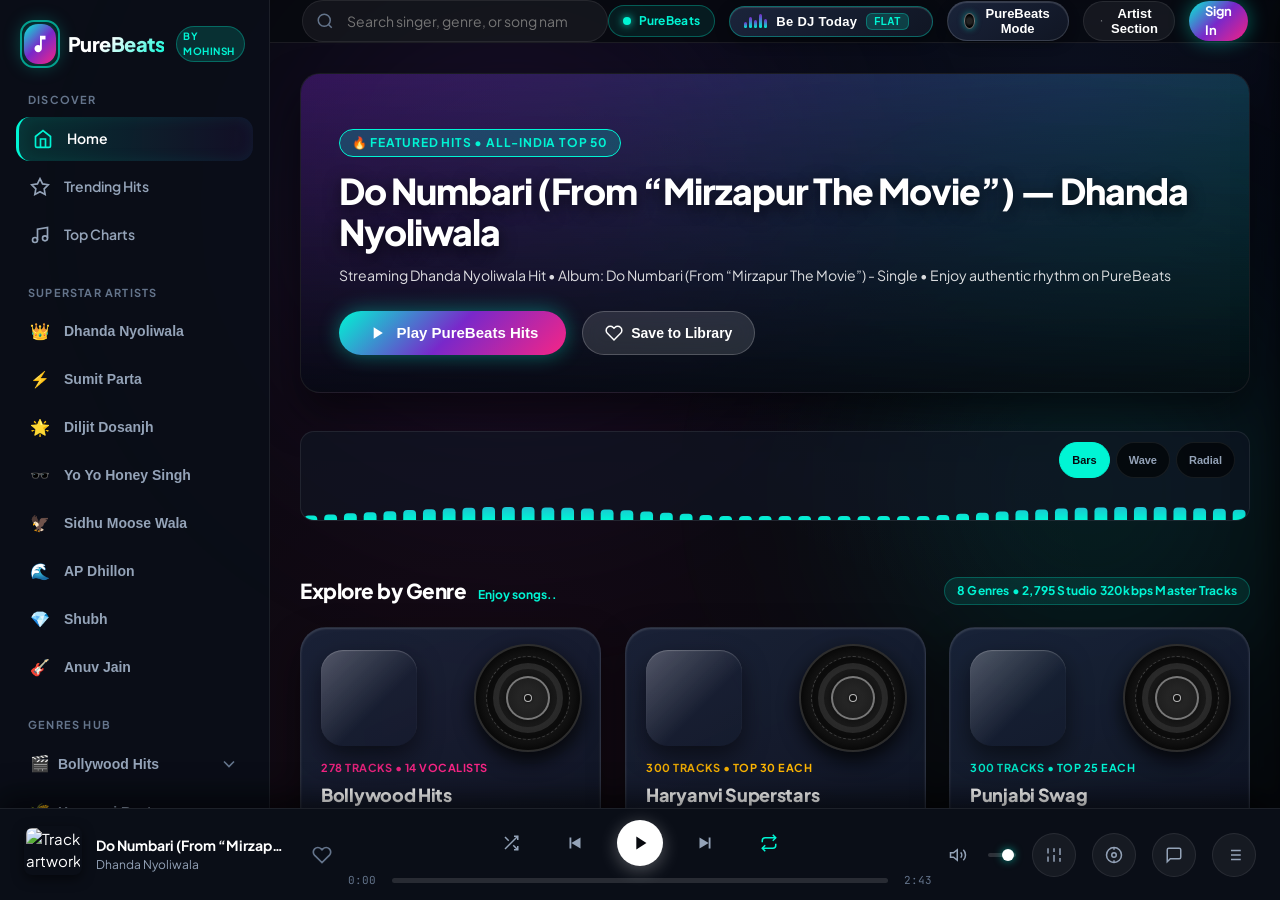
==== commit 57676f08: "Update image URLs in meta tags" ====
--- a/index.html
+++ b/index.html
@@ -38,7 +38,7 @@
   <meta property="og:description"
     content="Stream 2,795+ studio master tracks in 320kbps across Bollywood, Punjabi, Haryanvi, Rap, Old is Gold & Better OG with live 5-band EQ & 3D Vinyl Turntable.">
   <meta property="og:image"
-    content="purebeats.jpeg">
+    content="https://brahman-glitch.github.io/PureBeats/purebeats.jpeg">
   <meta property="og:image:width" content="500">
   <meta property="og:image:height" content="500">
   <meta property="og:locale" content="en_IN">
@@ -50,7 +50,7 @@
   <meta name="twitter:description"
     content="Stream 2,795+ studio master songs in 320kbps with real-time 5-band EQ, live visualizer & 3D Vinyl Turntable deck.">
   <meta name="twitter:image"
-    content="purebeats.jpeg">
+    content="https://brahman-glitch.github.io/PureBeats/purebeats.jpeg">
   <meta name="twitter:creator" content="@mohinsh">
 
   <!-- Fast Resource Preconnects & DNS Prefetching -->
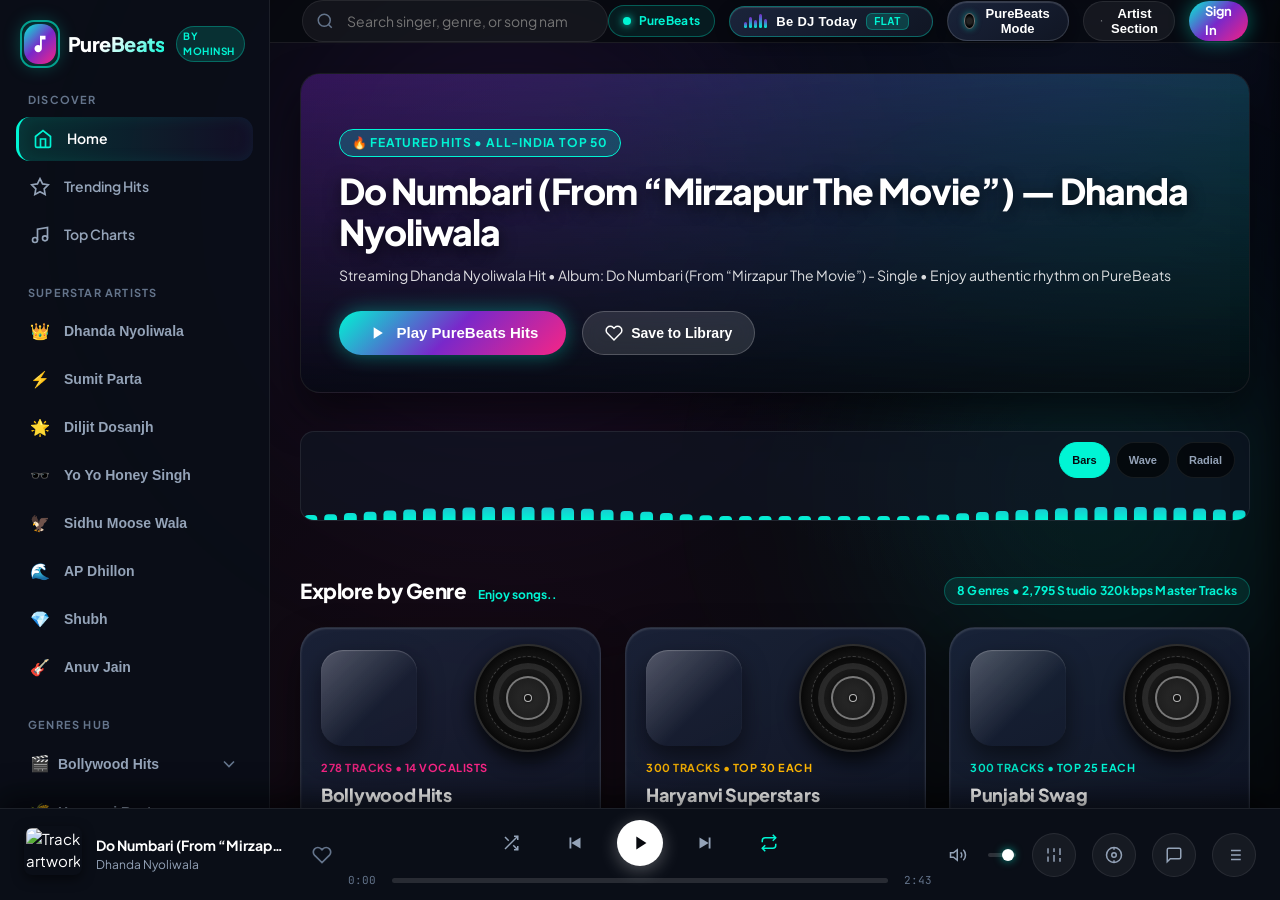
==== commit 1ef5a08b: "Update image URLs in meta tags" ====
--- a/index.html
+++ b/index.html
@@ -38,7 +38,7 @@
   <meta property="og:description"
     content="Stream 2,795+ studio master tracks in 320kbps across Bollywood, Punjabi, Haryanvi, Rap, Old is Gold & Better OG with live 5-band EQ & 3D Vinyl Turntable.">
   <meta property="og:image"
-    content="https://brahman-glitch.github.io/PureBeats/purebeats.jpeg">
+    content="https://brahmanmohinsh-glitch.github.io/PureBeats/purebeats.jpeg">
   <meta property="og:image:width" content="500">
   <meta property="og:image:height" content="500">
   <meta property="og:locale" content="en_IN">
@@ -50,7 +50,7 @@
   <meta name="twitter:description"
     content="Stream 2,795+ studio master songs in 320kbps with real-time 5-band EQ, live visualizer & 3D Vinyl Turntable deck.">
   <meta name="twitter:image"
-    content="https://brahman-glitch.github.io/PureBeats/purebeats.jpeg">
+    content="https://brahmanmohinsh-glitch.github.io/PureBeats/purebeats.jpeg">
   <meta name="twitter:creator" content="@mohinsh">
 
   <!-- Fast Resource Preconnects & DNS Prefetching -->
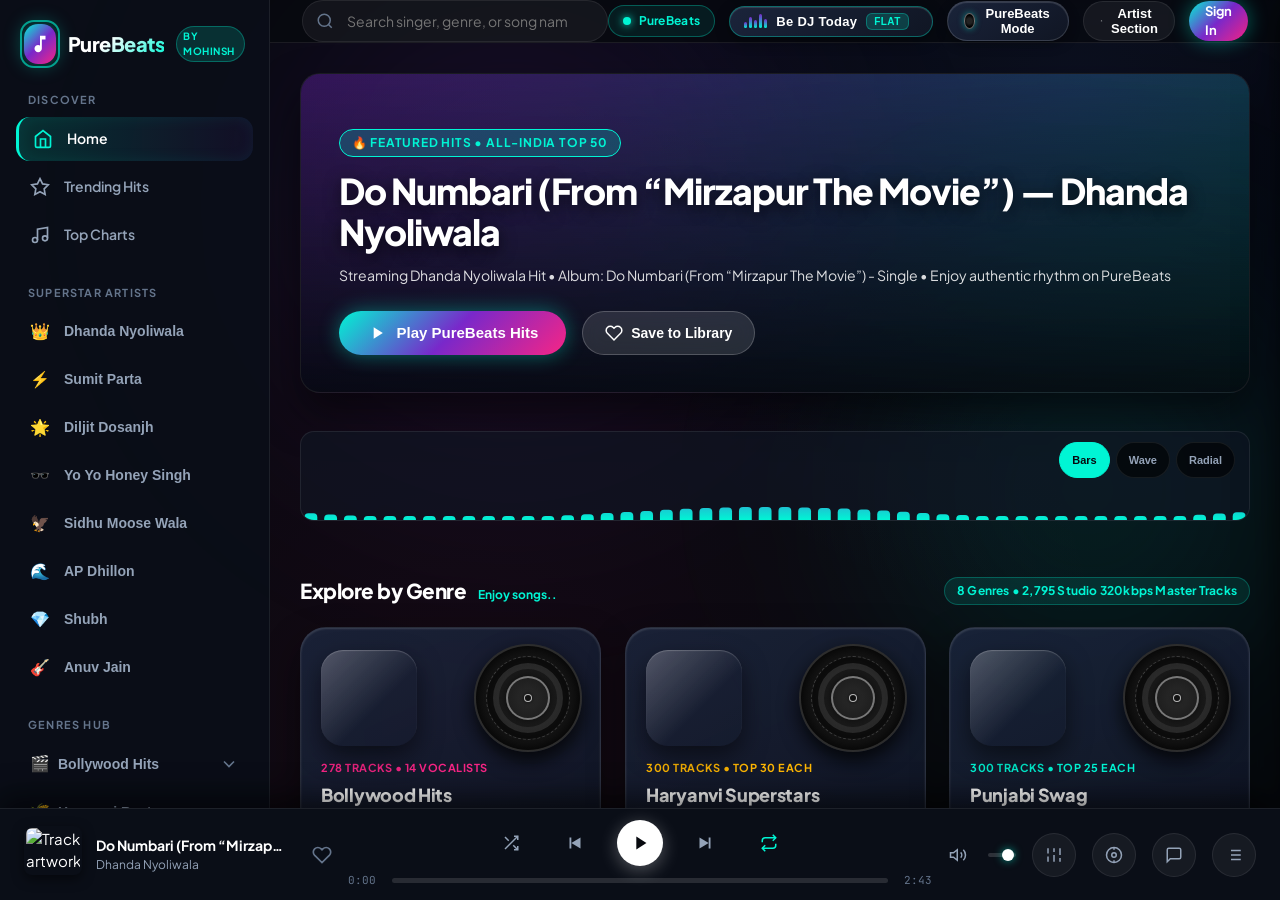
==== commit efea69d1: "Add versioning to image URLs in meta tags Updated image URLs to include versioning." ====
--- a/index.html
+++ b/index.html
@@ -38,7 +38,7 @@
   <meta property="og:description"
     content="Stream 2,795+ studio master tracks in 320kbps across Bollywood, Punjabi, Haryanvi, Rap, Old is Gold & Better OG with live 5-band EQ & 3D Vinyl Turntable.">
   <meta property="og:image"
-    content="https://brahmanmohinsh-glitch.github.io/PureBeats/purebeats.jpeg">
+    content="https://brahmanmohinsh-glitch.github.io/PureBeats/purebeats.jpeg?v=2">
   <meta property="og:image:width" content="500">
   <meta property="og:image:height" content="500">
   <meta property="og:locale" content="en_IN">
@@ -50,7 +50,7 @@
   <meta name="twitter:description"
     content="Stream 2,795+ studio master songs in 320kbps with real-time 5-band EQ, live visualizer & 3D Vinyl Turntable deck.">
   <meta name="twitter:image"
-    content="https://brahmanmohinsh-glitch.github.io/PureBeats/purebeats.jpeg">
+    content="https://brahmanmohinsh-glitch.github.io/PureBeats/purebeats.jpeg?v=2">
   <meta name="twitter:creator" content="@mohinsh">
 
   <!-- Fast Resource Preconnects & DNS Prefetching -->
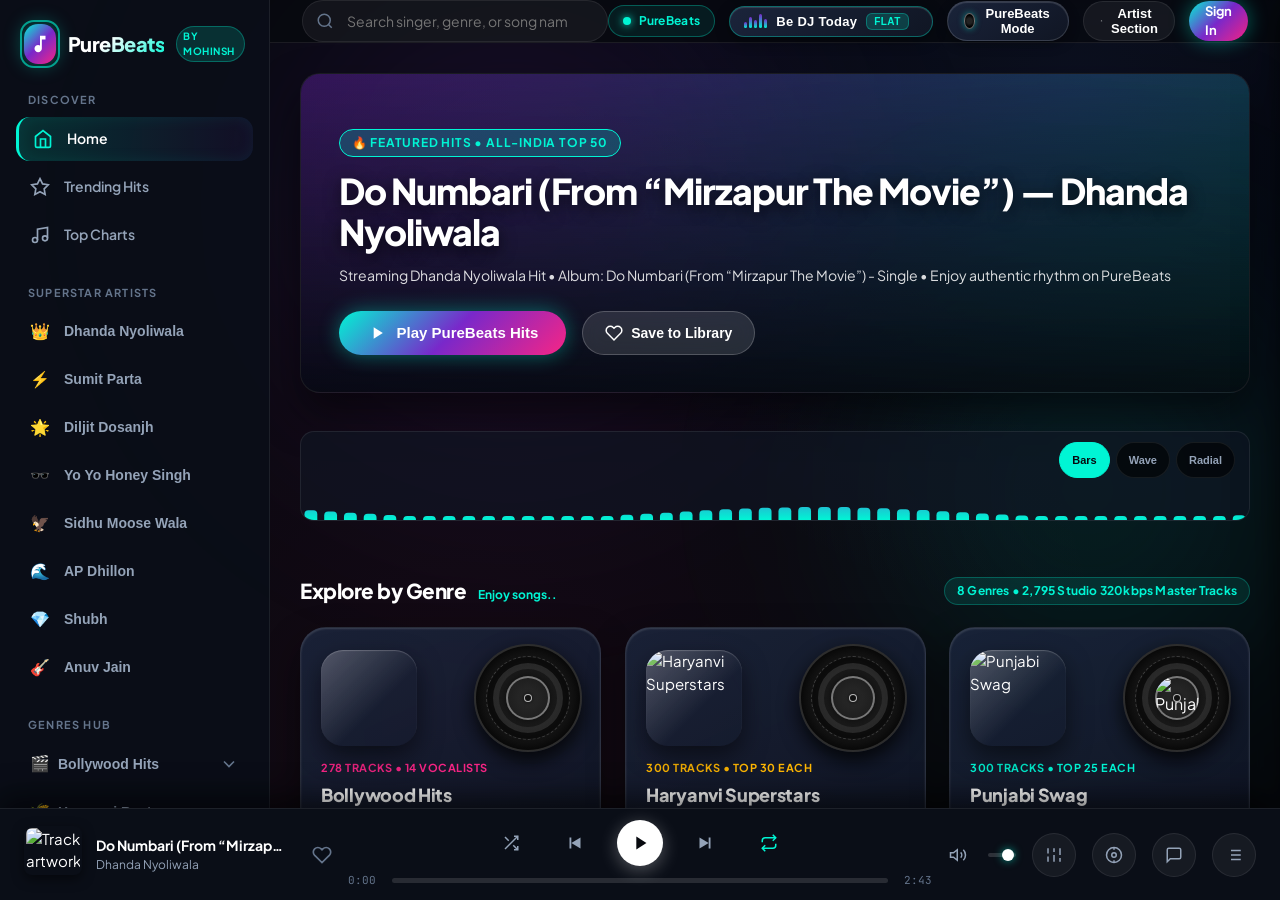
==== commit 9f74b949: "Change Open Graph type from music.song to website" ====
--- a/index.html
+++ b/index.html
@@ -31,7 +31,7 @@
   <meta name="format-detection" content="telephone=no">
 
   <!-- Open Graph / Facebook / WhatsApp / LinkedIn -->
-  <meta property="og:type" content="music.song">
+  <meta property="og:type" content="website">
   <meta property="og:url" content="https://purebeats.app/">
   <meta property="og:site_name" content="PureBeats by Mohinsh">
   <meta property="og:title" content="PureBeats — Feel The Frequency | Pure Music Player by Mohinsh">
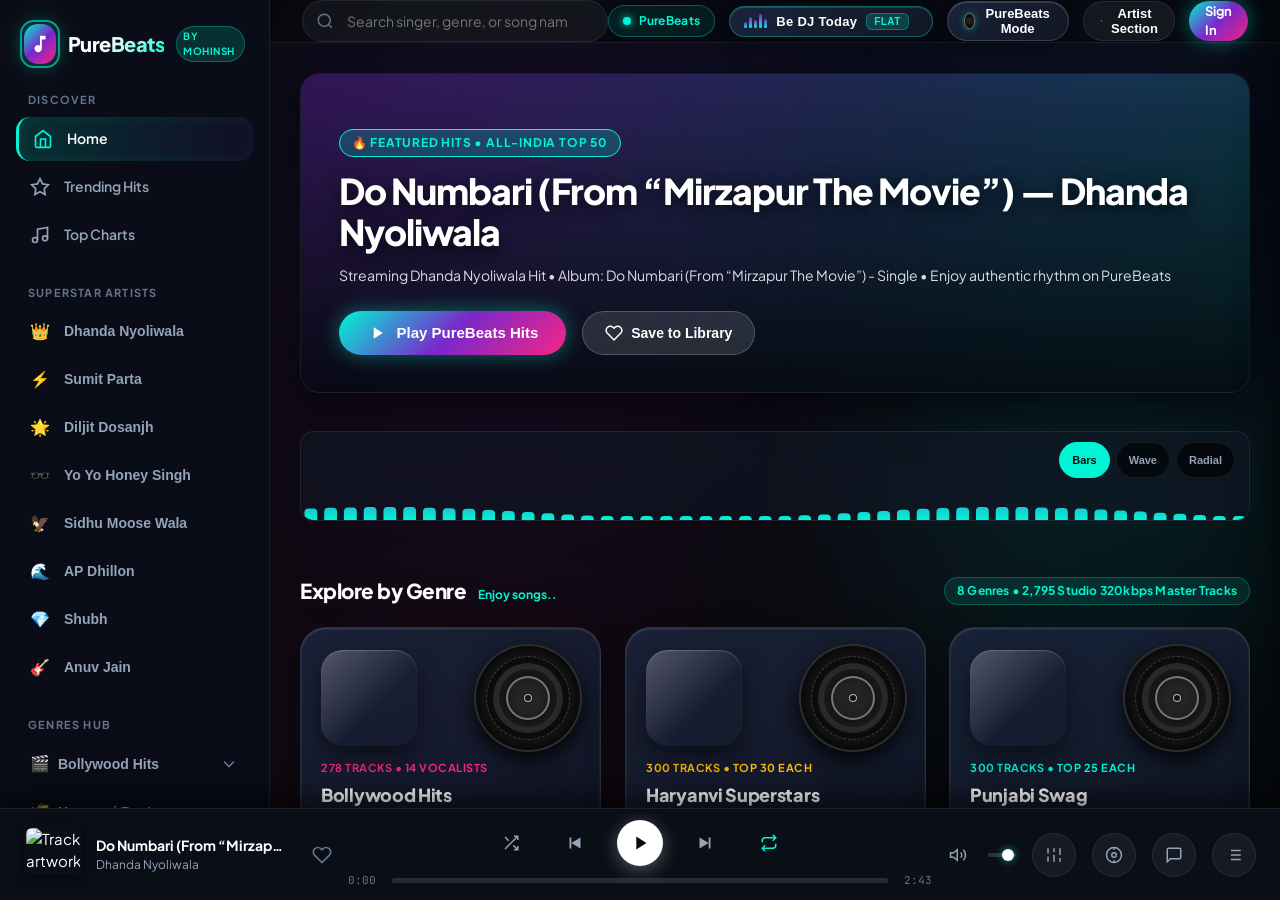
==== commit 66f8f033: "Revise meta tags for social media previews Updated Open Graph and Twitter Card meta tags for better " ====
--- a/index.html
+++ b/index.html
@@ -30,29 +30,36 @@
   <meta name="mobile-web-app-capable" content="yes">
   <meta name="format-detection" content="telephone=no">
 
-  <!-- Open Graph / Facebook / WhatsApp / LinkedIn -->
-  <meta property="og:type" content="website">
-  <meta property="og:url" content="https://purebeats.app/">
-  <meta property="og:site_name" content="PureBeats by Mohinsh">
-  <meta property="og:title" content="PureBeats — Feel The Frequency | Pure Music Player by Mohinsh">
-  <meta property="og:description"
-    content="Stream 2,795+ studio master tracks in 320kbps across Bollywood, Punjabi, Haryanvi, Rap, Old is Gold & Better OG with live 5-band EQ & 3D Vinyl Turntable.">
-  <meta property="og:image"
-    content="https://brahmanmohinsh-glitch.github.io/PureBeats/purebeats.jpeg?v=2">
-  <meta property="og:image:width" content="500">
-  <meta property="og:image:height" content="500">
-  <meta property="og:locale" content="en_IN">
-
-  <!-- Twitter Card -->
-  <meta name="twitter:card" content="summary_large_image">
-  <meta name="twitter:url" content="https://purebeats.app/">
-  <meta name="twitter:title" content="PureBeats — Pure Music Player by Mohinsh">
-  <meta name="twitter:description"
-    content="Stream 2,795+ studio master songs in 320kbps with real-time 5-band EQ, live visualizer & 3D Vinyl Turntable deck.">
-  <meta name="twitter:image"
-    content="https://brahmanmohinsh-glitch.github.io/PureBeats/purebeats.jpeg?v=2">
-  <meta name="twitter:creator" content="@mohinsh">
-
+  <!-- SOCIAL MEDIA PREVIEW -->
+
+<meta property="og:type" content="website">
+
+<meta property="og:title"
+content="PureBeats - Pure Music Player">
+
+<meta property="og:description"
+content="Experience premium music streaming with PureBeats.">
+
+<meta property="og:url"
+content="https://purebeats.app/">
+
+<meta property="og:image"
+content="https://purebeats.app/purebeats.jpeg">
+
+<meta property="og:image:secure_url"
+content="https://purebeats.app/purebeats.jpeg">
+
+<meta property="og:image:type"
+content="image/jpeg">
+
+<meta property="og:image:width" content="1200">
+<meta property="og:image:height" content="630">
+
+<meta name="twitter:card"
+content="summary_large_image">
+
+<meta name="twitter:image"
+content="https://purebeats.app/purebeats.jpeg">
   <!-- Fast Resource Preconnects & DNS Prefetching -->
   <link rel="preconnect" href="https://c.saavncdn.com" crossorigin>
   <link rel="preconnect" href="https://aac.saavncdn.com" crossorigin>
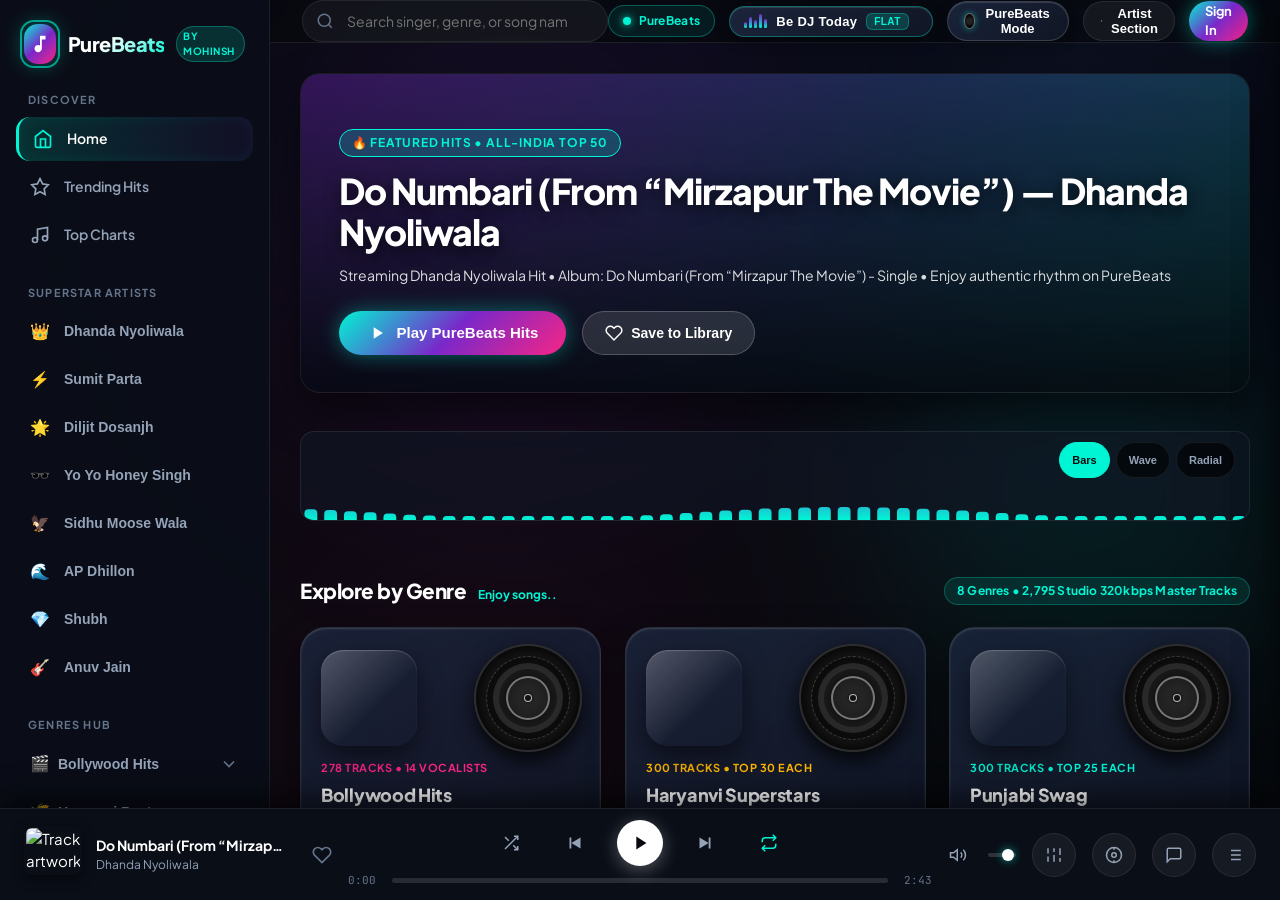
==== commit 465a0848: "Update index.html" ====
--- a/index.html
+++ b/index.html
@@ -90,29 +90,7 @@
   <meta name="mobile-web-app-capable" content="yes">
   <meta name="format-detection" content="telephone=no">
 
-  <!-- Open Graph / Facebook / WhatsApp / LinkedIn -->
-  <meta property="og:type" content="music.song">
-  <meta property="og:url" content="https://purebeats.app/">
-  <meta property="og:site_name" content="PureBeats by Mohinsh">
-  <meta property="og:title" content="PureBeats — Feel The Frequency | Pure Music Player by Mohinsh">
-  <meta property="og:description"
-    content="Stream 2,795+ studio master tracks in 320kbps across Bollywood, Punjabi, Haryanvi, Rap, Old is Gold & Better OG with live 5-band EQ & 3D Vinyl Turntable.">
-  <meta property="og:image"
-    content="https://c.saavncdn.com/320/Tu-Mil-Jaaye-From-KING-Hindi-2026-20261031131042-500x500.jpg">
-  <meta property="og:image:width" content="500">
-  <meta property="og:image:height" content="500">
-  <meta property="og:locale" content="en_IN">
-
-  <!-- Twitter Card -->
-  <meta name="twitter:card" content="summary_large_image">
-  <meta name="twitter:url" content="https://purebeats.app/">
-  <meta name="twitter:title" content="PureBeats — Pure Music Player by Mohinsh">
-  <meta name="twitter:description"
-    content="Stream 2,795+ studio master songs in 320kbps with real-time 5-band EQ, live visualizer & 3D Vinyl Turntable deck.">
-  <meta name="twitter:image"
-    content="purebeats.jpeg">
-  <meta name="twitter:creator" content="@mohinsh">
-
+ 
   <!-- Fast Resource Preconnects & DNS Prefetching -->
   <link rel="preconnect" href="https://c.saavncdn.com" crossorigin>
   <link rel="preconnect" href="https://aac.saavncdn.com" crossorigin>
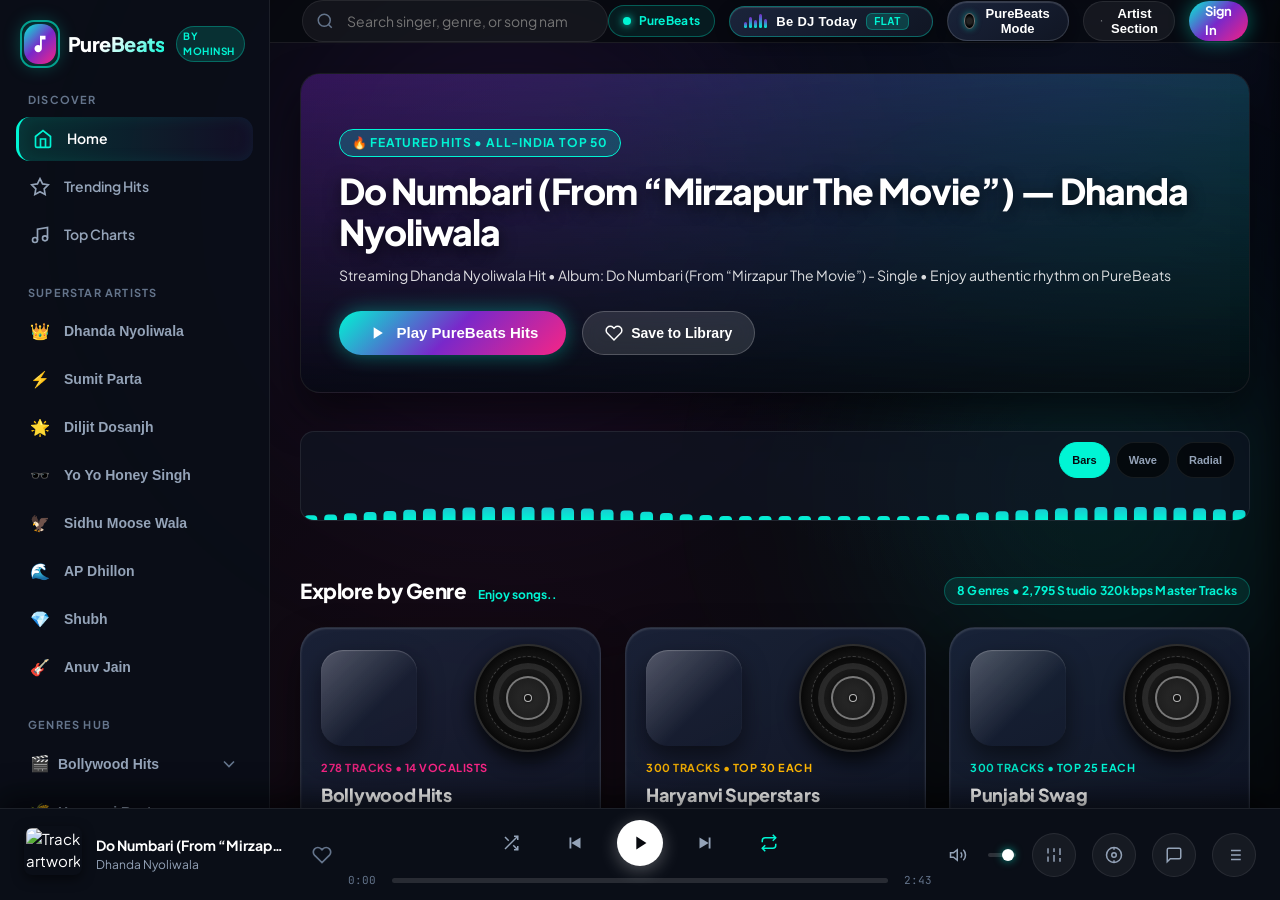
==== commit 91e445eb: "Update index.html" ====
--- a/index.html
+++ b/index.html
@@ -44,10 +44,8 @@
 content="https://purebeats.app/">
 
 <meta property="og:image"
-content="https://purebeats.app/purebeats.jpeg">
-
-<meta property="og:image:secure_url"
-content="https://purebeats.app/purebeats.jpeg">
+content="purebeats.jpeg">
+
 
 <meta property="og:image:type"
 content="image/jpeg">
@@ -59,7 +57,7 @@
 content="summary_large_image">
 
 <meta name="twitter:image"
-content="https://purebeats.app/purebeats.jpeg">
+content="purebeats.jpeg">
   <!-- Fast Resource Preconnects & DNS Prefetching -->
   <link rel="preconnect" href="https://c.saavncdn.com" crossorigin>
   <link rel="preconnect" href="https://aac.saavncdn.com" crossorigin>
